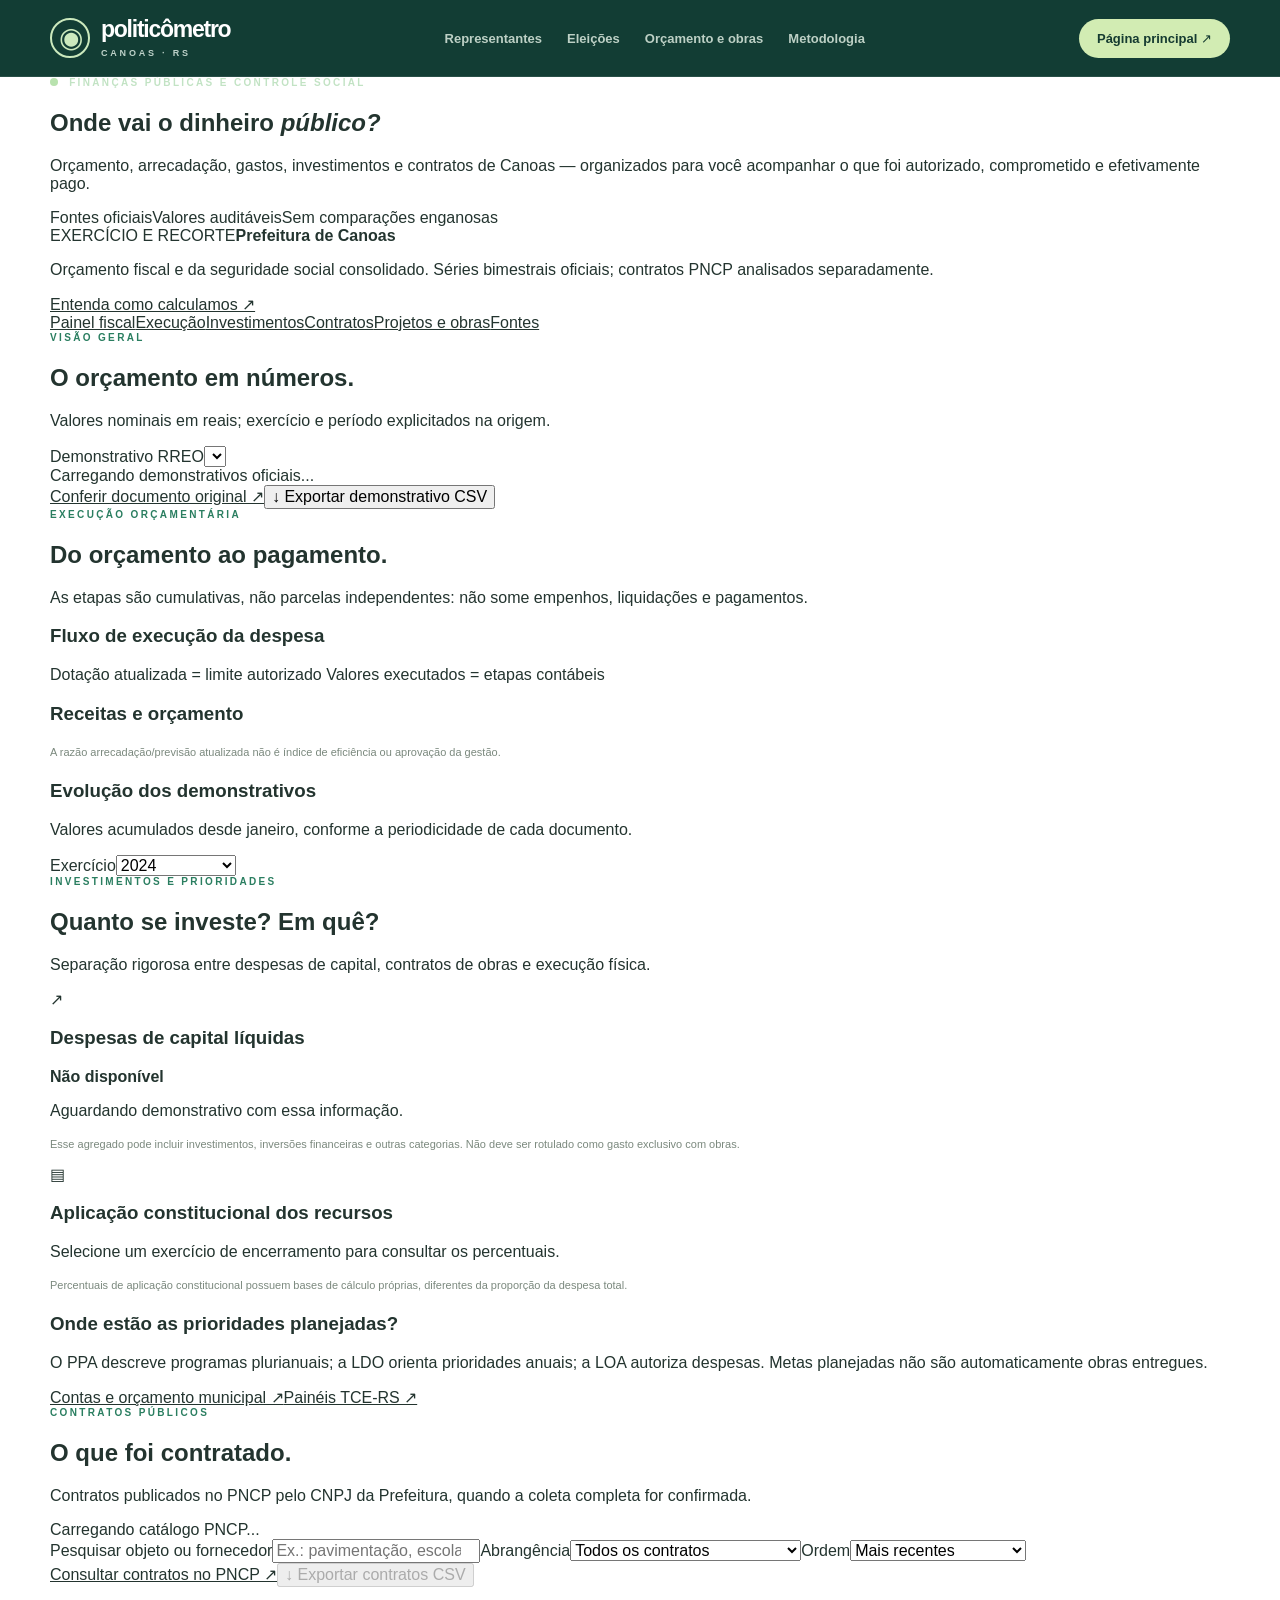
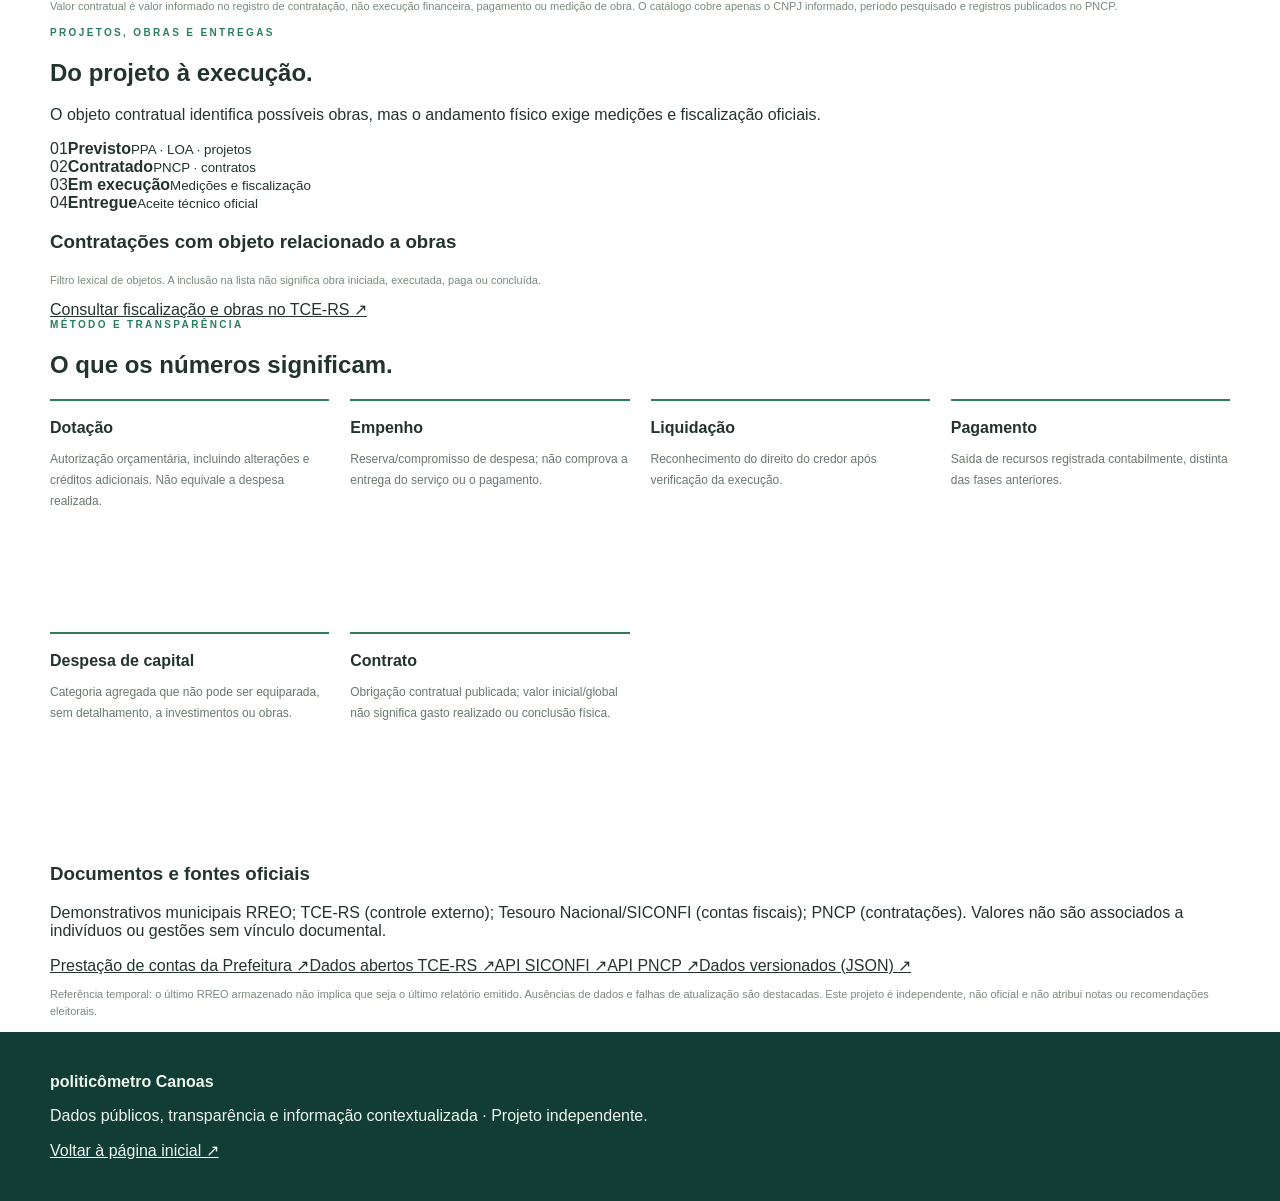
==== financas.html @ 9d74a551 "feat: página de orçamento, gastos, capital, contratos e obras com fontes oficiais" ====
<!doctype html>
<html lang="pt-BR"><head>
<meta charset="utf-8"><meta name="viewport" content="width=device-width, initial-scale=1,viewport-fit=cover">
<meta name="theme-color" content="#123d34">
<meta name="description" content="Orçamento público, receitas, despesas, investimentos, contratos, obras e projetos municipais de Canoas com dados oficiais e metodologia verificável.">
<title>Orçamento, investimentos e obras | Politicômetro Canoas</title>
<link rel="icon" href="favicon.svg" type="image/svg+xml">
<link rel="stylesheet" href="styles.css">
<link rel="stylesheet" href="financas.css">
<script src="financas.js" defer></script>
</head><body class="finance-body">
<a class="skip" href="#main">Pular para o conteúdo</a>
<header class="site-header"><div class="container nav-wrap">
<a class="brand" href="index.html#inicio" aria-label="Politicômetro Canoas: início"><span class="brand-icon" aria-hidden="true">◉</span><span>politicômetro<small>CANOAS · RS</small></span></a>
<nav class="nav-links" aria-label="Navegação principal"><a href="index.html#representantes">Representantes</a><a href="index.html#analise-eleitoral">Eleições</a><a class="active" aria-current="page" href="financas.html">Orçamento e obras</a><a href="#metodologia-financeira">Metodologia</a></nav>
<a class="nav-button" href="index.html">Página principal ↗</a>
</div></header>
<main id="main">
<section class="finance-hero"><div class="container finance-intro"><div><p class="overline"><span class="dot"></span> FINANÇAS PÚBLICAS E CONTROLE SOCIAL</p>
<h1>Onde vai o dinheiro <em>público?</em></h1>
<p>Orçamento, arrecadação, gastos, investimentos e contratos de Canoas — organizados para você acompanhar o que foi autorizado, comprometido e efetivamente pago.</p>
<div class="finance-hero-pills"><span>Fontes oficiais</span><span>Valores auditáveis</span><span>Sem comparações enganosas</span></div>
</div><div class="finance-hero-aside"><span class="aside-eyebrow">EXERCÍCIO E RECORTE</span><strong>Prefeitura de Canoas</strong><p>Orçamento fiscal e da seguridade social consolidado. Séries bimestrais oficiais; contratos PNCP analisados separadamente.</p><a href="#metodologia-financeira">Entenda como calculamos ↗</a></div></div></section>
<nav class="finance-subnav" aria-label="Seções de finanças"><div class="container"><a href="#painel">Painel fiscal</a><a href="#execucao">Execução</a><a href="#investimentos">Investimentos</a><a href="#contratacoes">Contratos</a><a href="#obras">Projetos e obras</a><a href="#metodologia-financeira">Fontes</a></div></nav>
<section class="container finance-section" id="painel" aria-labelledby="fiscal-title">
<div class="finance-heading"><div><p class="overline dark">VISÃO GERAL</p><h2 id="fiscal-title">O orçamento em números.</h2><p class="finance-muted">Valores nominais em reais; exercício e período explicitados na origem.</p></div><div class="period-control"><label for="periodSelect">Demonstrativo RREO</label><select id="periodSelect" aria-label="Período do RREO"></select></div></div>
<div class="finance-note" id="periodNotice" role="status" aria-live="polite">Carregando demonstrativos oficiais...</div>
<div class="finance-metrics" id="fiscalMetrics" aria-live="polite"></div>
<div class="finance-section-actions"><a id="periodSource" href="https://www.canoas.rs.gov.br/contas/" target="_blank" rel="noopener noreferrer" class="finance-text-link">Conferir documento original ↗</a><button type="button" id="exportFiscal">↓ Exportar demonstrativo CSV</button></div>
</section>
<section class="container finance-section" id="execucao"><div class="finance-heading"><div><p class="overline dark">EXECUÇÃO ORÇAMENTÁRIA</p><h2>Do orçamento ao pagamento.</h2></div><p class="finance-muted">As etapas são cumulativas, não parcelas independentes: não some empenhos, liquidações e pagamentos.</p></div>
<div class="finance-columns"><article class="finance-paper"><h3>Fluxo de execução da despesa</h3><div id="execBars" class="finance-bars"></div><div class="finance-legend"><span><i></i> Dotação atualizada = limite autorizado</span><span><i></i> Valores executados = etapas contábeis</span></div></article>
<article class="finance-paper"><h3>Receitas e orçamento</h3><div id="revenueBars" class="finance-bars"></div><div id="fiscalRatios" class="finance-ratios"></div><p class="finance-muted fine">A razão arrecadação/previsão atualizada não é índice de eficiência ou aprovação da gestão.</p></article></div>
<div class="finance-paper finance-paper-wide"><div class="finance-heading compact"><div><h3>Evolução dos demonstrativos</h3><p class="finance-muted">Valores acumulados desde janeiro, conforme a periodicidade de cada documento.</p></div><label class="small-select">Exercício<select id="seriesYear"><option value="2024">2024</option><option value="2025">2025 (parcial)</option></select></label></div><div id="historyPlot" class="history-plot" role="img" aria-label="Evolução de valores bimestrais oficiais"></div><div id="historyLegend" class="history-legend"></div></div>
</section>
<section class="finance-band" id="investimentos"><div class="container finance-section"><div class="finance-heading"><div><p class="overline dark">INVESTIMENTOS E PRIORIDADES</p><h2>Quanto se investe? Em quê?</h2></div><p class="finance-muted">Separação rigorosa entre despesas de capital, contratos de obras e execução física.</p></div>
<div class="finance-columns"><article class="finance-paper"><div class="finance-tile-icon">↗</div><h3>Despesas de capital líquidas</h3><strong id="capitalTotal" class="finance-feature-value">Não disponível</strong><p id="capitalDescription" class="finance-muted">Aguardando demonstrativo com essa informação.</p><p class="fine">Esse agregado pode incluir investimentos, inversões financeiras e outras categorias. Não deve ser rotulado como gasto exclusivo com obras.</p></article>
<article class="finance-paper"><div class="finance-tile-icon">▤</div><h3>Aplicação constitucional dos recursos</h3><div id="constitutionalRates"><p class="finance-muted">Selecione um exercício de encerramento para consultar os percentuais.</p></div><p class="fine">Percentuais de aplicação constitucional possuem bases de cálculo próprias, diferentes da proporção da despesa total.</p></article></div>
<div class="finance-source-callout"><div><h3>Onde estão as prioridades planejadas?</h3><p>O PPA descreve programas plurianuais; a LDO orienta prioridades anuais; a LOA autoriza despesas. Metas planejadas não são automaticamente obras entregues.</p></div><div class="finance-links"><a href="https://www.canoas.rs.gov.br/contas/" target="_blank" rel="noopener noreferrer">Contas e orçamento municipal ↗</a><a href="https://tcers.tc.br/espaco-do-controle-social/" target="_blank" rel="noopener noreferrer">Painéis TCE-RS ↗</a></div></div>
</div></section>
<section class="container finance-section" id="contratacoes"><div class="finance-heading"><div><p class="overline dark">CONTRATOS PÚBLICOS</p><h2>O que foi contratado.</h2></div><p class="finance-muted">Contratos publicados no PNCP pelo CNPJ da Prefeitura, quando a coleta completa for confirmada.</p></div>
<div id="pncpNotice" class="finance-note" role="status" aria-live="polite">Carregando catálogo PNCP...</div>
<div class="contract-overview" id="contractOverview"></div>
<div class="contract-filters"><label class="contract-search">Pesquisar objeto ou fornecedor<input id="contractSearch" type="search" placeholder="Ex.: pavimentação, escola, drenagem" autocomplete="off"></label><label>Abrangência<select id="contractScope"><option value="all">Todos os contratos</option><option value="works">Objetos relacionados a obras</option></select></label><label>Ordem<select id="contractOrder"><option value="recent">Mais recentes</option><option value="value">Maior valor contratual</option></select></label></div>
<div id="contractCount" class="finance-muted finance-count" aria-live="polite"></div><div id="contractList" class="contract-list"></div><div id="contractPagination" class="contract-pagination"></div><div class="finance-section-actions"><a href="https://pncp.gov.br/app/contratos" target="_blank" rel="noopener noreferrer" class="finance-text-link">Consultar contratos no PNCP ↗</a><button id="exportContracts" type="button" disabled>↓ Exportar contratos CSV</button></div>
<p class="fine">Valor contratual é valor informado no registro de contratação, não execução financeira, pagamento ou medição de obra. O catálogo cobre apenas o CNPJ informado, período pesquisado e registros publicados no PNCP.</p>
</section>
<section class="finance-band" id="obras"><div class="container finance-section"><div class="finance-heading"><div><p class="overline dark">PROJETOS, OBRAS E ENTREGAS</p><h2>Do projeto à execução.</h2></div><p class="finance-muted">O objeto contratual identifica possíveis obras, mas o andamento físico exige medições e fiscalização oficiais.</p></div><div class="delivery-steps"><div><span>01</span><strong>Previsto</strong><small>PPA · LOA · projetos</small></div><div><span>02</span><strong>Contratado</strong><small>PNCP · contratos</small></div><div><span>03</span><strong>Em execução</strong><small>Medições e fiscalização</small></div><div><span>04</span><strong>Entregue</strong><small>Aceite técnico oficial</small></div></div>
<div class="finance-paper finance-paper-wide"><h3>Contratações com objeto relacionado a obras</h3><p class="fine">Filtro lexical de objetos. A inclusão na lista não significa obra iniciada, executada, paga ou concluída.</p><div id="worksList" class="works-list"></div><a class="finance-text-link" href="https://tcers.tc.br/espaco-do-controle-social/" target="_blank" rel="noopener noreferrer">Consultar fiscalização e obras no TCE-RS ↗</a></div></div></section>
<section class="container finance-section finance-method" id="metodologia-financeira"><div class="finance-heading"><div><p class="overline dark">MÉTODO E TRANSPARÊNCIA</p><h2>O que os números significam.</h2></div></div>
<div class="method-grid"><article><strong>Dotação</strong><p>Autorização orçamentária, incluindo alterações e créditos adicionais. Não equivale a despesa realizada.</p></article><article><strong>Empenho</strong><p>Reserva/compromisso de despesa; não comprova a entrega do serviço ou o pagamento.</p></article><article><strong>Liquidação</strong><p>Reconhecimento do direito do credor após verificação da execução.</p></article><article><strong>Pagamento</strong><p>Saída de recursos registrada contabilmente, distinta das fases anteriores.</p></article><article><strong>Despesa de capital</strong><p>Categoria agregada que não pode ser equiparada, sem detalhamento, a investimentos ou obras.</p></article><article><strong>Contrato</strong><p>Obrigação contratual publicada; valor inicial/global não significa gasto realizado ou conclusão física.</p></article></div>
<div class="finance-source-callout"><div><h3>Documentos e fontes oficiais</h3><p>Demonstrativos municipais RREO; TCE-RS (controle externo); Tesouro Nacional/SICONFI (contas fiscais); PNCP (contratações). Valores não são associados a indivíduos ou gestões sem vínculo documental.</p></div><div class="finance-links"><a href="https://www.canoas.rs.gov.br/contas/" target="_blank" rel="noopener noreferrer">Prestação de contas da Prefeitura ↗</a><a href="https://dados.tce.rs.gov.br/" target="_blank" rel="noopener noreferrer">Dados abertos TCE-RS ↗</a><a href="https://apidatalake.tesouro.gov.br/docs/siconfi/" target="_blank" rel="noopener noreferrer">API SICONFI ↗</a><a href="https://pncp.gov.br/api/consulta/swagger-ui/index.html" target="_blank" rel="noopener noreferrer">API PNCP ↗</a><a href="https://github.com/marcianolima/politicometro-canoas/tree/main/data" target="_blank" rel="noopener noreferrer">Dados versionados (JSON) ↗</a></div></div>
<p class="fine">Referência temporal: o último RREO armazenado não implica que seja o último relatório emitido. Ausências de dados e falhas de atualização são destacadas. Este projeto é independente, não oficial e não atribui notas ou recomendações eleitorais.</p></section>
</main><footer class="finance-footer"><div class="container"><strong>politicômetro Canoas</strong><p>Dados públicos, transparência e informação contextualizada · Projeto independente.</p><a href="index.html">Voltar à página inicial ↗</a></div></footer>
</body></html>
---- styles.css ----
:root{font-family:Inter,ui-sans-serif,-apple-system,BlinkMacSystemFont,"Segoe UI",Arial,sans-serif;color:#23342f;background:#fff;font-synthesis:none}*{box-sizing:border-box}html{scroll-behavior:smooth;scroll-padding-top:84px}body{margin:0}button,input,select{font:inherit}button{cursor:pointer}a{color:inherit}a:focus-visible,button:focus-visible,input:focus-visible,select:focus-visible{outline:3px solid #c2a13c;outline-offset:3px}.container{max-width:1180px;width:calc(100% - 48px);margin:0 auto}.visually-hidden{position:absolute;width:1px;height:1px;overflow:hidden;clip:rect(0 0 0 0);white-space:nowrap}.skip{position:absolute;z-index:999;top:-100px;left:15px;padding:12px;background:#fff}.skip:focus{top:15px}.site-header{background:#123d34;color:#fff;position:sticky;top:0;z-index:20;border-bottom:1px solid #ffffff18}.nav-wrap{min-height:76px;display:flex;justify-content:space-between;align-items:center;gap:28px}.brand{display:flex;align-items:center;gap:11px;color:#fff;text-decoration:none;font-size:23px;font-weight:800;letter-spacing:-1.25px;line-height:1}.brand-icon{border:2px solid #cbe9bd;border-radius:50%;width:40px;height:40px;display:grid;place-items:center;color:#cbe9bd;font-size:28px}.brand small{display:block;color:#bed2c9;font-weight:750;font-size:9px;letter-spacing:2.8px;margin-top:8px}.nav-links{display:flex;gap:25px}.nav-links a{font-size:13px;color:#bdd0c5;text-decoration:none;font-weight:650}.nav-links a:hover{color:#fff}.nav-button{background:#d2ecb3;color:#153b31;border-radius:50px;padding:12px 18px;font-size:13px;font-weight:800;text-decoration:none;white-space:nowrap}.nav-button span{margin-left:11px}.hero{background:#123d34;color:#fff;overflow:hidden}.hero-grid{display:grid;grid-template-columns:1.15fr .85fr;align-items:center;gap:52px;padding:68px 0 71px;min-height:592px}.overline{color:#c2e3c4;font-size:10px;font-weight:800;letter-spacing:2.35px;margin:0 0 21px}.overline.dark{color:#2a7e60}.dot{display:inline-block;background:#b8e2ae;border-radius:50%;height:8px;width:8px;margin-right:6px}.hero h1{font-size:clamp(43px,5.3vw,72px);line-height:1.08;letter-spacing:-3.8px;margin:0 0 25px;font-weight:810;max-width:650px}.hero h1 em{font-style:normal;color:#c9e9a9}.intro{font-size:18px;line-height:1.6;max-width:570px;color:#e2ede7;margin:0 0 12px}.subdued{font-size:13px;color:#b5cec3;line-height:1.6;margin:0}.hero-actions{display:flex;flex-wrap:wrap;gap:10px;margin-top:28px}.button{display:inline-flex;justify-content:space-between;align-items:center;gap:20px;min-height:48px;border-radius:8px;padding:13px 19px;font-size:13px;font-weight:800;text-decoration:none;border:1px solid transparent}.button-light{background:#d2edb2;color:#174433}.button-outline-white{border-color:#6b9585;background:transparent;color:#fff}.button-green{background:#19634c;color:white}.button:hover{filter:brightness(1.07)}.hero-statrow{display:flex;gap:22px;margin-top:48px}.hero-statrow>div{padding-right:22px;border-right:1px solid #467367}.hero-statrow>div:last-child{border:0}.hero-statrow strong{display:block;font-size:29px;letter-spacing:-1px}.hero-statrow span{display:block;margin-top:3px;font-size:11px;color:#b2cbc0}.hero-visual{position:relative;min-height:445px;background:linear-gradient(135deg,#24634d,#16473b);border:1px solid #4d8068;border-radius:18px;padding:24px;overflow:hidden;box-shadow:0 30px 60px #06291f3b}.hero-visual:before{content:"";position:absolute;inset:0;background-image:linear-gradient(#ffffff09 1px,transparent 1px),linear-gradient(90deg,#ffffff09 1px,transparent 1px);background-size:28px 28px;pointer-events:none}.map-head,.map-foot{position:relative;display:flex;justify-content:space-between;gap:9px;font-size:10px;letter-spacing:1px;color:#cae3d7;font-weight:700}.hero-visual svg{width:100%;height:359px;position:relative}.floating-label{display:flex;align-items:center;position:absolute;top:49%;left:49%;gap:9px;background:white;color:#1b5340;border-radius:10px;padding:11px 15px;box-shadow:0 11px 25px #1430224a}.floating-label .dot{background:#398764;box-shadow:0 0 0 4px #39966a22}.floating-label strong,.floating-label small{display:block}.floating-label strong{font-size:14px}.floating-label small{color:#789084;font-size:11px;margin-top:3px}.map-foot strong{color:#fff}.section-title{display:flex;justify-content:space-between;align-items:end;gap:26px;margin-bottom:30px}.section-title h2,.territory h2,.federal h2{margin:0;font-size:clamp(27px,3.5vw,42px);line-height:1.14;letter-spacing:-1.5px}.section-title>p{margin:0;color:#6a7a71;max-width:340px;font-size:13px;line-height:1.65}.overview{padding:83px 0 70px;background:#fafbf9}.metric-grid{display:grid;grid-template-columns:repeat(4,minmax(0,1fr));gap:14px}.metric{min-height:177px;border:1px solid #e4eae4;background:#fff;padding:20px;border-radius:14px;box-shadow:0 8px 25px #10251d07;display:flex;flex-direction:column;align-items:start}.metric-icon{background:#e9f2e8;color:#287658;border-radius:8px;width:34px;height:34px;display:grid;place-items:center;font-size:22px;margin-bottom:auto}.metric>strong{font-size:31px;letter-spacing:-1.4px;margin-top:14px}.metric h3{font-size:13px;margin:4px 0 2px}.metric p{font-size:11px;color:#7a887e;margin:0}.alert{display:flex;align-items:start;gap:12px;margin-top:24px;padding:15px 20px;background:#f0f5ed;border:1px solid #dbe9da;border-radius:10px;color:#4c6857;font-size:12px;line-height:1.7}.alert>span:first-child{font-size:21px}.alert a{font-weight:800}.directory{padding-top:91px;padding-bottom:95px}.toolbar{display:flex;gap:12px;margin:28px 0 20px}.search{border:1px solid #dae5dd;border-radius:10px;flex:1;display:flex;align-items:center;padding:0 14px;gap:9px}.search span:first-child{font-size:26px;color:#719083}.search input{border:0;outline:0;min-height:50px;flex:1;min-width:0;font-size:13px}.party-select{border:1px solid #dae5dd;border-radius:10px;display:flex;align-items:center;gap:8px;padding:0 13px}.party-select span{font-size:12px;color:#688177}.party-select select{border:0;background:transparent;min-height:50px;max-width:210px;min-width:156px;outline:0}.export-button{border:1px solid #dae5dd;border-radius:10px;color:#2d6a55;background:#fff;padding:0 18px;font-size:12px;font-weight:800}.role-tabs{border-bottom:1px solid #e4ebe4;display:flex;gap:8px;overflow-x:auto}.role-tabs button{border:0;border-bottom:3px solid transparent;background:none;padding:14px 17px;color:#6f8074;font-size:13px;font-weight:750;white-space:nowrap}.role-tabs button.selected{border-color:#247356;color:#1a5a42}.role-tabs button span{font-size:11px;color:#85948a;margin-left:4px}.results-meta{padding:16px 0 24px;display:flex;justify-content:space-between;gap:12px;color:#79897e;font-size:12px}.results-meta p{margin:0}.people-grid{display:grid;grid-template-columns:repeat(3,minmax(0,1fr));gap:14px}.person-card{padding:19px;background:white;border:1px solid #e1e9e1;border-radius:13px;text-align:left;display:flex;flex-direction:column;gap:17px;min-width:0;box-shadow:0 3px 9px #123d340b;transition:transform .15s,box-shadow .15s}.person-card:hover{transform:translateY(-2px);box-shadow:0 10px 22px #123d341b;border-color:#b7d1ba}.person-top{display:flex;gap:13px;align-items:center}.avatar{height:45px;width:45px;flex:none;display:grid;place-items:center;background:#eaf3ec;border-radius:12px;color:#25734f;font-weight:800;font-size:15px}.person-top h3{font-size:15px;margin:0 0 5px}.person-top p{font-size:12px;color:#718277;margin:0}.person-bottom{padding-top:13px;border-top:1px solid #edf2ec;display:flex;align-items:center;justify-content:space-between;gap:7px}.tag{font-size:10px;color:#396b55;background:#eff4f0;padding:6px 8px;border-radius:6px;font-weight:800}.person-bottom small{font-size:11px;color:#748478}.round-arrow{border-radius:50%;width:27px;height:27px;background:#eaf5e9;color:#206346;display:grid;place-items:center}.empty{grid-column:1/-1;padding:48px 20px;text-align:center;background:#f5f9f5;border-radius:12px}.empty p{font-size:13px;color:#738277}.territory{padding:82px 0;background:#eff5f0}.territory-grid{display:grid;grid-template-columns:1fr 1.1fr;align-items:center;gap:59px}.territory-grid>div>p:not(.overline){font-size:14px;color:#536b5d;line-height:1.7}.tags{display:flex;gap:7px;flex-wrap:wrap;margin:25px 0}.tags span{font-size:11px;padding:8px 10px;border:1px solid #cadccb;color:#3f7157;border-radius:7px}.fine{font-size:11px!important;line-height:1.6!important;color:#7b897e!important}.map-panel{background:white;border:1px solid #deeadf;border-radius:16px;padding:19px;box-shadow:0 20px 40px #284a3311}.map-panel .map-head{color:#3b5f4b;letter-spacing:0;font-size:12px}.map-panel svg{width:100%;height:300px}.map-panel .map-foot{color:#668074;letter-spacing:0}.map-panel .map-foot a{color:#286d54}.election{padding-top:88px;padding-bottom:90px}.source-link{font-size:12px;color:#196e53;font-weight:800;text-decoration:none}.election-grid{display:grid;grid-template-columns:1.2fr .8fr;gap:15px}.election-card{padding:27px;border:1px solid #e0e8e1;border-radius:14px}.eyeline{font-size:11px;letter-spacing:1px;font-weight:750;color:#718278;margin-bottom:22px}.election-name{display:flex;justify-content:space-between;align-items:center;gap:10px;font-size:14px;margin:12px 0}.election-name strong{font-size:17px}.election-name small{font-size:11px;color:#71867b;margin-left:6px}.track{height:10px;border-radius:10px;overflow:hidden;background:#e9f0e9;margin-bottom:25px}.track>div{height:100%;border-radius:10px;background:#26795d}.track.muted>div{background:#a1bca9}.turnout{display:block;font-size:40px;letter-spacing:-2px}.election-card>p{color:#64786b;font-size:13px}.turnout-details{border-top:1px solid #e2ece3;margin-top:30px;padding-top:16px;display:flex;justify-content:space-between;gap:9px;flex-wrap:wrap;font-size:12px;font-weight:750}.federal{padding:75px 0;background:#f7faf7}.federal-grid{display:grid;grid-template-columns:1fr 1fr;gap:44px}.federal-grid>div>p:not(.overline){color:#607568;font-size:14px;line-height:1.7;max-width:500px}.deputies{max-height:430px;overflow:auto;border-radius:13px;background:#fff;border:1px solid #e1eae2}.federal-empty{min-height:260px;display:flex;justify-content:center;align-items:center;flex-direction:column;padding:28px;text-align:center}.federal-empty span{font-size:38px;color:#3b8b5a}.federal-empty p{font-size:12px;color:#819186}.deputy-row{width:100%;display:flex;justify-content:space-between;gap:10px;padding:13px 18px;border:0;border-bottom:1px solid #edf2ed;background:white;text-align:left}.deputy-row:hover{background:#f6f9f6}.deputy-row strong,.deputy-row small{display:block}.deputy-row strong{font-size:13px}.deputy-row small{color:#7d8a80;font-size:11px;margin-top:4px}.methodology{padding:90px 0 100px}.method-grid{display:grid;grid-template-columns:repeat(4,1fr);gap:21px}.method-grid article{border-top:2px solid #327b59;padding-top:18px}.method-grid article>span{color:#247352;font-size:10px;font-weight:800}.method-grid h3{font-size:17px;line-height:1.3;margin:18px 0 10px}.method-grid p{min-height:150px;font-size:12px;line-height:1.75;color:#69796e}.method-grid a{font-size:11px;font-weight:800;color:#287051}.principles{margin-top:56px;background:#f5f9f5;border-radius:12px;padding:24px;display:grid;grid-template-columns:repeat(3,1fr);gap:20px}.principles strong{font-size:13px}.principles p{font-size:11px;color:#687b6d;line-height:1.7}footer{background:#123d34;color:#edf6ed;padding:41px 0}.footer-grid{display:flex;justify-content:space-between;gap:45px}.footer-grid>div:first-child{max-width:450px}.footer-grid strong{font-size:19px;letter-spacing:-.7px}.footer-grid strong em{font-size:11px;color:#c9e9b7;font-style:normal;letter-spacing:2px}.footer-grid p{font-size:11px;color:#bacfc0;line-height:1.8}.footer-links{display:flex;flex-direction:column;align-items:end;gap:13px;font-size:11px;color:#d2e5d4}.modal[hidden]{display:none}.modal{position:fixed;z-index:50;inset:0;display:flex;justify-content:flex-end}.modal-backdrop{position:absolute;inset:0;background:#10211fc9}.modal-window{position:relative;background:white;width:min(650px,100%);height:100%;overflow:auto;padding:44px 36px 70px;box-shadow:-8px 0 40px #0003}.modal-exit{position:absolute;top:22px;right:24px;border:0;border-radius:50%;background:#edf4ee;color:#245c42;width:40px;height:40px;font-size:18px}.profile-avatar{width:67px;height:67px;border-radius:16px;font-size:23px;margin-top:22px}.profile-title{font-size:32px;letter-spacing:-1.4px;line-height:1.2;margin:22px 0 7px}.profile-caption{color:#708176;font-size:13px}.profile-alert{padding:13px 16px;border-left:3px solid #d8b067;border-radius:4px;background:#fff8e9;color:#805e30;font-size:12px;line-height:1.6}.profile-tabs{display:flex;border-bottom:1px solid #dbe6dd;gap:5px;overflow-x:auto;margin:29px 0 23px}.profile-tabs button{background:none;border:0;border-bottom:3px solid transparent;padding:12px 11px;font-size:12px;white-space:nowrap;color:#758578}.profile-tabs button.selected{border-color:#237753;color:#216445;font-weight:800}.detail-grid{display:grid;grid-template-columns:1fr 1fr;gap:11px}.detail-grid>div{background:#f7faf7;border:1px solid #e5ede5;padding:13px;border-radius:9px}.detail-grid dt{font-size:10px;color:#718578;margin-bottom:8px}.detail-grid dd{font-size:14px;font-weight:780;overflow-wrap:anywhere;margin:0}.profile-panel h3{font-size:18px;margin:22px 0 10px}.profile-panel p{font-size:13px;color:#61746a;line-height:1.7}.unavailable{padding:19px;background:#f4f7f4;border-radius:9px;color:#6b8170;font-size:13px;line-height:1.7}.profile-sources{border-top:1px solid #e4ece4;margin-top:25px;padding-top:18px}.profile-sources strong{display:block;font-size:13px}.profile-sources a{display:block;color:#23714e;font-size:12px;margin-top:11px}.profile-actions{display:flex;flex-wrap:wrap;margin-top:24px;gap:10px}.profile-actions button{background:white;border:1px solid #d5e3d8;border-radius:7px;padding:10px 13px;font-size:12px;font-weight:750;color:#246146}.record{padding:11px 0;border-bottom:1px solid #e3ece4}.record strong,.record span{display:block;font-size:12px;overflow-wrap:anywhere}.record span{font-size:11px;margin-top:5px;color:#6d7f72}@media(max-width:960px){.nav-links{gap:12px}.hero-grid{gap:25px}.metric-grid{grid-template-columns:repeat(2,1fr)}.people-grid{grid-template-columns:repeat(2,1fr)}.method-grid{grid-template-columns:repeat(2,1fr)}.method-grid p{min-height:95px}}@media(max-width:700px){html{scroll-padding-top:67px}.container{width:calc(100% - 30px)}.nav-wrap{min-height:64px}.brand{font-size:18px}.brand-icon{height:33px;width:33px;font-size:23px}.nav-links{display:none}.nav-button{padding:10px 12px}.hero-grid{grid-template-columns:1fr;gap:25px;min-height:0;padding:49px 0 52px}.hero h1{letter-spacing:-2.8px}.intro{font-size:16px}.hero-visual{min-height:295px;padding:18px}.hero-visual svg{height:239px}.floating-label{top:47%;left:47%}.hero-statrow{margin-top:36px;gap:12px;justify-content:space-between}.hero-statrow>div{padding-right:9px}.hero-statrow strong{font-size:24px}.hero-statrow span{font-size:10px}.section-title{display:block}.section-title>p{margin-top:13px}.overview{padding:65px 0}.metric-grid{gap:9px}.metric{min-height:155px;padding:14px}.metric>strong{font-size:27px}.metric h3{font-size:12px}.directory{padding:67px 0}.toolbar{display:grid;grid-template-columns:1fr 1fr}.search{grid-column:1/-1}.party-select{min-width:0}.party-select>span{display:none}.party-select select{min-width:0;width:100%;font-size:12px}.export-button{min-height:48px;padding:7px}.role-tabs button{font-size:12px;padding:13px 12px}.results-meta>span{display:none}.people-grid{grid-template-columns:1fr;gap:10px}.person-card{padding:16px}.territory{padding:65px 0}.territory-grid{grid-template-columns:1fr;gap:18px}.map-panel svg{height:245px}.election{padding:65px 0}.election-grid{grid-template-columns:1fr}.election-card{padding:20px}.federal{padding:60px 0}.federal-grid{grid-template-columns:1fr;gap:22px}.methodology{padding:70px 0}.method-grid{grid-template-columns:1fr}.method-grid p{min-height:0}.principles{grid-template-columns:1fr;margin-top:31px}.footer-grid{flex-direction:column}.footer-links{align-items:start}.modal-window{padding:64px 17px 60px}.profile-title{font-size:28px}.detail-grid{gap:7px}}@media(prefers-reduced-motion:reduce){html{scroll-behavior:auto}*{transition:none!important}}
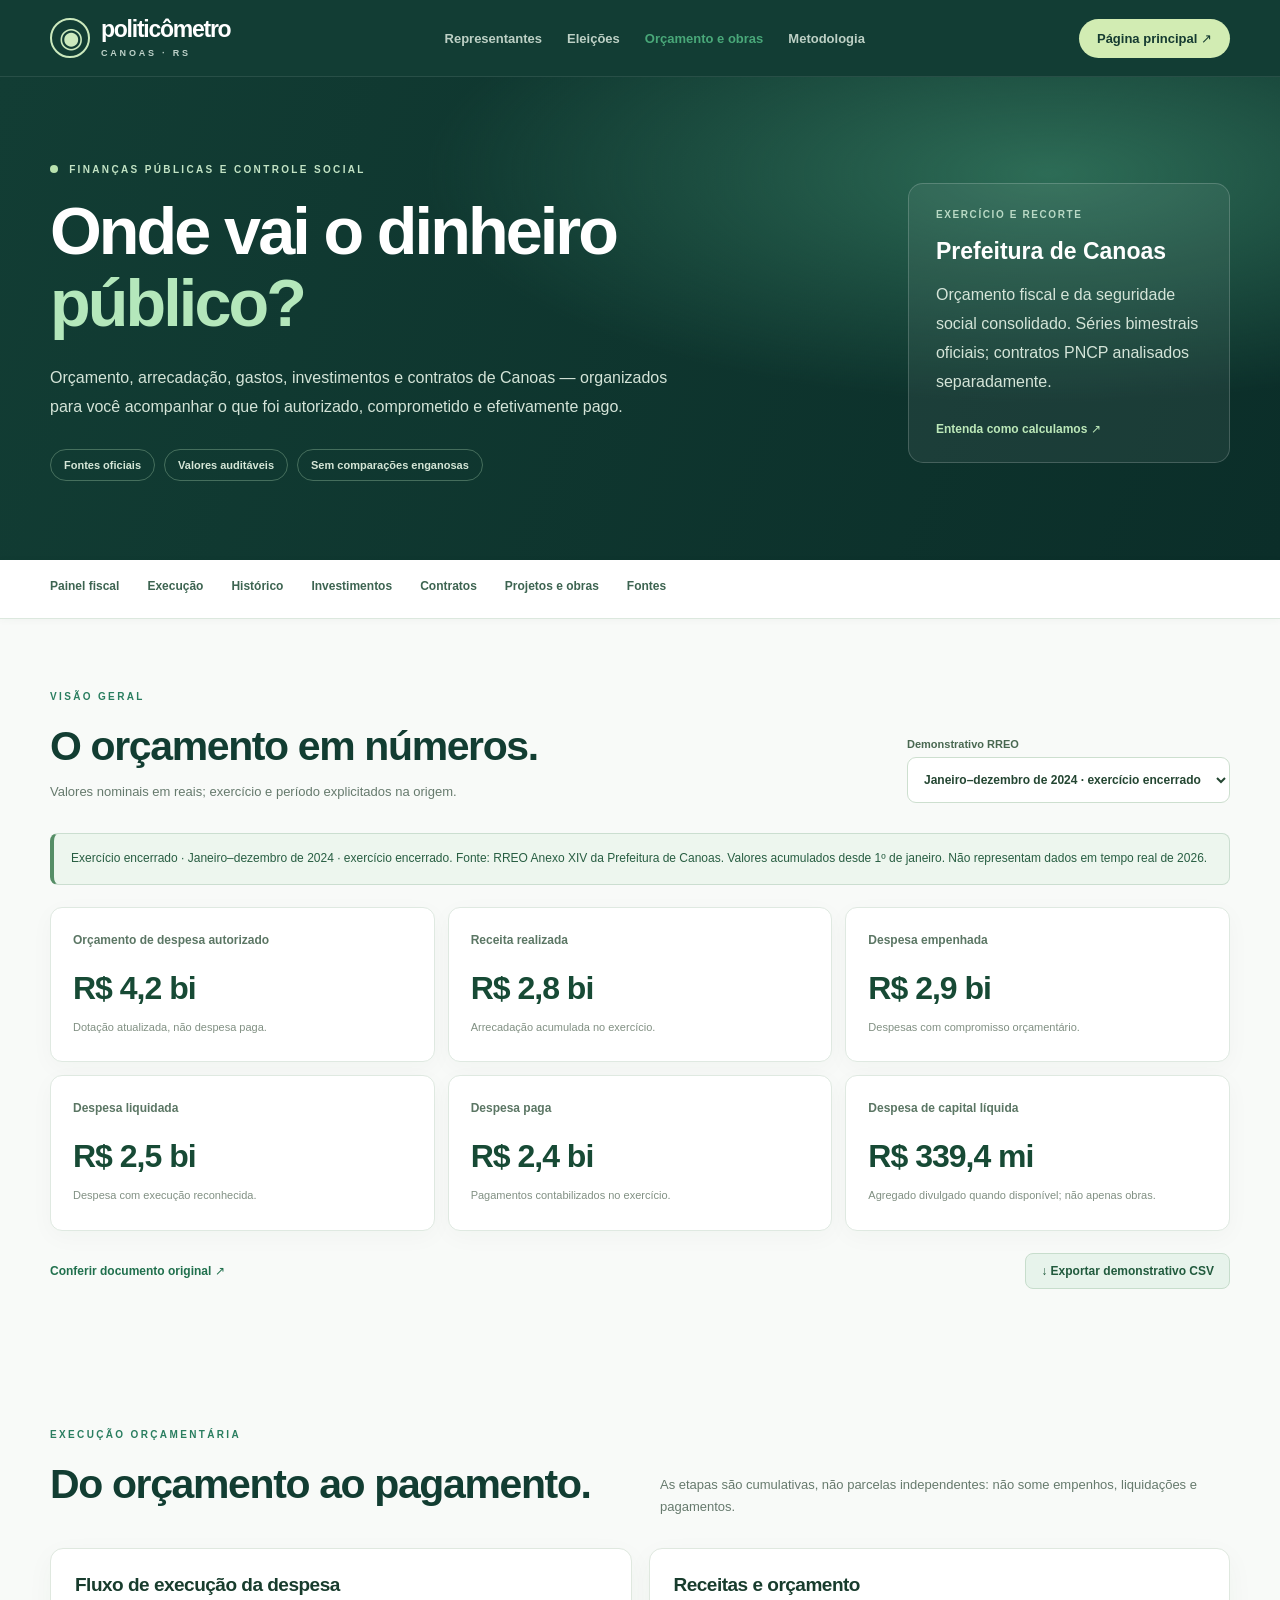
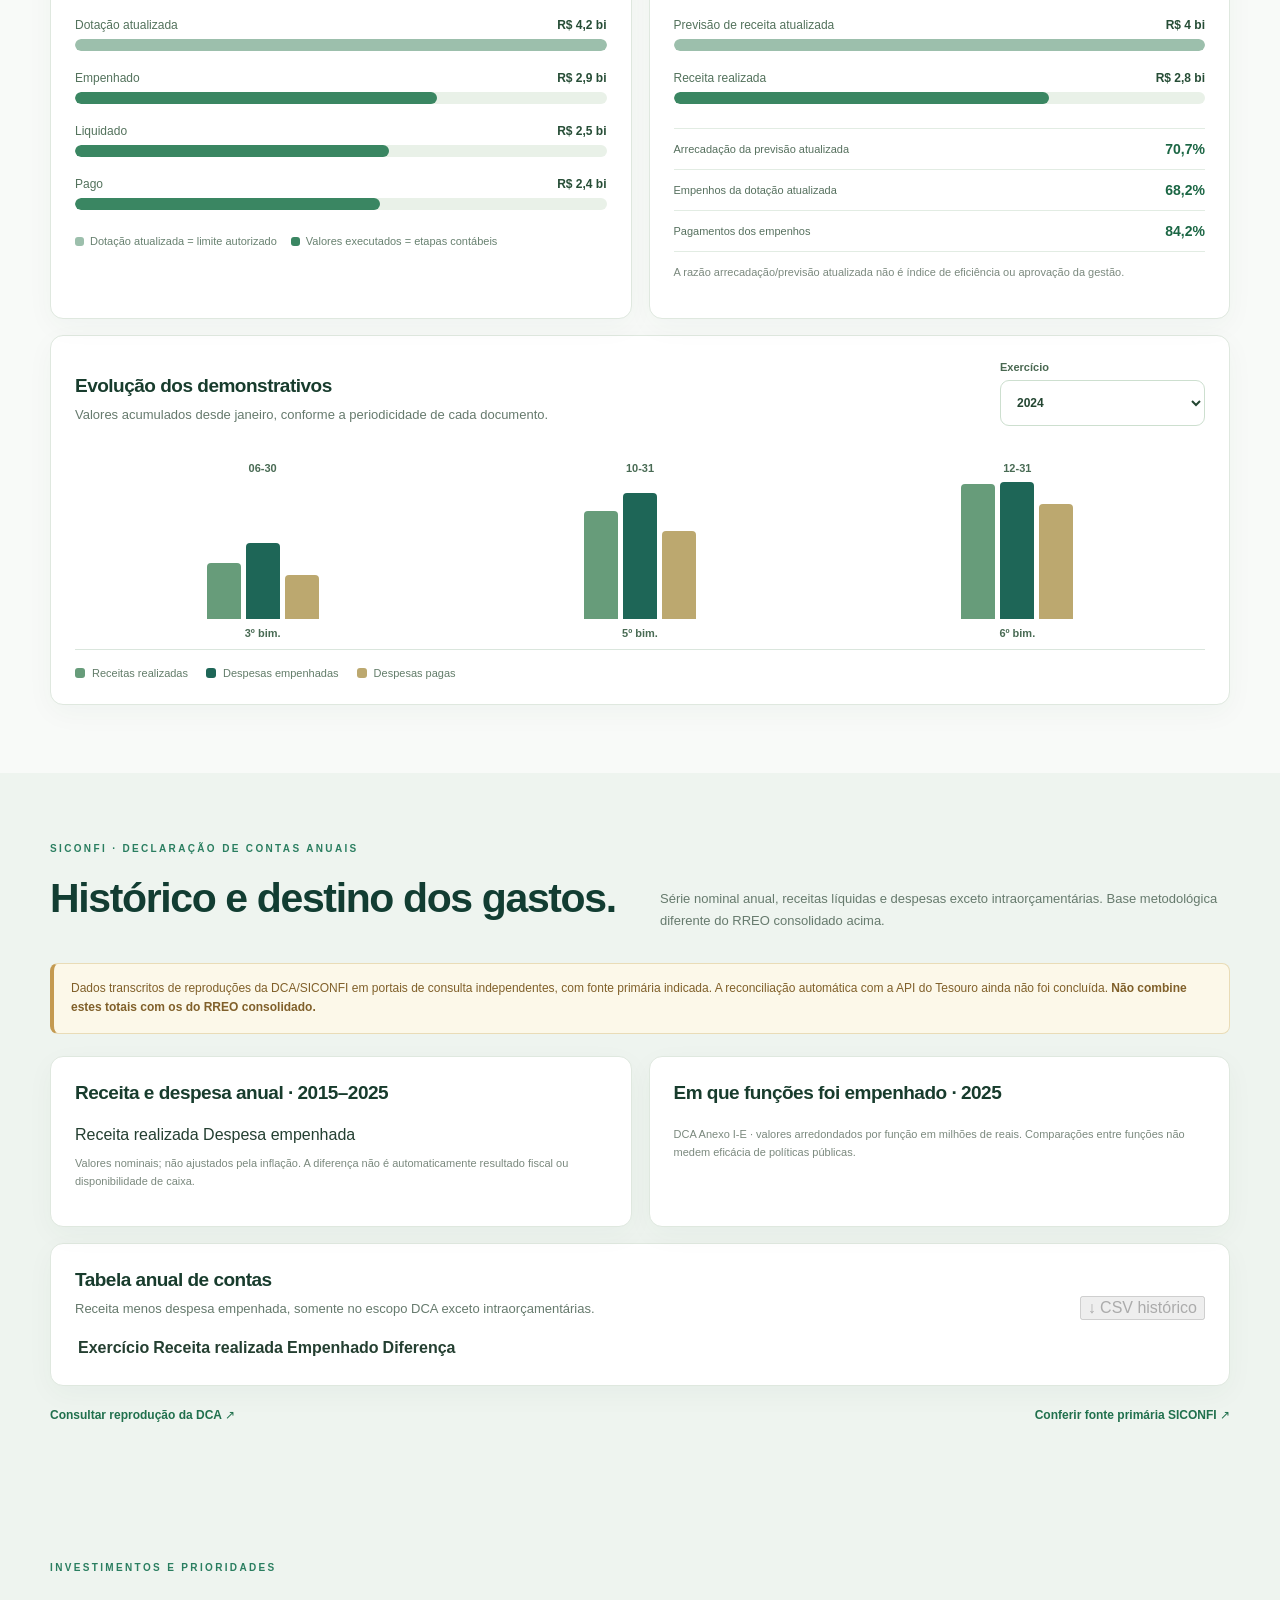
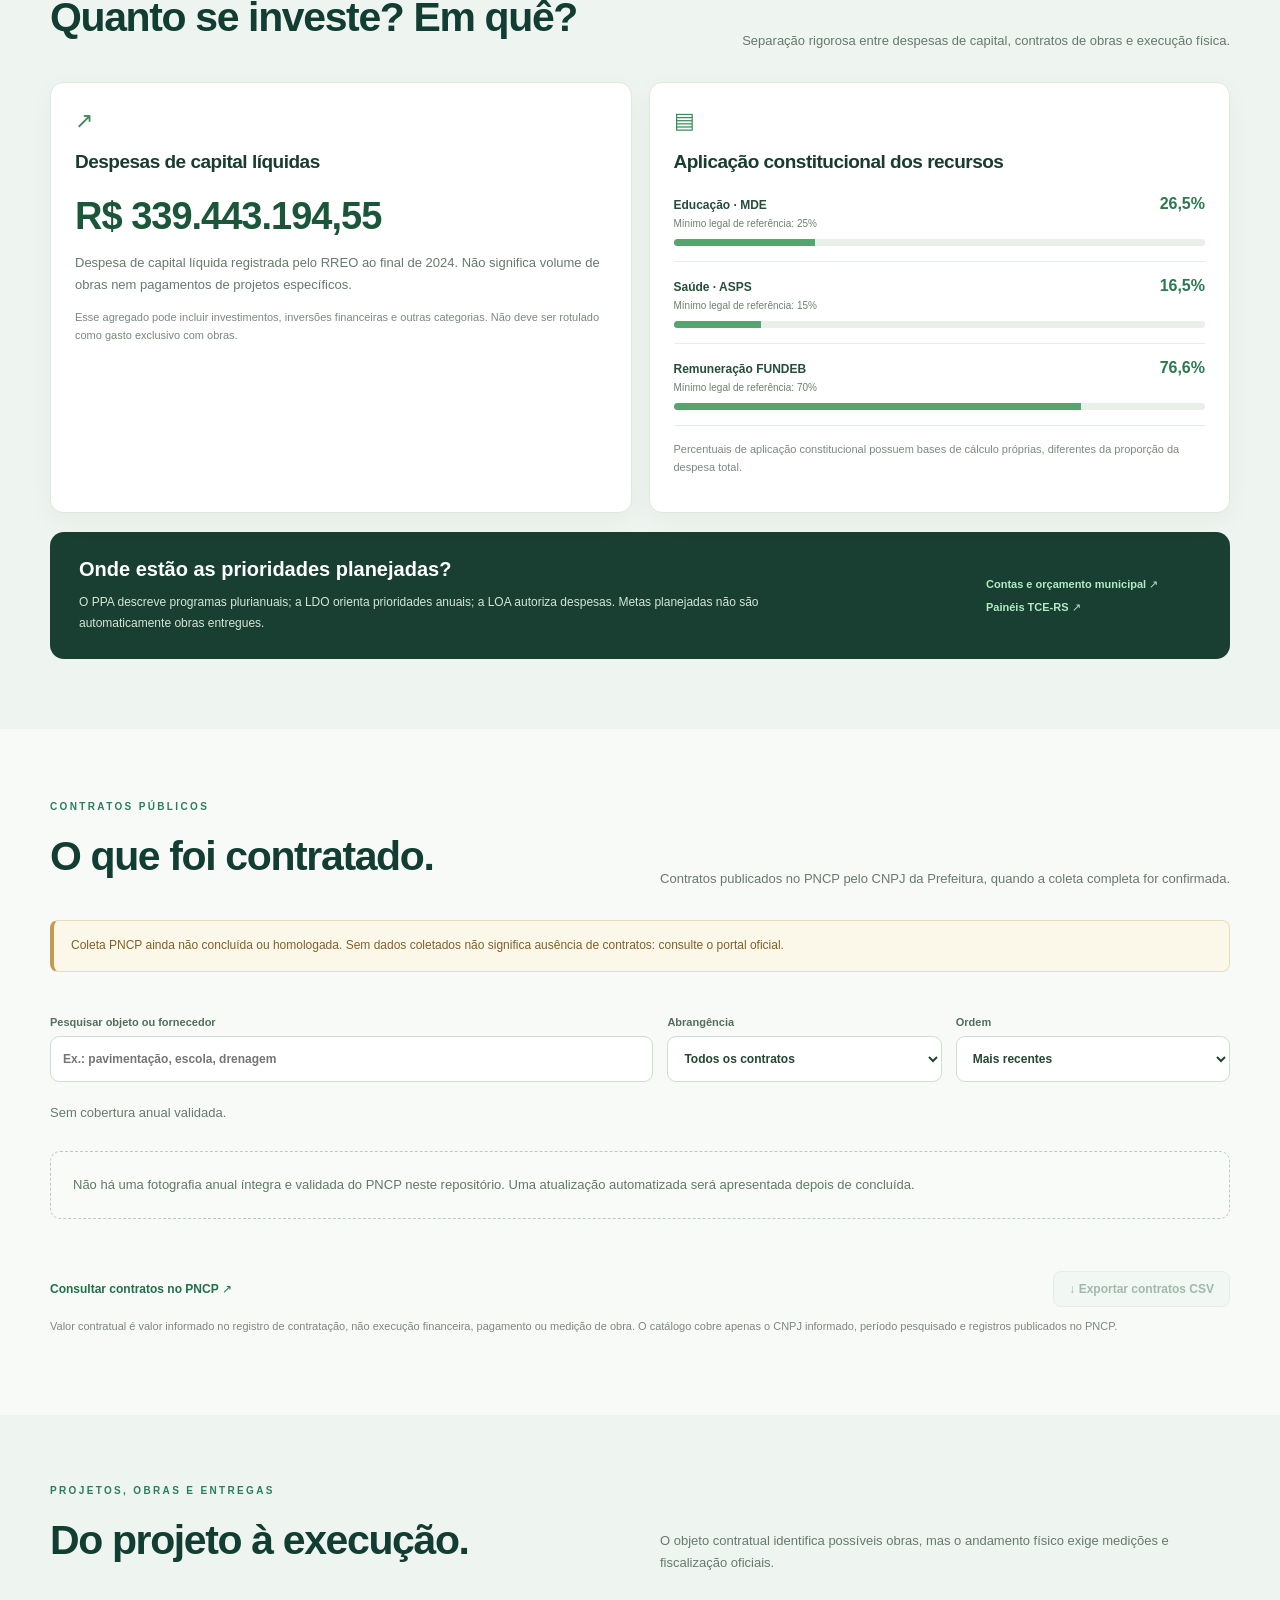
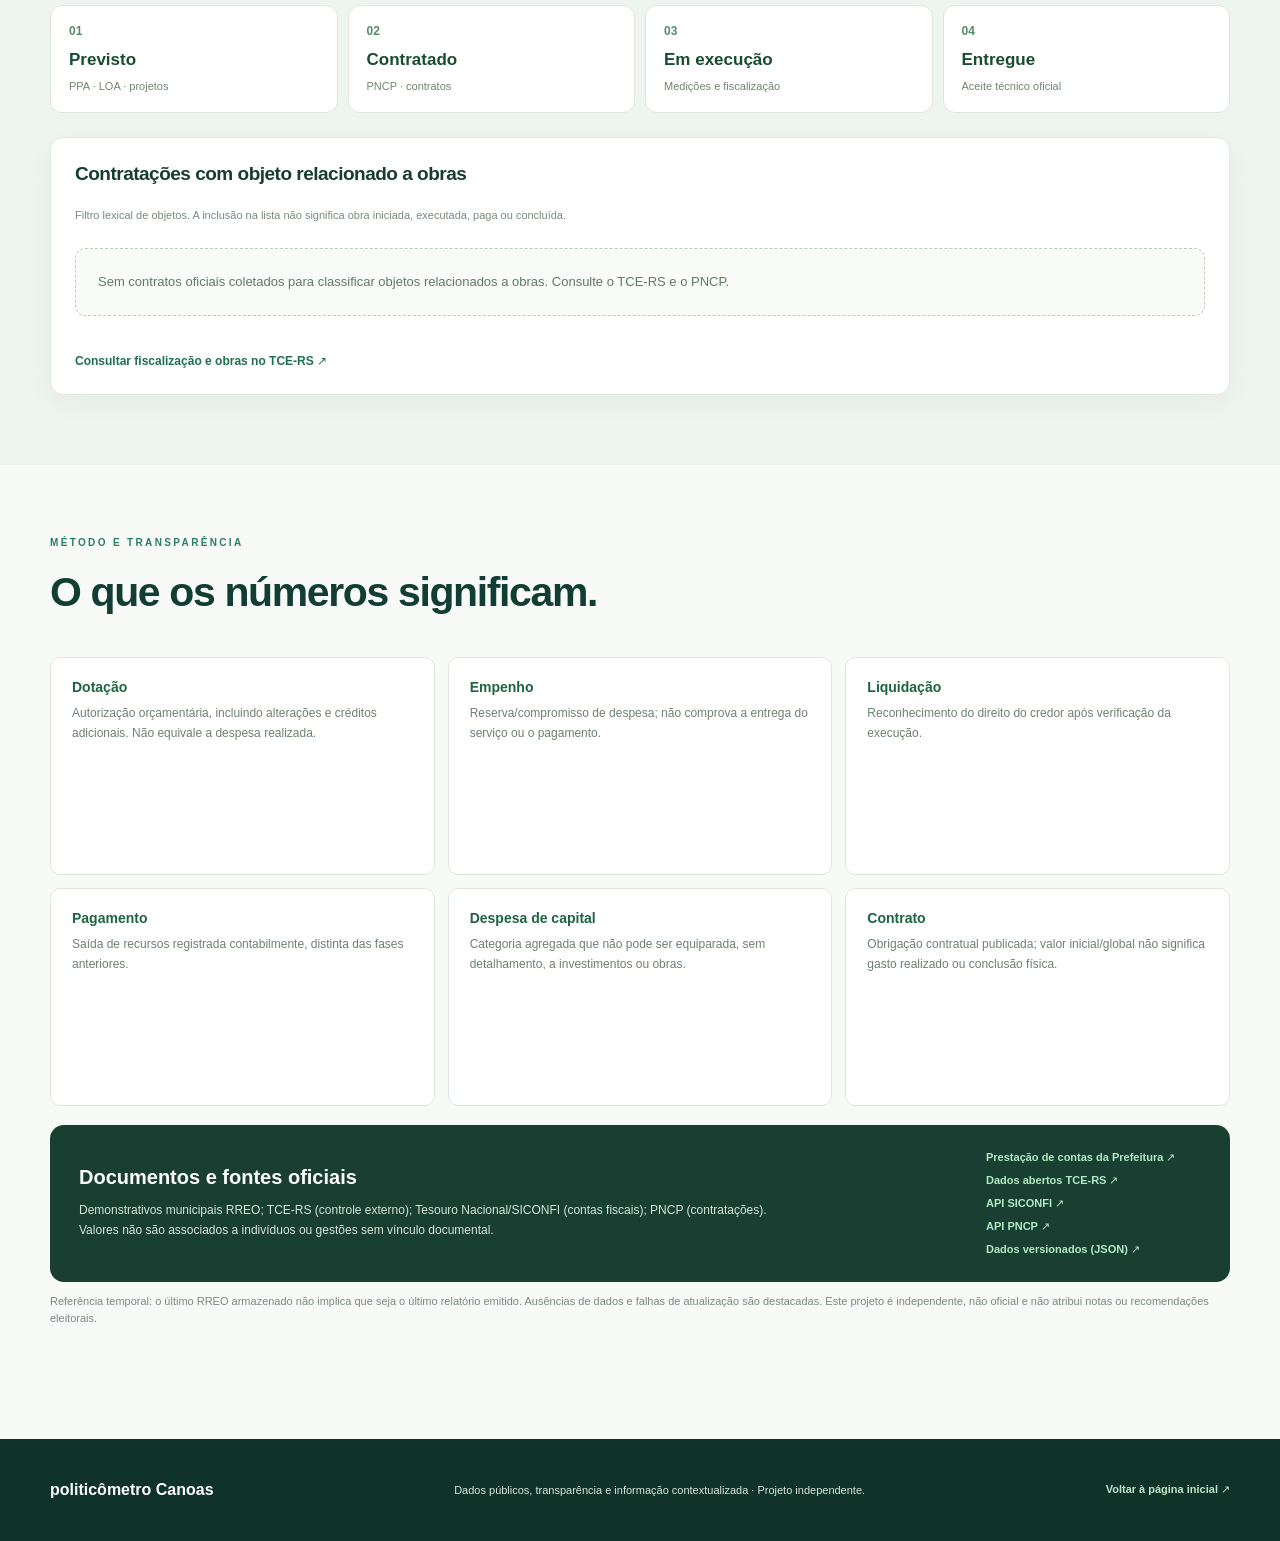
==== commit 88846778: "feat: histórico fiscal DCA 2015–2025 e gastos por função em 2025 separados do RREO" ====
--- a/financas.html
+++ b/financas.html
@@ -7,7 +7,9 @@
 <link rel="icon" href="favicon.svg" type="image/svg+xml">
 <link rel="stylesheet" href="styles.css">
 <link rel="stylesheet" href="financas.css">
+<link rel="stylesheet" href="dca.css">
 <script src="financas.js" defer></script>
+<script src="dca.js" defer></script>
 </head><body class="finance-body">
 <a class="skip" href="#main">Pular para o conteúdo</a>
 <header class="site-header"><div class="container nav-wrap">
@@ -21,7 +23,7 @@
 <p>Orçamento, arrecadação, gastos, investimentos e contratos de Canoas — organizados para você acompanhar o que foi autorizado, comprometido e efetivamente pago.</p>
 <div class="finance-hero-pills"><span>Fontes oficiais</span><span>Valores auditáveis</span><span>Sem comparações enganosas</span></div>
 </div><div class="finance-hero-aside"><span class="aside-eyebrow">EXERCÍCIO E RECORTE</span><strong>Prefeitura de Canoas</strong><p>Orçamento fiscal e da seguridade social consolidado. Séries bimestrais oficiais; contratos PNCP analisados separadamente.</p><a href="#metodologia-financeira">Entenda como calculamos ↗</a></div></div></section>
-<nav class="finance-subnav" aria-label="Seções de finanças"><div class="container"><a href="#painel">Painel fiscal</a><a href="#execucao">Execução</a><a href="#investimentos">Investimentos</a><a href="#contratacoes">Contratos</a><a href="#obras">Projetos e obras</a><a href="#metodologia-financeira">Fontes</a></div></nav>
+<nav class="finance-subnav" aria-label="Seções de finanças"><div class="container"><a href="#painel">Painel fiscal</a><a href="#execucao">Execução</a><a href="#contas-anuais">Histórico</a><a href="#investimentos">Investimentos</a><a href="#contratacoes">Contratos</a><a href="#obras">Projetos e obras</a><a href="#metodologia-financeira">Fontes</a></div></nav>
 <section class="container finance-section" id="painel" aria-labelledby="fiscal-title">
 <div class="finance-heading"><div><p class="overline dark">VISÃO GERAL</p><h2 id="fiscal-title">O orçamento em números.</h2><p class="finance-muted">Valores nominais em reais; exercício e período explicitados na origem.</p></div><div class="period-control"><label for="periodSelect">Demonstrativo RREO</label><select id="periodSelect" aria-label="Período do RREO"></select></div></div>
 <div class="finance-note" id="periodNotice" role="status" aria-live="polite">Carregando demonstrativos oficiais...</div>
@@ -33,6 +35,14 @@
 <article class="finance-paper"><h3>Receitas e orçamento</h3><div id="revenueBars" class="finance-bars"></div><div id="fiscalRatios" class="finance-ratios"></div><p class="finance-muted fine">A razão arrecadação/previsão atualizada não é índice de eficiência ou aprovação da gestão.</p></article></div>
 <div class="finance-paper finance-paper-wide"><div class="finance-heading compact"><div><h3>Evolução dos demonstrativos</h3><p class="finance-muted">Valores acumulados desde janeiro, conforme a periodicidade de cada documento.</p></div><label class="small-select">Exercício<select id="seriesYear"><option value="2024">2024</option><option value="2025">2025 (parcial)</option></select></label></div><div id="historyPlot" class="history-plot" role="img" aria-label="Evolução de valores bimestrais oficiais"></div><div id="historyLegend" class="history-legend"></div></div>
 </section>
+<section class="finance-band" id="contas-anuais"><div class="container finance-section"><div class="finance-heading"><div><p class="overline dark">SICONFI · DECLARAÇÃO DE CONTAS ANUAIS</p><h2>Histórico e destino dos gastos.</h2></div><p class="finance-muted">Série nominal anual, receitas líquidas e despesas exceto intraorçamentárias. Base metodológica diferente do RREO consolidado acima.</p></div>
+<div class="finance-note finance-partial">Dados transcritos de reproduções da DCA/SICONFI em portais de consulta independentes, com fonte primária indicada. A reconciliação automática com a API do Tesouro ainda não foi concluída. <strong>Não combine estes totais com os do RREO consolidado.</strong></div>
+<div id="dcaSummary" class="finance-metrics dca-summary" aria-live="polite"></div>
+<div class="finance-columns"><article class="finance-paper"><h3>Receita e despesa anual · 2015–2025</h3><div id="dcaChart" class="dca-chart" role="img" aria-label="Série anual de receitas e despesas da DCA"></div><div class="dca-key"><span><i class="dca-income"></i> Receita realizada</span><span><i class="dca-expense"></i> Despesa empenhada</span></div><p class="fine">Valores nominais; não ajustados pela inflação. A diferença não é automaticamente resultado fiscal ou disponibilidade de caixa.</p></article>
+<article class="finance-paper"><h3>Em que funções foi empenhado · 2025</h3><p class="fine">DCA Anexo I-E · valores arredondados por função em milhões de reais. Comparações entre funções não medem eficácia de políticas públicas.</p><div id="dcaFunctions" class="dca-functions"></div></article></div>
+<div class="finance-paper finance-paper-wide"><div class="finance-heading compact"><div><h3>Tabela anual de contas</h3><p class="finance-muted">Receita menos despesa empenhada, somente no escopo DCA exceto intraorçamentárias.</p></div><button id="exportDca" type="button" class="dca-export" disabled>↓ CSV histórico</button></div><div class="dca-table-wrap"><table class="dca-table"><thead><tr><th scope="col">Exercício</th><th scope="col">Receita realizada</th><th scope="col">Empenhado</th><th scope="col">Diferença</th></tr></thead><tbody id="dcaRows"></tbody></table></div></div>
+<div class="finance-section-actions"><a class="finance-text-link" href="https://prefeiturasemnumeros.com.br/municipios/canoas-rs" target="_blank" rel="noopener noreferrer">Consultar reprodução da DCA ↗</a><a class="finance-text-link" href="https://apidatalake.tesouro.gov.br/docs/siconfi/" target="_blank" rel="noopener noreferrer">Conferir fonte primária SICONFI ↗</a></div>
+</div></section>
 <section class="finance-band" id="investimentos"><div class="container finance-section"><div class="finance-heading"><div><p class="overline dark">INVESTIMENTOS E PRIORIDADES</p><h2>Quanto se investe? Em quê?</h2></div><p class="finance-muted">Separação rigorosa entre despesas de capital, contratos de obras e execução física.</p></div>
 <div class="finance-columns"><article class="finance-paper"><div class="finance-tile-icon">↗</div><h3>Despesas de capital líquidas</h3><strong id="capitalTotal" class="finance-feature-value">Não disponível</strong><p id="capitalDescription" class="finance-muted">Aguardando demonstrativo com essa informação.</p><p class="fine">Esse agregado pode incluir investimentos, inversões financeiras e outras categorias. Não deve ser rotulado como gasto exclusivo com obras.</p></article>
 <article class="finance-paper"><div class="finance-tile-icon">▤</div><h3>Aplicação constitucional dos recursos</h3><div id="constitutionalRates"><p class="finance-muted">Selecione um exercício de encerramento para consultar os percentuais.</p></div><p class="fine">Percentuais de aplicação constitucional possuem bases de cálculo próprias, diferentes da proporção da despesa total.</p></article></div>
--- a/styles.css
+++ b/styles.css
@@ -1 +1,3 @@
-:root{font-family:Inter,ui-sans-serif,-apple-system,BlinkMacSystemFont,"Segoe UI",Arial,sans-serif;color:#23342f;background:#fff;font-synthesis:none}*{box-sizing:border-box}html{scroll-behavior:smooth;scroll-padding-top:84px}body{margin:0}button,input,select{font:inherit}button{cursor:pointer}a{color:inherit}a:focus-visible,button:focus-visible,input:focus-visible,select:focus-visible{outline:3px solid #c2a13c;outline-offset:3px}.container{max-width:1180px;width:calc(100% - 48px);margin:0 auto}.visually-hidden{position:absolute;width:1px;height:1px;overflow:hidden;clip:rect(0 0 0 0);white-space:nowrap}.skip{position:absolute;z-index:999;top:-100px;left:15px;padding:12px;background:#fff}.skip:focus{top:15px}.site-header{background:#123d34;color:#fff;position:sticky;top:0;z-index:20;border-bottom:1px solid #ffffff18}.nav-wrap{min-height:76px;display:flex;justify-content:space-between;align-items:center;gap:28px}.brand{display:flex;align-items:center;gap:11px;color:#fff;text-decoration:none;font-size:23px;font-weight:800;letter-spacing:-1.25px;line-height:1}.brand-icon{border:2px solid #cbe9bd;border-radius:50%;width:40px;height:40px;display:grid;place-items:center;color:#cbe9bd;font-size:28px}.brand small{display:block;color:#bed2c9;font-weight:750;font-size:9px;letter-spacing:2.8px;margin-top:8px}.nav-links{display:flex;gap:25px}.nav-links a{font-size:13px;color:#bdd0c5;text-decoration:none;font-weight:650}.nav-links a:hover{color:#fff}.nav-button{background:#d2ecb3;color:#153b31;border-radius:50px;padding:12px 18px;font-size:13px;font-weight:800;text-decoration:none;white-space:nowrap}.nav-button span{margin-left:11px}.hero{background:#123d34;color:#fff;overflow:hidden}.hero-grid{display:grid;grid-template-columns:1.15fr .85fr;align-items:center;gap:52px;padding:68px 0 71px;min-height:592px}.overline{color:#c2e3c4;font-size:10px;font-weight:800;letter-spacing:2.35px;margin:0 0 21px}.overline.dark{color:#2a7e60}.dot{display:inline-block;background:#b8e2ae;border-radius:50%;height:8px;width:8px;margin-right:6px}.hero h1{font-size:clamp(43px,5.3vw,72px);line-height:1.08;letter-spacing:-3.8px;margin:0 0 25px;font-weight:810;max-width:650px}.hero h1 em{font-style:normal;color:#c9e9a9}.intro{font-size:18px;line-height:1.6;max-width:570px;color:#e2ede7;margin:0 0 12px}.subdued{font-size:13px;color:#b5cec3;line-height:1.6;margin:0}.hero-actions{display:flex;flex-wrap:wrap;gap:10px;margin-top:28px}.button{display:inline-flex;justify-content:space-between;align-items:center;gap:20px;min-height:48px;border-radius:8px;padding:13px 19px;font-size:13px;font-weight:800;text-decoration:none;border:1px solid transparent}.button-light{background:#d2edb2;color:#174433}.button-outline-white{border-color:#6b9585;background:transparent;color:#fff}.button-green{background:#19634c;color:white}.button:hover{filter:brightness(1.07)}.hero-statrow{display:flex;gap:22px;margin-top:48px}.hero-statrow>div{padding-right:22px;border-right:1px solid #467367}.hero-statrow>div:last-child{border:0}.hero-statrow strong{display:block;font-size:29px;letter-spacing:-1px}.hero-statrow span{display:block;margin-top:3px;font-size:11px;color:#b2cbc0}.hero-visual{position:relative;min-height:445px;background:linear-gradient(135deg,#24634d,#16473b);border:1px solid #4d8068;border-radius:18px;padding:24px;overflow:hidden;box-shadow:0 30px 60px #06291f3b}.hero-visual:before{content:"";position:absolute;inset:0;background-image:linear-gradient(#ffffff09 1px,transparent 1px),linear-gradient(90deg,#ffffff09 1px,transparent 1px);background-size:28px 28px;pointer-events:none}.map-head,.map-foot{position:relative;display:flex;justify-content:space-between;gap:9px;font-size:10px;letter-spacing:1px;color:#cae3d7;font-weight:700}.hero-visual svg{width:100%;height:359px;position:relative}.floating-label{display:flex;align-items:center;position:absolute;top:49%;left:49%;gap:9px;background:white;color:#1b5340;border-radius:10px;padding:11px 15px;box-shadow:0 11px 25px #1430224a}.floating-label .dot{background:#398764;box-shadow:0 0 0 4px #39966a22}.floating-label strong,.floating-label small{display:block}.floating-label strong{font-size:14px}.floating-label small{color:#789084;font-size:11px;margin-top:3px}.map-foot strong{color:#fff}.section-title{display:flex;justify-content:space-between;align-items:end;gap:26px;margin-bottom:30px}.section-title h2,.territory h2,.federal h2{margin:0;font-size:clamp(27px,3.5vw,42px);line-height:1.14;letter-spacing:-1.5px}.section-title>p{margin:0;color:#6a7a71;max-width:340px;font-size:13px;line-height:1.65}.overview{padding:83px 0 70px;background:#fafbf9}.metric-grid{display:grid;grid-template-columns:repeat(4,minmax(0,1fr));gap:14px}.metric{min-height:177px;border:1px solid #e4eae4;background:#fff;padding:20px;border-radius:14px;box-shadow:0 8px 25px #10251d07;display:flex;flex-direction:column;align-items:start}.metric-icon{background:#e9f2e8;color:#287658;border-radius:8px;width:34px;height:34px;display:grid;place-items:center;font-size:22px;margin-bottom:auto}.metric>strong{font-size:31px;letter-spacing:-1.4px;margin-top:14px}.metric h3{font-size:13px;margin:4px 0 2px}.metric p{font-size:11px;color:#7a887e;margin:0}.alert{display:flex;align-items:start;gap:12px;margin-top:24px;padding:15px 20px;background:#f0f5ed;border:1px solid #dbe9da;border-radius:10px;color:#4c6857;font-size:12px;line-height:1.7}.alert>span:first-child{font-size:21px}.alert a{font-weight:800}.directory{padding-top:91px;padding-bottom:95px}.toolbar{display:flex;gap:12px;margin:28px 0 20px}.search{border:1px solid #dae5dd;border-radius:10px;flex:1;display:flex;align-items:center;padding:0 14px;gap:9px}.search span:first-child{font-size:26px;color:#719083}.search input{border:0;outline:0;min-height:50px;flex:1;min-width:0;font-size:13px}.party-select{border:1px solid #dae5dd;border-radius:10px;display:flex;align-items:center;gap:8px;padding:0 13px}.party-select span{font-size:12px;color:#688177}.party-select select{border:0;background:transparent;min-height:50px;max-width:210px;min-width:156px;outline:0}.export-button{border:1px solid #dae5dd;border-radius:10px;color:#2d6a55;background:#fff;padding:0 18px;font-size:12px;font-weight:800}.role-tabs{border-bottom:1px solid #e4ebe4;display:flex;gap:8px;overflow-x:auto}.role-tabs button{border:0;border-bottom:3px solid transparent;background:none;padding:14px 17px;color:#6f8074;font-size:13px;font-weight:750;white-space:nowrap}.role-tabs button.selected{border-color:#247356;color:#1a5a42}.role-tabs button span{font-size:11px;color:#85948a;margin-left:4px}.results-meta{padding:16px 0 24px;display:flex;justify-content:space-between;gap:12px;color:#79897e;font-size:12px}.results-meta p{margin:0}.people-grid{display:grid;grid-template-columns:repeat(3,minmax(0,1fr));gap:14px}.person-card{padding:19px;background:white;border:1px solid #e1e9e1;border-radius:13px;text-align:left;display:flex;flex-direction:column;gap:17px;min-width:0;box-shadow:0 3px 9px #123d340b;transition:transform .15s,box-shadow .15s}.person-card:hover{transform:translateY(-2px);box-shadow:0 10px 22px #123d341b;border-color:#b7d1ba}.person-top{display:flex;gap:13px;align-items:center}.avatar{height:45px;width:45px;flex:none;display:grid;place-items:center;background:#eaf3ec;border-radius:12px;color:#25734f;font-weight:800;font-size:15px}.person-top h3{font-size:15px;margin:0 0 5px}.person-top p{font-size:12px;color:#718277;margin:0}.person-bottom{padding-top:13px;border-top:1px solid #edf2ec;display:flex;align-items:center;justify-content:space-between;gap:7px}.tag{font-size:10px;color:#396b55;background:#eff4f0;padding:6px 8px;border-radius:6px;font-weight:800}.person-bottom small{font-size:11px;color:#748478}.round-arrow{border-radius:50%;width:27px;height:27px;background:#eaf5e9;color:#206346;display:grid;place-items:center}.empty{grid-column:1/-1;padding:48px 20px;text-align:center;background:#f5f9f5;border-radius:12px}.empty p{font-size:13px;color:#738277}.territory{padding:82px 0;background:#eff5f0}.territory-grid{display:grid;grid-template-columns:1fr 1.1fr;align-items:center;gap:59px}.territory-grid>div>p:not(.overline){font-size:14px;color:#536b5d;line-height:1.7}.tags{display:flex;gap:7px;flex-wrap:wrap;margin:25px 0}.tags span{font-size:11px;padding:8px 10px;border:1px solid #cadccb;color:#3f7157;border-radius:7px}.fine{font-size:11px!important;line-height:1.6!important;color:#7b897e!important}.map-panel{background:white;border:1px solid #deeadf;border-radius:16px;padding:19px;box-shadow:0 20px 40px #284a3311}.map-panel .map-head{color:#3b5f4b;letter-spacing:0;font-size:12px}.map-panel svg{width:100%;height:300px}.map-panel .map-foot{color:#668074;letter-spacing:0}.map-panel .map-foot a{color:#286d54}.election{padding-top:88px;padding-bottom:90px}.source-link{font-size:12px;color:#196e53;font-weight:800;text-decoration:none}.election-grid{display:grid;grid-template-columns:1.2fr .8fr;gap:15px}.election-card{padding:27px;border:1px solid #e0e8e1;border-radius:14px}.eyeline{font-size:11px;letter-spacing:1px;font-weight:750;color:#718278;margin-bottom:22px}.election-name{display:flex;justify-content:space-between;align-items:center;gap:10px;font-size:14px;margin:12px 0}.election-name strong{font-size:17px}.election-name small{font-size:11px;color:#71867b;margin-left:6px}.track{height:10px;border-radius:10px;overflow:hidden;background:#e9f0e9;margin-bottom:25px}.track>div{height:100%;border-radius:10px;background:#26795d}.track.muted>div{background:#a1bca9}.turnout{display:block;font-size:40px;letter-spacing:-2px}.election-card>p{color:#64786b;font-size:13px}.turnout-details{border-top:1px solid #e2ece3;margin-top:30px;padding-top:16px;display:flex;justify-content:space-between;gap:9px;flex-wrap:wrap;font-size:12px;font-weight:750}.federal{padding:75px 0;background:#f7faf7}.federal-grid{display:grid;grid-template-columns:1fr 1fr;gap:44px}.federal-grid>div>p:not(.overline){color:#607568;font-size:14px;line-height:1.7;max-width:500px}.deputies{max-height:430px;overflow:auto;border-radius:13px;background:#fff;border:1px solid #e1eae2}.federal-empty{min-height:260px;display:flex;justify-content:center;align-items:center;flex-direction:column;padding:28px;text-align:center}.federal-empty span{font-size:38px;color:#3b8b5a}.federal-empty p{font-size:12px;color:#819186}.deputy-row{width:100%;display:flex;justify-content:space-between;gap:10px;padding:13px 18px;border:0;border-bottom:1px solid #edf2ed;background:white;text-align:left}.deputy-row:hover{background:#f6f9f6}.deputy-row strong,.deputy-row small{display:block}.deputy-row strong{font-size:13px}.deputy-row small{color:#7d8a80;font-size:11px;margin-top:4px}.methodology{padding:90px 0 100px}.method-grid{display:grid;grid-template-columns:repeat(4,1fr);gap:21px}.method-grid article{border-top:2px solid #327b59;padding-top:18px}.method-grid article>span{color:#247352;font-size:10px;font-weight:800}.method-grid h3{font-size:17px;line-height:1.3;margin:18px 0 10px}.method-grid p{min-height:150px;font-size:12px;line-height:1.75;color:#69796e}.method-grid a{font-size:11px;font-weight:800;color:#287051}.principles{margin-top:56px;background:#f5f9f5;border-radius:12px;padding:24px;display:grid;grid-template-columns:repeat(3,1fr);gap:20px}.principles strong{font-size:13px}.principles p{font-size:11px;color:#687b6d;line-height:1.7}footer{background:#123d34;color:#edf6ed;padding:41px 0}.footer-grid{display:flex;justify-content:space-between;gap:45px}.footer-grid>div:first-child{max-width:450px}.footer-grid strong{font-size:19px;letter-spacing:-.7px}.footer-grid strong em{font-size:11px;color:#c9e9b7;font-style:normal;letter-spacing:2px}.footer-grid p{font-size:11px;color:#bacfc0;line-height:1.8}.footer-links{display:flex;flex-direction:column;align-items:end;gap:13px;font-size:11px;color:#d2e5d4}.modal[hidden]{display:none}.modal{position:fixed;z-index:50;inset:0;display:flex;justify-content:flex-end}.modal-backdrop{position:absolute;inset:0;background:#10211fc9}.modal-window{position:relative;background:white;width:min(650px,100%);height:100%;overflow:auto;padding:44px 36px 70px;box-shadow:-8px 0 40px #0003}.modal-exit{position:absolute;top:22px;right:24px;border:0;border-radius:50%;background:#edf4ee;color:#245c42;width:40px;height:40px;font-size:18px}.profile-avatar{width:67px;height:67px;border-radius:16px;font-size:23px;margin-top:22px}.profile-title{font-size:32px;letter-spacing:-1.4px;line-height:1.2;margin:22px 0 7px}.profile-caption{color:#708176;font-size:13px}.profile-alert{padding:13px 16px;border-left:3px solid #d8b067;border-radius:4px;background:#fff8e9;color:#805e30;font-size:12px;line-height:1.6}.profile-tabs{display:flex;border-bottom:1px solid #dbe6dd;gap:5px;overflow-x:auto;margin:29px 0 23px}.profile-tabs button{background:none;border:0;border-bottom:3px solid transparent;padding:12px 11px;font-size:12px;white-space:nowrap;color:#758578}.profile-tabs button.selected{border-color:#237753;color:#216445;font-weight:800}.detail-grid{display:grid;grid-template-columns:1fr 1fr;gap:11px}.detail-grid>div{background:#f7faf7;border:1px solid #e5ede5;padding:13px;border-radius:9px}.detail-grid dt{font-size:10px;color:#718578;margin-bottom:8px}.detail-grid dd{font-size:14px;font-weight:780;overflow-wrap:anywhere;margin:0}.profile-panel h3{font-size:18px;margin:22px 0 10px}.profile-panel p{font-size:13px;color:#61746a;line-height:1.7}.unavailable{padding:19px;background:#f4f7f4;border-radius:9px;color:#6b8170;font-size:13px;line-height:1.7}.profile-sources{border-top:1px solid #e4ece4;margin-top:25px;padding-top:18px}.profile-sources strong{display:block;font-size:13px}.profile-sources a{display:block;color:#23714e;font-size:12px;margin-top:11px}.profile-actions{display:flex;flex-wrap:wrap;margin-top:24px;gap:10px}.profile-actions button{background:white;border:1px solid #d5e3d8;border-radius:7px;padding:10px 13px;font-size:12px;font-weight:750;color:#246146}.record{padding:11px 0;border-bottom:1px solid #e3ece4}.record strong,.record span{display:block;font-size:12px;overflow-wrap:anywhere}.record span{font-size:11px;margin-top:5px;color:#6d7f72}@media(max-width:960px){.nav-links{gap:12px}.hero-grid{gap:25px}.metric-grid{grid-template-columns:repeat(2,1fr)}.people-grid{grid-template-columns:repeat(2,1fr)}.method-grid{grid-template-columns:repeat(2,1fr)}.method-grid p{min-height:95px}}@media(max-width:700px){html{scroll-padding-top:67px}.container{width:calc(100% - 30px)}.nav-wrap{min-height:64px}.brand{font-size:18px}.brand-icon{height:33px;width:33px;font-size:23px}.nav-links{display:none}.nav-button{padding:10px 12px}.hero-grid{grid-template-columns:1fr;gap:25px;min-height:0;padding:49px 0 52px}.hero h1{letter-spacing:-2.8px}.intro{font-size:16px}.hero-visual{min-height:295px;padding:18px}.hero-visual svg{height:239px}.floating-label{top:47%;left:47%}.hero-statrow{margin-top:36px;gap:12px;justify-content:space-between}.hero-statrow>div{padding-right:9px}.hero-statrow strong{font-size:24px}.hero-statrow span{font-size:10px}.section-title{display:block}.section-title>p{margin-top:13px}.overview{padding:65px 0}.metric-grid{gap:9px}.metric{min-height:155px;padding:14px}.metric>strong{font-size:27px}.metric h3{font-size:12px}.directory{padding:67px 0}.toolbar{display:grid;grid-template-columns:1fr 1fr}.search{grid-column:1/-1}.party-select{min-width:0}.party-select>span{display:none}.party-select select{min-width:0;width:100%;font-size:12px}.export-button{min-height:48px;padding:7px}.role-tabs button{font-size:12px;padding:13px 12px}.results-meta>span{display:none}.people-grid{grid-template-columns:1fr;gap:10px}.person-card{padding:16px}.territory{padding:65px 0}.territory-grid{grid-template-columns:1fr;gap:18px}.map-panel svg{height:245px}.election{padding:65px 0}.election-grid{grid-template-columns:1fr}.election-card{padding:20px}.federal{padding:60px 0}.federal-grid{grid-template-columns:1fr;gap:22px}.methodology{padding:70px 0}.method-grid{grid-template-columns:1fr}.method-grid p{min-height:0}.principles{grid-template-columns:1fr;margin-top:31px}.footer-grid{flex-direction:column}.footer-links{align-items:start}.modal-window{padding:64px 17px 60px}.profile-title{font-size:28px}.detail-grid{gap:7px}}@media(prefers-reduced-motion:reduce){html{scroll-behavior:auto}*{transition:none!important}}+:root{font-family:Inter,ui-sans-serif,-apple-system,BlinkMacSystemFont,"Segoe UI",Arial,sans-serif;color:#23342f;background:#fff;font-synthesis:none}*{box-sizing:border-box}html{scroll-behavior:smooth;scroll-padding-top:84px}body{margin:0}button,input,select{font:inherit}button{cursor:pointer}a{color:inherit}a:focus-visible,button:focus-visible,input:focus-visible,select:focus-visible{outline:3px solid #c2a13c;outline-offset:3px}.container{max-width:1180px;width:calc(100% - 48px);margin:0 auto}.visually-hidden{position:absolute;width:1px;height:1px;overflow:hidden;clip:rect(0 0 0 0);white-space:nowrap}.skip{position:absolute;z-index:999;top:-100px;left:15px;padding:12px;background:#fff}.skip:focus{top:15px}.site-header{background:#123d34;color:#fff;position:sticky;top:0;z-index:20;border-bottom:1px solid #ffffff18}.nav-wrap{min-height:76px;display:flex;justify-content:space-between;align-items:center;gap:28px}.brand{display:flex;align-items:center;gap:11px;color:#fff;text-decoration:none;font-size:23px;font-weight:800;letter-spacing:-1.25px;line-height:1}.brand-icon{border:2px solid #cbe9bd;border-radius:50%;width:40px;height:40px;display:grid;place-items:center;color:#cbe9bd;font-size:28px}.brand small{display:block;color:#bed2c9;font-weight:750;font-size:9px;letter-spacing:2.8px;margin-top:8px}.nav-links{display:flex;gap:25px}.nav-links a{font-size:13px;color:#bdd0c5;text-decoration:none;font-weight:650}.nav-links a:hover{color:#fff}.nav-button{background:#d2ecb3;color:#153b31;border-radius:50px;padding:12px 18px;font-size:13px;font-weight:800;text-decoration:none;white-space:nowrap}.nav-button span{margin-left:11px}.hero{background:#123d34;color:#fff;overflow:hidden}.hero-grid{display:grid;grid-template-columns:1.15fr .85fr;align-items:center;gap:52px;padding:68px 0 71px;min-height:592px}.overline{color:#c2e3c4;font-size:10px;font-weight:800;letter-spacing:2.35px;margin:0 0 21px}.overline.dark{color:#2a7e60}.dot{display:inline-block;background:#b8e2ae;border-radius:50%;height:8px;width:8px;margin-right:6px}.hero h1{font-size:clamp(43px,5.3vw,72px);line-height:1.08;letter-spacing:-3.8px;margin:0 0 25px;font-weight:810;max-width:650px}.hero h1 em{font-style:normal;color:#c9e9a9}.intro{font-size:18px;line-height:1.6;max-width:570px;color:#e2ede7;margin:0 0 12px}.subdued{font-size:13px;color:#b5cec3;line-height:1.6;margin:0}.hero-actions{display:flex;flex-wrap:wrap;gap:10px;margin-top:28px}.button{display:inline-flex;justify-content:space-between;align-items:center;gap:20px;min-height:48px;border-radius:8px;padding:13px 19px;font-size:13px;font-weight:800;text-decoration:none;border:1px solid transparent}.button-light{background:#d2edb2;color:#174433}.button-outline-white{border-color:#6b9585;background:transparent;color:#fff}.button-green{background:#19634c;color:white}.button:hover{filter:brightness(1.07)}.hero-statrow{display:flex;gap:22px;margin-top:48px}.hero-statrow>div{padding-right:22px;border-right:1px solid #467367}.hero-statrow>div:last-child{border:0}.hero-statrow strong{display:block;font-size:29px;letter-spacing:-1px}.hero-statrow span{display:block;margin-top:3px;font-size:11px;color:#b2cbc0}.hero-visual{position:relative;min-height:445px;background:linear-gradient(135deg,#24634d,#16473b);border:1px solid #4d8068;border-radius:18px;padding:24px;overflow:hidden;box-shadow:0 30px 60px #06291f3b}.hero-visual:before{content:"";position:absolute;inset:0;background-image:linear-gradient(#ffffff09 1px,transparent 1px),linear-gradient(90deg,#ffffff09 1px,transparent 1px);background-size:28px 28px;pointer-events:none}.map-head,.map-foot{position:relative;display:flex;justify-content:space-between;gap:9px;font-size:10px;letter-spacing:1px;color:#cae3d7;font-weight:700}.hero-visual svg{width:100%;height:359px;position:relative}.floating-label{display:flex;align-items:center;position:absolute;top:49%;left:49%;gap:9px;background:white;color:#1b5340;border-radius:10px;padding:11px 15px;box-shadow:0 11px 25px #1430224a}.floating-label .dot{background:#398764;box-shadow:0 0 0 4px #39966a22}.floating-label strong,.floating-label small{display:block}.floating-label strong{font-size:14px}.floating-label small{color:#789084;font-size:11px;margin-top:3px}.map-foot strong{color:#fff}.section-title{display:flex;justify-content:space-between;align-items:end;gap:26px;margin-bottom:30px}.section-title h2,.territory h2,.federal h2{margin:0;font-size:clamp(27px,3.5vw,42px);line-height:1.14;letter-spacing:-1.5px}.section-title>p{margin:0;color:#6a7a71;max-width:340px;font-size:13px;line-height:1.65}.overview{padding:83px 0 70px;background:#fafbf9}.metric-grid{display:grid;grid-template-columns:repeat(4,minmax(0,1fr));gap:14px}.metric{min-height:177px;border:1px solid #e4eae4;background:#fff;padding:20px;border-radius:14px;box-shadow:0 8px 25px #10251d07;display:flex;flex-direction:column;align-items:start}.metric-icon{background:#e9f2e8;color:#287658;border-radius:8px;width:34px;height:34px;display:grid;place-items:center;font-size:22px;margin-bottom:auto}.metric>strong{font-size:31px;letter-spacing:-1.4px;margin-top:14px}.metric h3{font-size:13px;margin:4px 0 2px}.metric p{font-size:11px;color:#7a887e;margin:0}.alert{display:flex;align-items:start;gap:12px;margin-top:24px;padding:15px 20px;background:#f0f5ed;border:1px solid #dbe9da;border-radius:10px;color:#4c6857;font-size:12px;line-height:1.7}.alert>span:first-child{font-size:21px}.alert a{font-weight:800}.directory{padding-top:91px;padding-bottom:95px}.toolbar{display:flex;gap:12px;margin:28px 0 20px}.search{border:1px solid #dae5dd;border-radius:10px;flex:1;display:flex;align-items:center;padding:0 14px;gap:9px}.search span:first-child{font-size:26px;color:#719083}.search input{border:0;outline:0;min-height:50px;flex:1;min-width:0;font-size:13px}.party-select{border:1px solid #dae5dd;border-radius:10px;display:flex;align-items:center;gap:8px;padding:0 13px}.party-select span{font-size:12px;color:#688177}.party-select select{border:0;background:transparent;min-height:50px;max-width:210px;min-width:156px;outline:0}.export-button{border:1px solid #dae5dd;border-radius:10px;color:#2d6a55;background:#fff;padding:0 18px;font-size:12px;font-weight:800}.role-tabs{border-bottom:1px solid #e4ebe4;display:flex;gap:8px;overflow-x:auto}.role-tabs button{border:0;border-bottom:3px solid transparent;background:none;padding:14px 17px;color:#6f8074;font-size:13px;font-weight:750;white-space:nowrap}.role-tabs button.selected{border-color:#247356;color:#1a5a42}.role-tabs button span{font-size:11px;color:#85948a;margin-left:4px}.results-meta{padding:16px 0 24px;display:flex;justify-content:space-between;gap:12px;color:#79897e;font-size:12px}.results-meta p{margin:0}.people-grid{display:grid;grid-template-columns:repeat(3,minmax(0,1fr));gap:14px}.person-card{padding:19px;background:white;border:1px solid #e1e9e1;border-radius:13px;text-align:left;display:flex;flex-direction:column;gap:17px;min-width:0;box-shadow:0 3px 9px #123d340b;transition:transform .15s,box-shadow .15s}.person-card:hover{transform:translateY(-2px);box-shadow:0 10px 22px #123d341b;border-color:#b7d1ba}.person-top{display:flex;gap:13px;align-items:center}.avatar{height:45px;width:45px;flex:none;display:grid;place-items:center;background:#eaf3ec;border-radius:12px;color:#25734f;font-weight:800;font-size:15px}.person-top h3{font-size:15px;margin:0 0 5px}.person-top p{font-size:12px;color:#718277;margin:0}.person-bottom{padding-top:13px;border-top:1px solid #edf2ec;display:flex;align-items:center;justify-content:space-between;gap:7px}.tag{font-size:10px;color:#396b55;background:#eff4f0;padding:6px 8px;border-radius:6px;font-weight:800}.person-bottom small{font-size:11px;color:#748478}.round-arrow{border-radius:50%;width:27px;height:27px;background:#eaf5e9;color:#206346;display:grid;place-items:center}.empty{grid-column:1/-1;padding:48px 20px;text-align:center;background:#f5f9f5;border-radius:12px}.empty p{font-size:13px;color:#738277}.territory{padding:82px 0;background:#eff5f0}.territory-grid{display:grid;grid-template-columns:1fr 1.1fr;align-items:center;gap:59px}.territory-grid>div>p:not(.overline){font-size:14px;color:#536b5d;line-height:1.7}.tags{display:flex;gap:7px;flex-wrap:wrap;margin:25px 0}.tags span{font-size:11px;padding:8px 10px;border:1px solid #cadccb;color:#3f7157;border-radius:7px}.fine{font-size:11px!important;line-height:1.6!important;color:#7b897e!important}.map-panel{background:white;border:1px solid #deeadf;border-radius:16px;padding:19px;box-shadow:0 20px 40px #284a3311}.map-panel .map-head{color:#3b5f4b;letter-spacing:0;font-size:12px}.map-panel svg{width:100%;height:300px}.map-panel .map-foot{color:#668074;letter-spacing:0}.map-panel .map-foot a{color:#286d54}.election{padding-top:88px;padding-bottom:90px}.source-link{font-size:12px;color:#196e53;font-weight:800;text-decoration:none}.election-grid{display:grid;grid-template-columns:1.2fr .8fr;gap:15px}.election-card{padding:27px;border:1px solid #e0e8e1;border-radius:14px}.eyeline{font-size:11px;letter-spacing:1px;font-weight:750;color:#718278;margin-bottom:22px}.election-name{display:flex;justify-content:space-between;align-items:center;gap:10px;font-size:14px;margin:12px 0}.election-name strong{font-size:17px}.election-name small{font-size:11px;color:#71867b;margin-left:6px}.track{height:10px;border-radius:10px;overflow:hidden;background:#e9f0e9;margin-bottom:25px}.track>div{height:100%;border-radius:10px;background:#26795d}.track.muted>div{background:#a1bca9}.turnout{display:block;font-size:40px;letter-spacing:-2px}.election-card>p{color:#64786b;font-size:13px}.turnout-details{border-top:1px solid #e2ece3;margin-top:30px;padding-top:16px;display:flex;justify-content:space-between;gap:9px;flex-wrap:wrap;font-size:12px;font-weight:750}.federal{padding:75px 0;background:#f7faf7}.federal-grid{display:grid;grid-template-columns:1fr 1fr;gap:44px}.federal-grid>div>p:not(.overline){color:#607568;font-size:14px;line-height:1.7;max-width:500px}.deputies{max-height:430px;overflow:auto;border-radius:13px;background:#fff;border:1px solid #e1eae2}.federal-empty{min-height:260px;display:flex;justify-content:center;align-items:center;flex-direction:column;padding:28px;text-align:center}.federal-empty span{font-size:38px;color:#3b8b5a}.federal-empty p{font-size:12px;color:#819186}.deputy-row{width:100%;display:flex;justify-content:space-between;gap:10px;padding:13px 18px;border:0;border-bottom:1px solid #edf2ed;background:white;text-align:left}.deputy-row:hover{background:#f6f9f6}.deputy-row strong,.deputy-row small{display:block}.deputy-row strong{font-size:13px}.deputy-row small{color:#7d8a80;font-size:11px;margin-top:4px}.methodology{padding:90px 0 100px}.method-grid{display:grid;grid-template-columns:repeat(4,1fr);gap:21px}.method-grid article{border-top:2px solid #327b59;padding-top:18px}.method-grid article>span{color:#247352;font-size:10px;font-weight:800}.method-grid h3{font-size:17px;line-height:1.3;margin:18px 0 10px}.method-grid p{min-height:150px;font-size:12px;line-height:1.75;color:#69796e}.method-grid a{font-size:11px;font-weight:800;color:#287051}.principles{margin-top:56px;background:#f5f9f5;border-radius:12px;padding:24px;display:grid;grid-template-columns:repeat(3,1fr);gap:20px}.principles strong{font-size:13px}.principles p{font-size:11px;color:#687b6d;line-height:1.7}footer{background:#123d34;color:#edf6ed;padding:41px 0}.footer-grid{display:flex;justify-content:space-between;gap:45px}.footer-grid>div:first-child{max-width:450px}.footer-grid strong{font-size:19px;letter-spacing:-.7px}.footer-grid strong em{font-size:11px;color:#c9e9b7;font-style:normal;letter-spacing:2px}.footer-grid p{font-size:11px;color:#bacfc0;line-height:1.8}.footer-links{display:flex;flex-direction:column;align-items:end;gap:13px;font-size:11px;color:#d2e5d4}.modal[hidden]{display:none}.modal{position:fixed;z-index:50;inset:0;display:flex;justify-content:flex-end}.modal-backdrop{position:absolute;inset:0;background:#10211fc9}.modal-window{position:relative;background:white;width:min(650px,100%);height:100%;overflow:auto;padding:44px 36px 70px;box-shadow:-8px 0 40px #0003}.modal-exit{position:absolute;top:22px;right:24px;border:0;border-radius:50%;background:#edf4ee;color:#245c42;width:40px;height:40px;font-size:18px}.profile-avatar{width:67px;height:67px;border-radius:16px;font-size:23px;margin-top:22px}.profile-title{font-size:32px;letter-spacing:-1.4px;line-height:1.2;margin:22px 0 7px}.profile-caption{color:#708176;font-size:13px}.profile-alert{padding:13px 16px;border-left:3px solid #d8b067;border-radius:4px;background:#fff8e9;color:#805e30;font-size:12px;line-height:1.6}.profile-tabs{display:flex;border-bottom:1px solid #dbe6dd;gap:5px;overflow-x:auto;margin:29px 0 23px}.profile-tabs button{background:none;border:0;border-bottom:3px solid transparent;padding:12px 11px;font-size:12px;white-space:nowrap;color:#758578}.profile-tabs button.selected{border-color:#237753;color:#216445;font-weight:800}.detail-grid{display:grid;grid-template-columns:1fr 1fr;gap:11px}.detail-grid>div{background:#f7faf7;border:1px solid #e5ede5;padding:13px;border-radius:9px}.detail-grid dt{font-size:10px;color:#718578;margin-bottom:8px}.detail-grid dd{font-size:14px;font-weight:780;overflow-wrap:anywhere;margin:0}.profile-panel h3{font-size:18px;margin:22px 0 10px}.profile-panel p{font-size:13px;color:#61746a;line-height:1.7}.unavailable{padding:19px;background:#f4f7f4;border-radius:9px;color:#6b8170;font-size:13px;line-height:1.7}.profile-sources{border-top:1px solid #e4ece4;margin-top:25px;padding-top:18px}.profile-sources strong{display:block;font-size:13px}.profile-sources a{display:block;color:#23714e;font-size:12px;margin-top:11px}.profile-actions{display:flex;flex-wrap:wrap;margin-top:24px;gap:10px}.profile-actions button{background:white;border:1px solid #d5e3d8;border-radius:7px;padding:10px 13px;font-size:12px;font-weight:750;color:#246146}.record{padding:11px 0;border-bottom:1px solid #e3ece4}.record strong,.record span{display:block;font-size:12px;overflow-wrap:anywhere}.record span{font-size:11px;margin-top:5px;color:#6d7f72}@media(max-width:960px){.nav-links{gap:12px}.hero-grid{gap:25px}.metric-grid{grid-template-columns:repeat(2,1fr)}.people-grid{grid-template-columns:repeat(2,1fr)}.method-grid{grid-template-columns:repeat(2,1fr)}.method-grid p{min-height:95px}}@media(max-width:700px){html{scroll-padding-top:67px}.container{width:calc(100% - 30px)}.nav-wrap{min-height:64px}.brand{font-size:18px}.brand-icon{height:33px;width:33px;font-size:23px}.nav-links{display:none}.nav-button{padding:10px 12px}.hero-grid{grid-template-columns:1fr;gap:25px;min-height:0;padding:49px 0 52px}.hero h1{letter-spacing:-2.8px}.intro{font-size:16px}.hero-visual{min-height:295px;padding:18px}.hero-visual svg{height:239px}.floating-label{top:47%;left:47%}.hero-statrow{margin-top:36px;gap:12px;justify-content:space-between}.hero-statrow>div{padding-right:9px}.hero-statrow strong{font-size:24px}.hero-statrow span{font-size:10px}.section-title{display:block}.section-title>p{margin-top:13px}.overview{padding:65px 0}.metric-grid{gap:9px}.metric{min-height:155px;padding:14px}.metric>strong{font-size:27px}.metric h3{font-size:12px}.directory{padding:67px 0}.toolbar{display:grid;grid-template-columns:1fr 1fr}.search{grid-column:1/-1}.party-select{min-width:0}.party-select>span{display:none}.party-select select{min-width:0;width:100%;font-size:12px}.export-button{min-height:48px;padding:7px}.role-tabs button{font-size:12px;padding:13px 12px}.results-meta>span{display:none}.people-grid{grid-template-columns:1fr;gap:10px}.person-card{padding:16px}.territory{padding:65px 0}.territory-grid{grid-template-columns:1fr;gap:18px}.map-panel svg{height:245px}.election{padding:65px 0}.election-grid{grid-template-columns:1fr}.election-card{padding:20px}.federal{padding:60px 0}.federal-grid{grid-template-columns:1fr;gap:22px}.methodology{padding:70px 0}.method-grid{grid-template-columns:1fr}.method-grid p{min-height:0}.principles{grid-template-columns:1fr;margin-top:31px}.footer-grid{flex-direction:column}.footer-links{align-items:start}.modal-window{padding:64px 17px 60px}.profile-title{font-size:28px}.detail-grid{gap:7px}}@media(prefers-reduced-motion:reduce){html{scroll-behavior:auto}*{transition:none!important}}
+/* CTA principal de prestação de contas, com recorte histórico explicitado */
+.financial-teaser{padding:38px 0 62px}.financial-teaser-inner{display:grid;grid-template-columns:minmax(0,1.35fr) minmax(230px,.65fr);gap:40px;background:radial-gradient(ellipse at 80% 0,#2e6855 0,transparent 60%),#113f32;border-radius:18px;padding:42px 45px;color:white;align-items:center}.financial-teaser .overline{color:#b0e1bd}.financial-teaser h2{font-size:clamp(27px,3.2vw,40px);line-height:1.15;letter-spacing:-1px;margin:9px 0 16px;max-width:690px;color:white}.financial-teaser p{font-size:13px;line-height:1.8;color:#d4e5d9;max-width:650px}.financial-teaser .button{display:inline-flex;margin-top:16px}.financial-teaser-stats{display:flex;flex-direction:column;gap:15px}.financial-teaser-stats>div{border:1px solid #a3caaa40;border-radius:11px;background:#ffffff12;padding:20px 18px}.financial-teaser-stats span,.financial-teaser-stats small{display:block;font-size:10px;color:#b9d6c1}.financial-teaser-stats strong{display:block;font-size:clamp(27px,3vw,38px);color:#fff;margin:11px 0 3px;letter-spacing:-1px}.financial-teaser-stats a{color:#bbebc9;font-weight:800;text-decoration:none}@media(max-width:780px){.financial-teaser-inner{grid-template-columns:1fr;padding:28px 23px;gap:21px}.financial-teaser{padding:20px 0 45px}.financial-teaser-stats{flex-direction:row;flex-wrap:wrap}.financial-teaser-stats>div{flex:1;min-width:125px}.financial-teaser-stats>p{flex-basis:100%;margin:0}.financial-teaser-stats strong{font-size:23px}}
--- a/financas.css
+++ b/financas.css
@@ -0,0 +1 @@
+html{scroll-behavior:smooth}body.finance-body{background:#f8faf8;color:#243f31}.finance-body .site-header{position:relative}.finance-body .nav-links a.active{color:#49a879}.finance-body .nav-wrap{min-width:0}.finance-hero{background:radial-gradient(ellipse at 82% 20%,#2d6c56 0,transparent 42%),linear-gradient(110deg,#123d34,#0b2e29);color:white;padding:87px 0 79px}.finance-intro{display:grid;grid-template-columns:minmax(0,1.55fr) minmax(250px,.65fr);align-items:center;gap:90px}.finance-intro h1{font-size:clamp(38px,5.2vw,72px);letter-spacing:-2.9px;max-width:760px;line-height:1.08;margin:21px 0 24px;color:#fff}.finance-intro h1 em{color:#b4e7bb;font-style:normal}.finance-intro>div>p:not(.overline){max-width:640px;color:#d4e4d8;font-size:16px;line-height:1.8}.finance-hero-pills{display:flex;flex-wrap:wrap;gap:9px;margin-top:28px}.finance-hero-pills span{font-size:11px;font-weight:750;border:1px solid #91ba9a6a;border-radius:50px;padding:9px 13px;color:#d5e6d7}.finance-hero-aside{background:#ffffff10;border:1px solid #ffffff2e;border-radius:15px;padding:25px 27px;min-width:0}.finance-hero-aside .aside-eyebrow{display:block;font-size:10px;letter-spacing:1.6px;color:#b9d9c5;margin-bottom:18px;font-weight:800}.finance-hero-aside strong{display:block;font-size:23px;line-height:1.2;color:white}.finance-hero-aside p{font-size:13px;color:#d9e9dd;line-height:1.7}.finance-hero-aside a{display:inline-block;font-weight:800;font-size:12px;text-decoration:none;color:#bce8b9;margin-top:9px}.finance-subnav{position:sticky;top:0;background:white;border-bottom:1px solid #dce8de;box-shadow:0 1px 8px #17422b0a;z-index:15;overflow:auto}.finance-subnav>.container{display:flex;align-items:center;gap:28px;white-space:nowrap}.finance-subnav a{display:inline-block;min-height:58px;padding:19px 0;text-decoration:none;font-size:12px;font-weight:800;color:#3d6451}.finance-subnav a:hover{color:#16814d}.finance-section{padding-top:72px;padding-bottom:68px;scroll-margin-top:64px}.finance-heading{display:flex;align-items:end;justify-content:space-between;gap:22px;margin-bottom:30px}.finance-heading h2{font-size:clamp(27px,3.2vw,43px);line-height:1.16;letter-spacing:-1.35px;color:#123d32;margin:8px 0 10px}.finance-heading.compact{margin-bottom:16px}.finance-heading.compact h3{margin:0 0 7px}.finance-muted{font-size:13px;color:#667a6d;line-height:1.7;max-width:570px}.finance-heading .finance-muted{margin:0}.period-control,.small-select{display:flex;flex-direction:column;gap:7px;color:#496851;font-weight:800;font-size:11px;min-width:205px}.period-control select,.small-select select,.contract-filters select,.contract-filters input{width:100%;min-height:46px;border:1px solid #cddfcf;background:white;border-radius:9px;padding:0 12px;font-size:12px;color:#244632;outline-offset:3px}.finance-note{border:1px solid #cbded0;border-left:4px solid #558e66;border-radius:8px;background:#edf6ee;padding:15px 17px;font-size:12px;color:#285e42;line-height:1.65;margin:0 0 22px}.finance-note.finance-partial{background:#fcf8e9;color:#80602a;border-color:#e9dcb7;border-left-color:#c49a50}.finance-metrics{display:grid;grid-template-columns:repeat(3,minmax(0,1fr));gap:13px}.fiscal-metric{background:white;border:1px solid #dfe9e1;border-radius:12px;padding:25px 22px;box-shadow:0 6px 24px #24492f08;min-width:0}.fiscal-metric-label{display:block;color:#5b7664;font-size:12px;font-weight:800;min-height:20px}.fiscal-metric-value{display:block;color:#174a35;font-size:clamp(22px,2.5vw,35px);font-weight:850;line-height:1.22;letter-spacing:-1px;margin:16px 0 11px;overflow-wrap:anywhere}.fiscal-metric-description{font-size:11px;color:#819083;margin:0;line-height:1.6}.finance-section-actions{display:flex;justify-content:space-between;align-items:center;gap:15px;flex-wrap:wrap;margin-top:22px}.finance-text-link{color:#20704d;text-decoration:none;font-size:12px;font-weight:850}.finance-text-link:hover{text-decoration:underline}.finance-section-actions button,.contract-pagination button{font:inherit;border:1px solid #c7ddcc;border-radius:8px;background:#e7f3eb;padding:10px 15px;color:#215a3d;font-weight:800;font-size:12px;cursor:pointer}.finance-section-actions button:disabled,.contract-pagination button:disabled{opacity:.4;cursor:not-allowed}.finance-columns{display:grid;grid-template-columns:repeat(2,minmax(0,1fr));gap:17px}.finance-paper{background:#fff;border:1px solid #dfe8df;box-shadow:0 8px 28px #1f44300a;border-radius:13px;padding:25px 24px;min-width:0}.finance-paper h3{font-size:19px;letter-spacing:-.5px;color:#183c2d;margin:0 0 22px}.finance-paper-wide{margin-top:16px}.finance-bars{display:flex;flex-direction:column;gap:20px}.finance-bar-head{display:flex;justify-content:space-between;align-items:center;gap:15px;font-size:12px;color:#53725c;margin-bottom:7px}.finance-bar-head strong{color:#264d36;font-size:12px;font-weight:850;white-space:nowrap}.finance-bar-rail{background:#e9f1e8;height:12px;border-radius:8px;overflow:hidden}.finance-bar-rail>span{display:block;height:100%;border-radius:8px;background:#3a8662}.finance-bar-rail>span.is-authorized{background:#9cbfac}.finance-legend{margin:25px 0 0;display:flex;gap:14px;flex-wrap:wrap;font-size:11px;color:#688170}.finance-legend span{display:flex;align-items:center;gap:6px}.finance-legend i{display:inline-block;background:#3a8662;width:9px;height:9px;border-radius:3px}.finance-legend span:first-child i{background:#9cbfac}.finance-ratios{margin:24px 0 12px;border-top:1px solid #e2ece3}.finance-ratio{display:flex;justify-content:space-between;align-items:center;gap:15px;padding:12px 0;border-bottom:1px solid #e2ece3;font-size:11px;color:#56705e}.finance-ratio strong{font-size:14px;color:#1b6644}.history-plot{min-height:200px;display:flex;align-items:stretch;gap:14px;overflow-x:auto;padding:20px 6px 0;border-bottom:1px solid #dae6dd}.history-group{display:flex;flex:1;min-width:90px;flex-direction:column;align-items:center;justify-content:flex-end;gap:8px;font-size:11px;color:#496b54}.history-period{font-size:11px;white-space:nowrap}.history-bars{height:137px;width:100%;max-width:170px;display:flex;gap:5px;align-items:end;justify-content:center}.history-bar{display:inline-block;width:20%;height:10px;background:#267a57;border-radius:4px 4px 0 0}.history-bar.receitas{background:#679c7a}.history-bar.empenhos{background:#1e6657}.history-bar.pagamentos{background:#bca86f}.history-label{margin-bottom:10px;font-weight:800}.history-legend{display:flex;flex-wrap:wrap;gap:18px;font-size:11px;color:#627c69;margin-top:17px}.history-legend span{display:flex;align-items:center;gap:7px}.history-legend i{width:10px;height:10px;display:block;border-radius:3px}.history-legend .receitas{background:#679c7a}.history-legend .empenhos{background:#1e6657}.history-legend .pagamentos{background:#bca86f}.finance-band{background:#eef4ef}.finance-band .finance-section{padding-top:70px;padding-bottom:70px}.finance-tile-icon{font-size:22px;color:#368b58;margin-bottom:17px}.finance-feature-value{font-size:clamp(24px,3.4vw,38px);letter-spacing:-1px;color:#1b563a;display:block;margin-bottom:14px;overflow-wrap:anywhere}.constitutional-item{padding:0 0 15px;margin-bottom:15px;border-bottom:1px solid #e6eee8}.constitutional-item strong{font-size:12px;color:#264d39;display:inline-block}.constitutional-item>span{float:right;font-size:16px;color:#2b7a4f;font-weight:850}.constitutional-item small{display:block;font-size:10px;color:#6c806f;margin:5px 0 10px}.constitutional-track{background:#e8f0e9;border-radius:7px;height:7px;overflow:hidden}.constitutional-track span{display:block;height:100%;background:#56a46e}.finance-source-callout{display:flex;align-items:center;justify-content:space-between;gap:25px;background:#193f33;border-radius:14px;padding:26px 29px;color:#d5e6d9;margin-top:19px}.finance-source-callout h3{color:white;font-size:20px;margin:0 0 11px}.finance-source-callout p{font-size:12px;line-height:1.7;margin:0;max-width:700px}.finance-links{display:flex;flex-direction:column;gap:10px;min-width:215px}.finance-links a{font-size:11px;text-decoration:none;font-weight:850;color:#b2eac3}.contract-overview{display:grid;grid-template-columns:repeat(3,minmax(0,1fr));gap:12px;margin-bottom:22px}.contract-filters{display:grid;grid-template-columns:minmax(220px,2.2fr) minmax(140px,1fr) minmax(140px,1fr);gap:14px}.contract-filters label{display:block;font-size:11px;font-weight:800;color:#50705b}.contract-filters input,.contract-filters select{display:block;margin-top:8px}.finance-count{margin:20px 0 14px}.contract-list{display:grid;grid-template-columns:repeat(2,minmax(0,1fr));gap:13px}.contract-card{border:1px solid #dfe8df;background:white;border-radius:11px;padding:20px;min-width:0}.contract-card-top,.contract-bottom{display:flex;align-items:center;justify-content:space-between;gap:12px}.contract-type{font-size:10px;font-weight:800;background:#eaf4eb;color:#276747;padding:6px 9px;border-radius:20px}.contract-date{font-size:10px;color:#8a958c}.contract-card h3{font-size:14px;margin:14px 0;line-height:1.6;color:#294733;overflow-wrap:anywhere}.contract-meta{font-size:11px;color:#6b7c6e;line-height:1.5}.contract-bottom{padding-top:15px;border-top:1px solid #e8efe9;margin-top:15px}.contract-bottom strong{font-size:16px;color:#245f3d}.contract-bottom .finance-text-link{font-size:11px}.contract-pagination{display:flex;justify-content:flex-end;gap:13px;align-items:center;margin-top:17px;font-size:12px}.finance-empty{background:#f8fbf8;border:1px dashed #bbcdbf;border-radius:10px;padding:22px;color:#607a64;font-size:13px;line-height:1.7;grid-column:1/-1}.delivery-steps{display:grid;grid-template-columns:repeat(4,1fr);gap:10px;margin-bottom:24px}.delivery-steps>div{background:#fff;border-radius:12px;border:1px solid #dfe6de;padding:18px}.delivery-steps span{font-size:12px;font-weight:850;color:#588b6e;display:block}.delivery-steps strong{display:block;color:#194d33;font-size:17px;margin:12px 0 6px}.delivery-steps small{font-size:11px;color:#708470}.works-list{display:grid;grid-template-columns:repeat(2,minmax(0,1fr));gap:12px;margin-bottom:22px}.works-list .contract-card.condensed{background:#f9fbf9}.finance-method{padding-bottom:100px}.method-grid{display:grid;grid-template-columns:repeat(3,minmax(0,1fr));gap:13px}.method-grid article{border:1px solid #dde7dd;background:white;border-radius:10px;padding:21px}.method-grid strong{display:block;font-size:14px;color:#1e6343}.method-grid p{color:#6e806f;line-height:1.7;font-size:12px;margin:8px 0 0}.finance-footer{background:#0f3329;color:#d8e7da;padding:34px 0}.finance-footer .container{display:flex;align-items:center;justify-content:space-between;gap:19px;flex-wrap:wrap}.finance-footer strong{color:white}.finance-footer p{font-size:11px}.finance-footer a{color:#bce6c5;text-decoration:none;font-weight:750;font-size:11px}@media(max-width:900px){.finance-intro{grid-template-columns:1fr;gap:30px}.finance-hero-aside{max-width:680px}.finance-metrics{grid-template-columns:repeat(2,minmax(0,1fr))}.finance-columns{grid-template-columns:1fr}.finance-source-callout{align-items:start}.finance-subnav>.container{gap:18px}.contract-filters{grid-template-columns:1fr 1fr}.contract-search{grid-column:1/-1}.method-grid{grid-template-columns:repeat(2,minmax(0,1fr))}}@media(max-width:640px){.finance-hero{padding:59px 0 45px}.finance-intro h1{font-size:42px;letter-spacing:-1.7px}.finance-intro>div>p:not(.overline){font-size:14px}.finance-hero-aside{padding:20px}.finance-subnav a{font-size:11px}.finance-section,.finance-band .finance-section{padding-top:45px;padding-bottom:45px}.finance-heading{flex-direction:column;align-items:stretch;gap:11px;margin-bottom:18px}.finance-heading h2{font-size:30px}.period-control{width:100%}.finance-metrics{gap:9px}.fiscal-metric{padding:16px 13px}.fiscal-metric-label{font-size:11px}.fiscal-metric-value{font-size:clamp(19px,5.5vw,26px);letter-spacing:-.5px;min-height:27px}.fiscal-metric-description{font-size:10px}.finance-paper{padding:19px 15px}.finance-source-callout{flex-direction:column;padding:23px 20px}.finance-links{min-width:0}.contract-overview{grid-template-columns:1fr}.contract-filters{grid-template-columns:1fr}.contract-search{grid-column:auto}.contract-list,.works-list{grid-template-columns:1fr}.delivery-steps{grid-template-columns:1fr 1fr}.delivery-steps>div{padding:15px}.delivery-steps strong{font-size:14px}.method-grid{grid-template-columns:1fr}.finance-footer .container{align-items:start;flex-direction:column}.finance-bar-head{font-size:11px}.finance-bar-head strong{font-size:11px}}
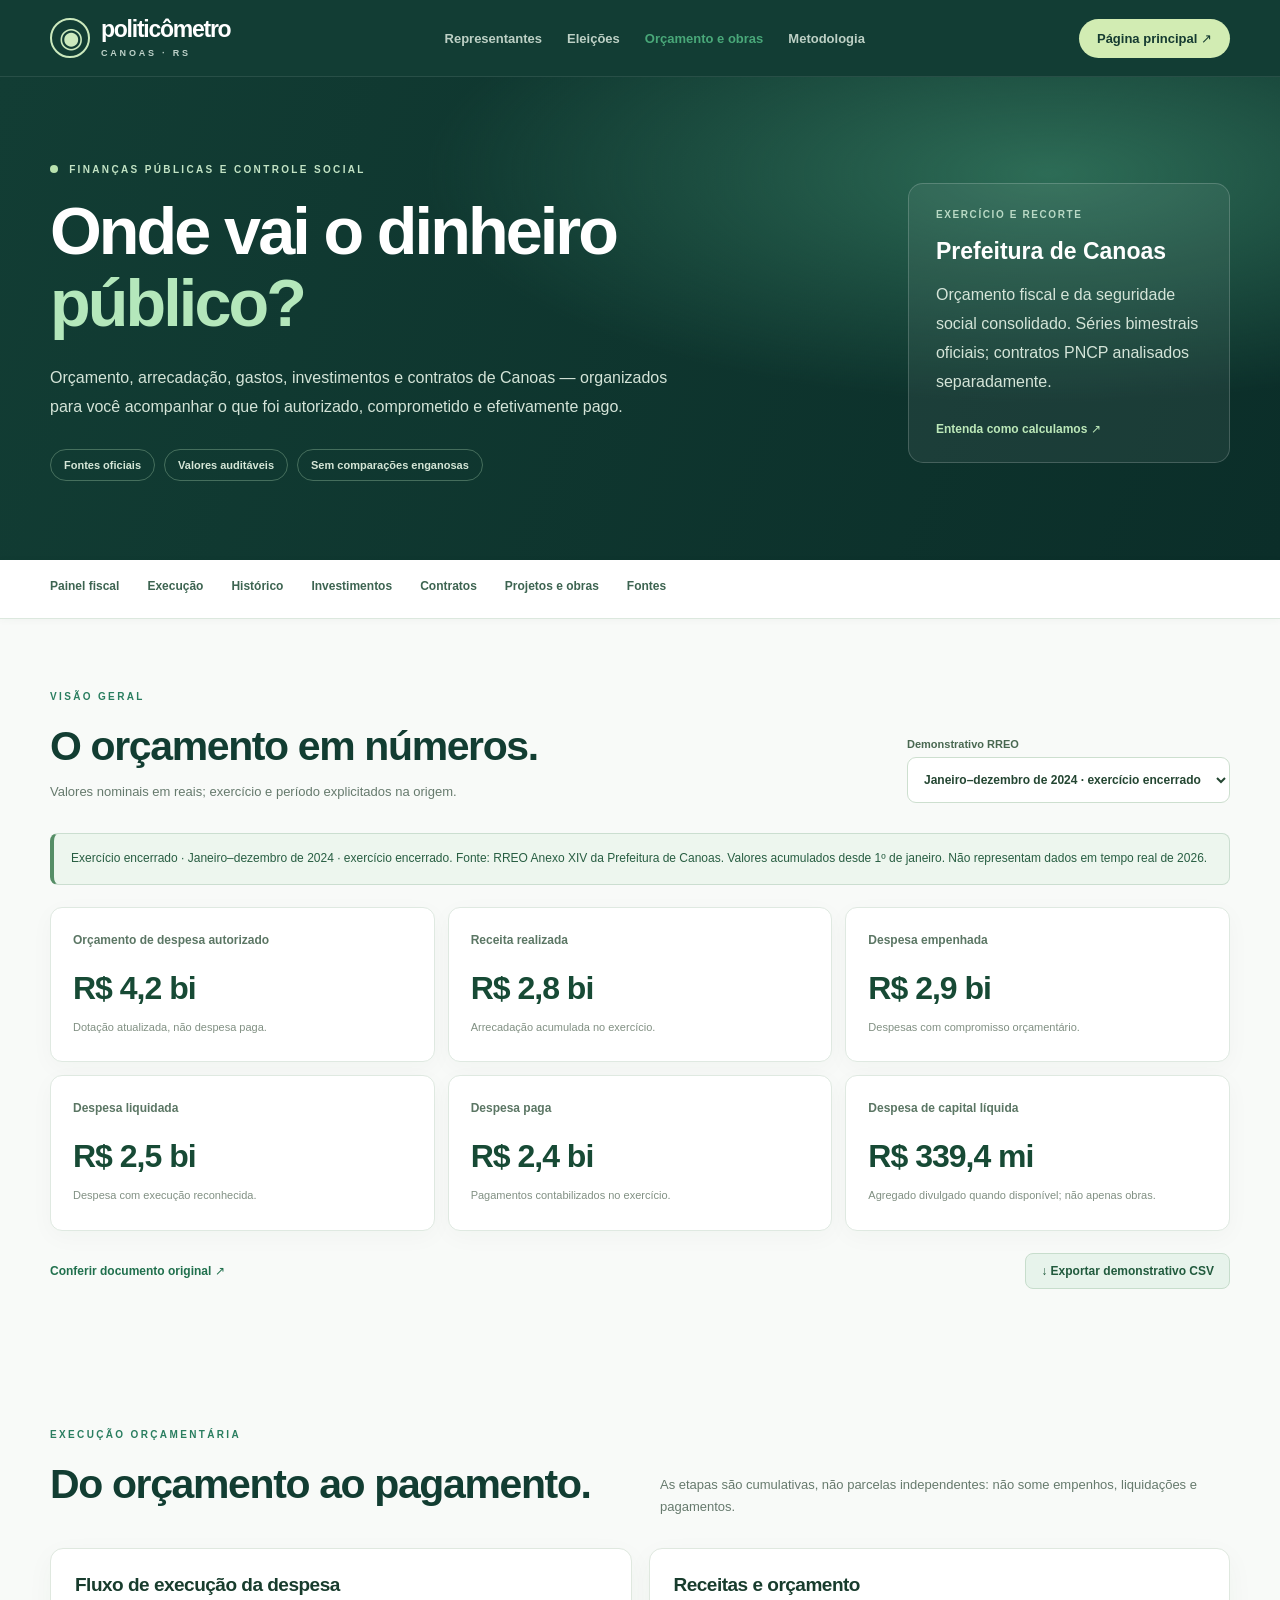
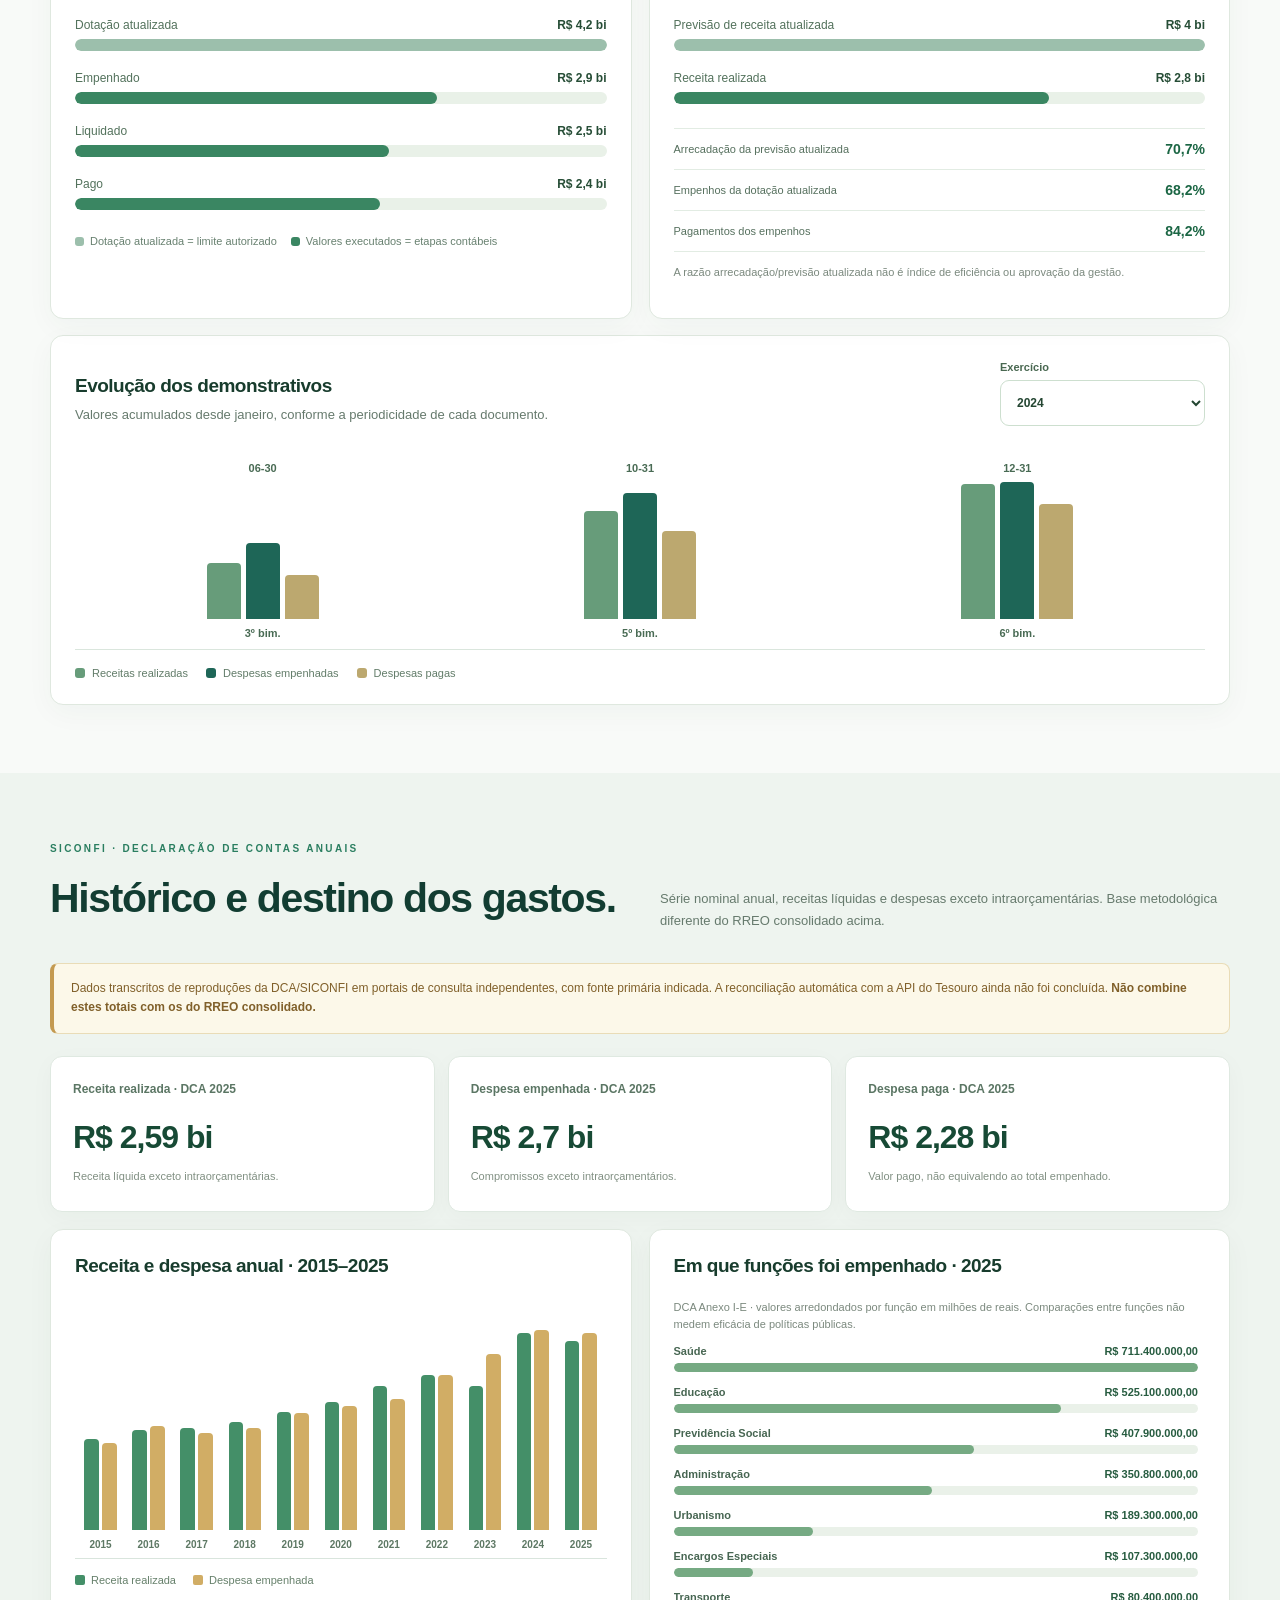
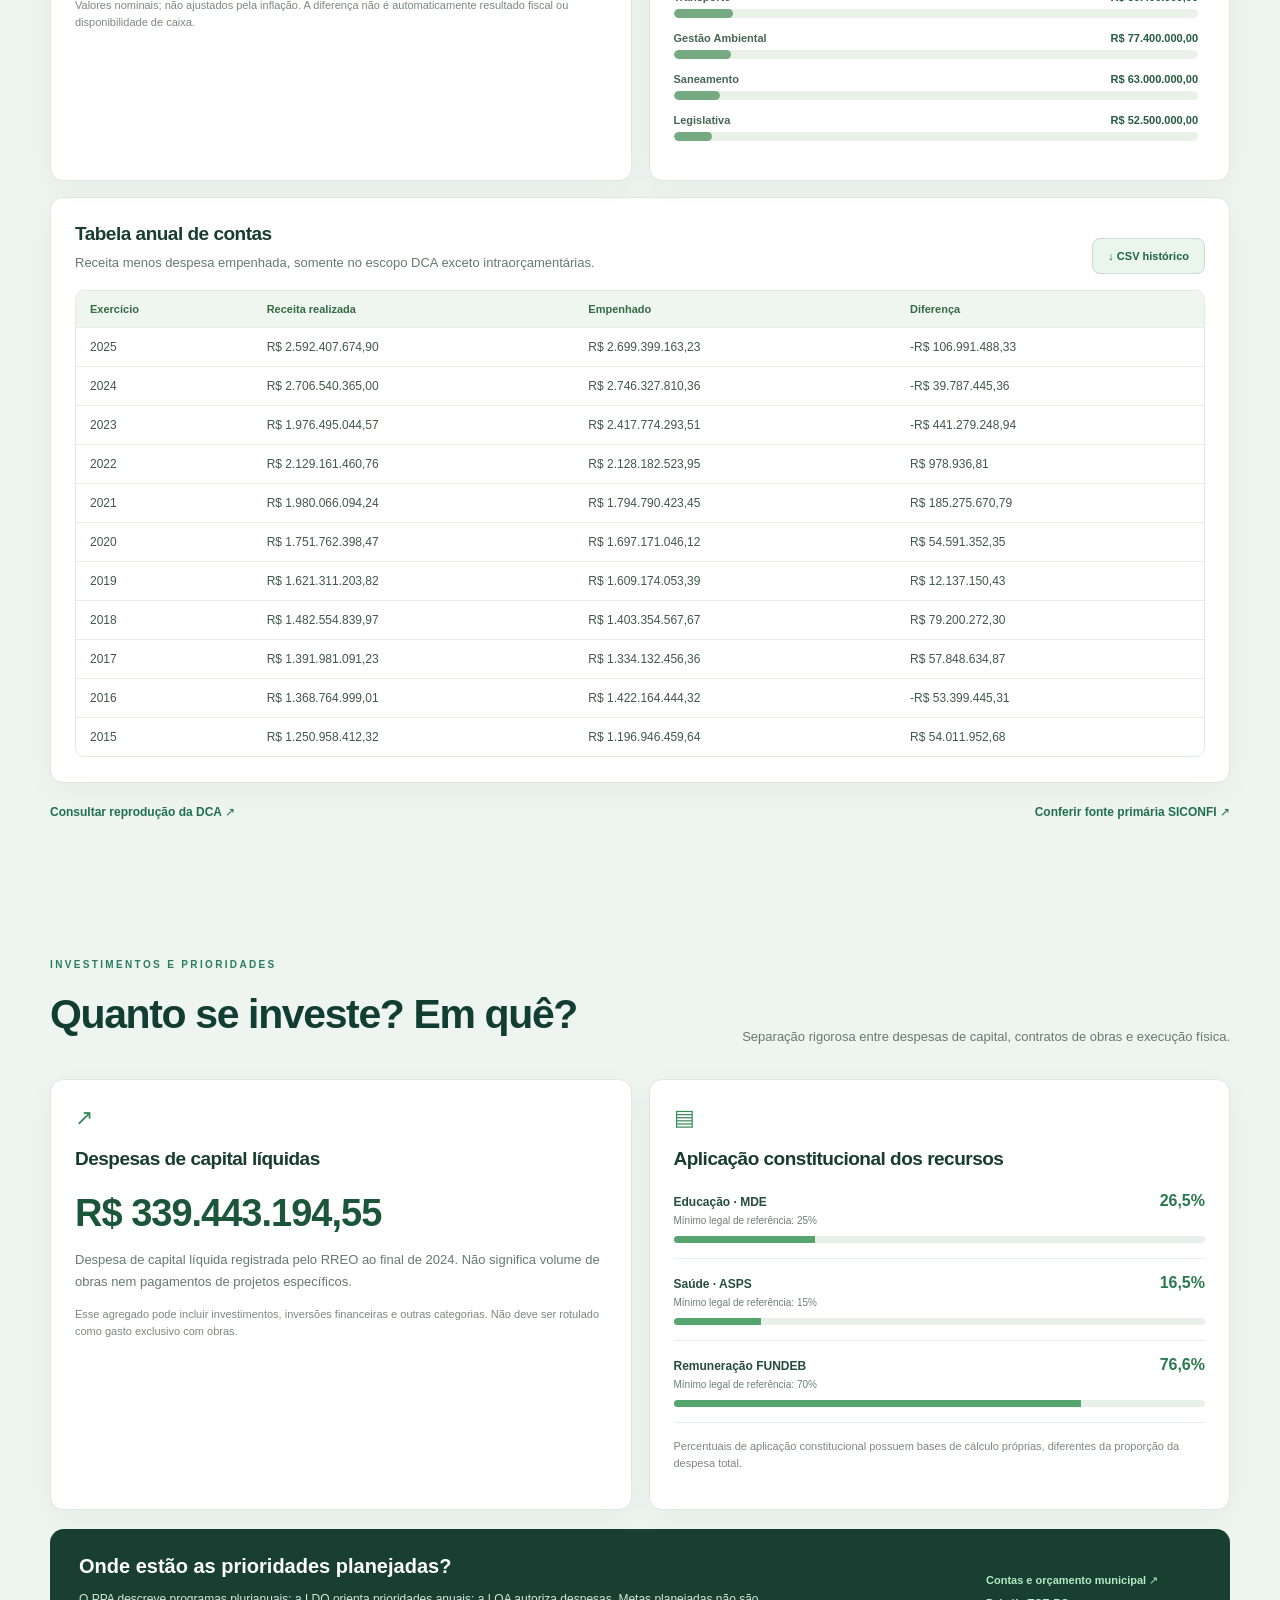
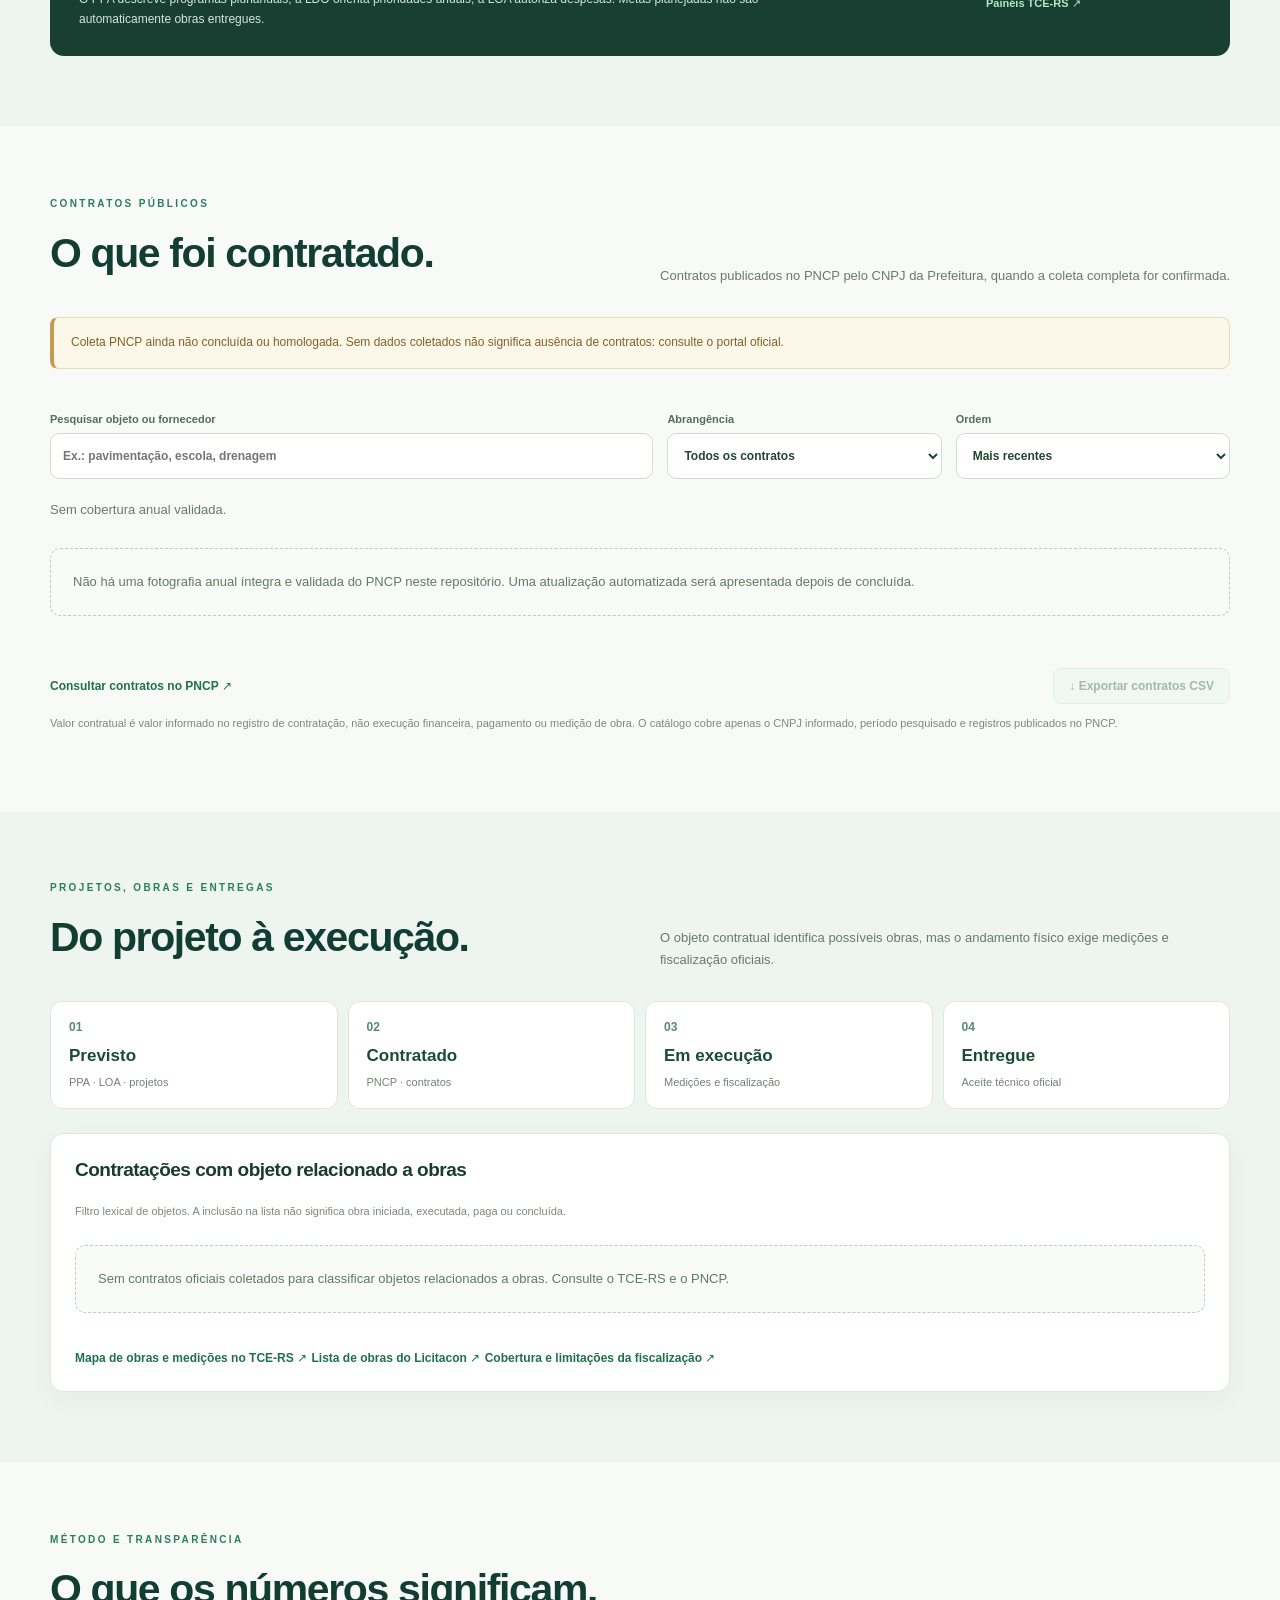
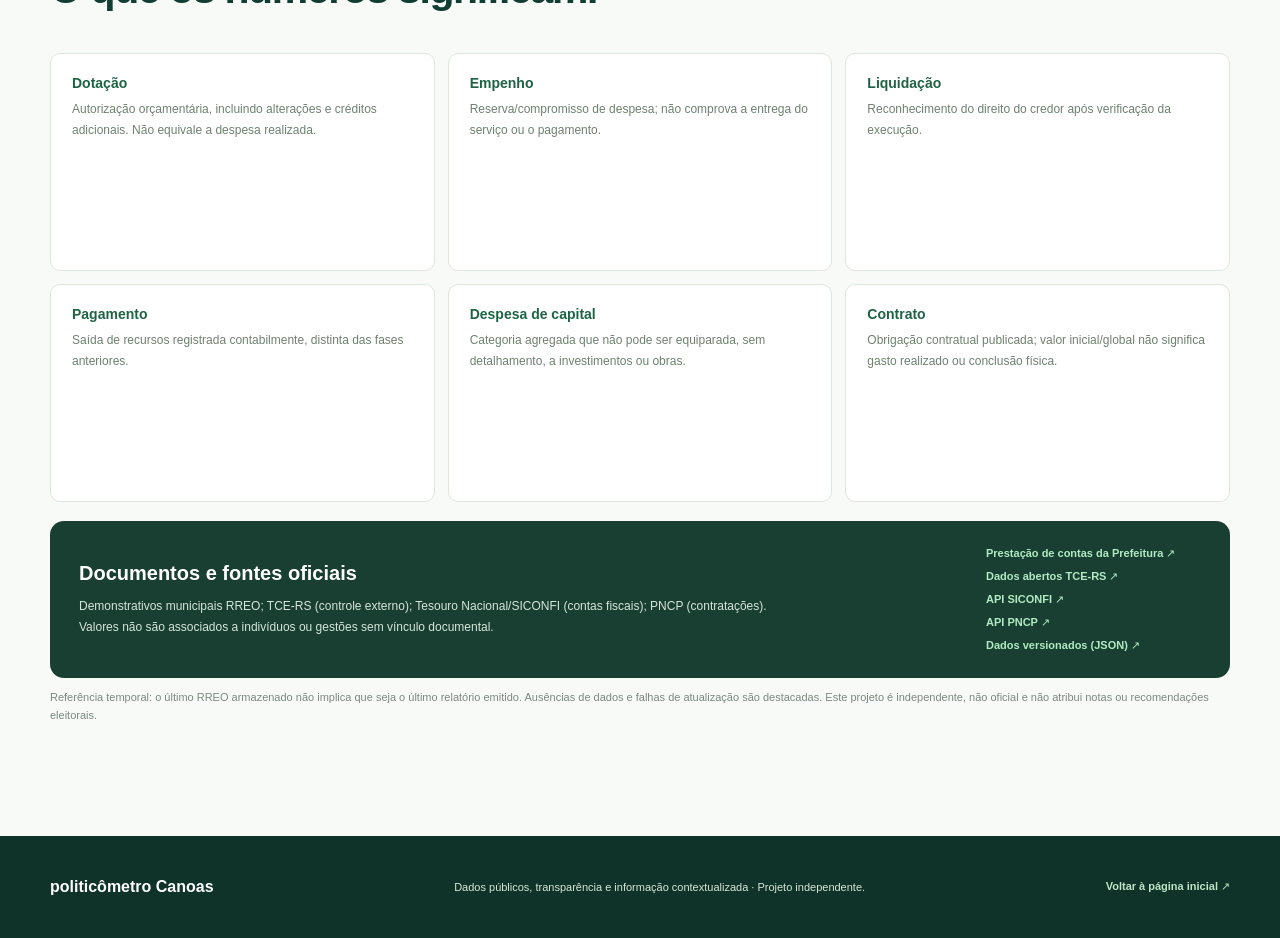
==== commit 2076bfce: "feat: acesso direto ao mapa de obras e medições oficiais do Licitacon TCE-RS" ====
--- a/financas.html
+++ b/financas.html
@@ -56,7 +56,7 @@
 <p class="fine">Valor contratual é valor informado no registro de contratação, não execução financeira, pagamento ou medição de obra. O catálogo cobre apenas o CNPJ informado, período pesquisado e registros publicados no PNCP.</p>
 </section>
 <section class="finance-band" id="obras"><div class="container finance-section"><div class="finance-heading"><div><p class="overline dark">PROJETOS, OBRAS E ENTREGAS</p><h2>Do projeto à execução.</h2></div><p class="finance-muted">O objeto contratual identifica possíveis obras, mas o andamento físico exige medições e fiscalização oficiais.</p></div><div class="delivery-steps"><div><span>01</span><strong>Previsto</strong><small>PPA · LOA · projetos</small></div><div><span>02</span><strong>Contratado</strong><small>PNCP · contratos</small></div><div><span>03</span><strong>Em execução</strong><small>Medições e fiscalização</small></div><div><span>04</span><strong>Entregue</strong><small>Aceite técnico oficial</small></div></div>
-<div class="finance-paper finance-paper-wide"><h3>Contratações com objeto relacionado a obras</h3><p class="fine">Filtro lexical de objetos. A inclusão na lista não significa obra iniciada, executada, paga ou concluída.</p><div id="worksList" class="works-list"></div><a class="finance-text-link" href="https://tcers.tc.br/espaco-do-controle-social/" target="_blank" rel="noopener noreferrer">Consultar fiscalização e obras no TCE-RS ↗</a></div></div></section>
+<div class="finance-paper finance-paper-wide"><h3>Contratações com objeto relacionado a obras</h3><p class="fine">Filtro lexical de objetos. A inclusão na lista não significa obra iniciada, executada, paga ou concluída.</p><div id="worksList" class="works-list"></div><div class="finance-official-links"><a class="finance-text-link" href="https://paineis.tcers.tc.br/extensions/licitacon/mapa.html" target="_blank" rel="noopener noreferrer">Mapa de obras e medições no TCE-RS ↗</a> <a class="finance-text-link" href="https://paineis.tcers.tc.br/extensions/licitacon/lista.html" target="_blank" rel="noopener noreferrer">Lista de obras do Licitacon ↗</a> <a class="finance-text-link" href="https://paineis.tcers.tc.br/extensions/licitacon/sobre.html" target="_blank" rel="noopener noreferrer">Cobertura e limitações da fiscalização ↗</a></div></div></div></section>
 <section class="container finance-section finance-method" id="metodologia-financeira"><div class="finance-heading"><div><p class="overline dark">MÉTODO E TRANSPARÊNCIA</p><h2>O que os números significam.</h2></div></div>
 <div class="method-grid"><article><strong>Dotação</strong><p>Autorização orçamentária, incluindo alterações e créditos adicionais. Não equivale a despesa realizada.</p></article><article><strong>Empenho</strong><p>Reserva/compromisso de despesa; não comprova a entrega do serviço ou o pagamento.</p></article><article><strong>Liquidação</strong><p>Reconhecimento do direito do credor após verificação da execução.</p></article><article><strong>Pagamento</strong><p>Saída de recursos registrada contabilmente, distinta das fases anteriores.</p></article><article><strong>Despesa de capital</strong><p>Categoria agregada que não pode ser equiparada, sem detalhamento, a investimentos ou obras.</p></article><article><strong>Contrato</strong><p>Obrigação contratual publicada; valor inicial/global não significa gasto realizado ou conclusão física.</p></article></div>
 <div class="finance-source-callout"><div><h3>Documentos e fontes oficiais</h3><p>Demonstrativos municipais RREO; TCE-RS (controle externo); Tesouro Nacional/SICONFI (contas fiscais); PNCP (contratações). Valores não são associados a indivíduos ou gestões sem vínculo documental.</p></div><div class="finance-links"><a href="https://www.canoas.rs.gov.br/contas/" target="_blank" rel="noopener noreferrer">Prestação de contas da Prefeitura ↗</a><a href="https://dados.tce.rs.gov.br/" target="_blank" rel="noopener noreferrer">Dados abertos TCE-RS ↗</a><a href="https://apidatalake.tesouro.gov.br/docs/siconfi/" target="_blank" rel="noopener noreferrer">API SICONFI ↗</a><a href="https://pncp.gov.br/api/consulta/swagger-ui/index.html" target="_blank" rel="noopener noreferrer">API PNCP ↗</a><a href="https://github.com/marcianolima/politicometro-canoas/tree/main/data" target="_blank" rel="noopener noreferrer">Dados versionados (JSON) ↗</a></div></div>
--- a/dca.css
+++ b/dca.css
@@ -0,0 +1 @@
+.dca-chart{min-height:260px;display:flex;align-items:end;gap:5px;overflow-x:auto;padding:16px 4px 8px;border-bottom:1px solid #d9e5dd}.dca-year{display:flex;flex:1;min-width:42px;flex-direction:column;align-items:center;justify-content:end}.dca-twin{display:flex;align-items:end;justify-content:center;gap:3px;width:100%;height:200px}.dca-twin>span{display:block;width:34%;border-radius:4px 4px 0 0;max-width:25px}.dca-twin .dca-income{background:#448f68}.dca-twin .dca-expense{background:#d1ad65}.dca-year-label{font-size:10px;font-weight:800;margin-top:9px;color:#5d7864}.dca-key{display:flex;gap:17px;align-items:center;flex-wrap:wrap;margin-top:15px;color:#66806b;font-size:11px}.dca-key span{display:flex;gap:6px;align-items:center}.dca-key i{width:10px;height:10px;border-radius:2px;display:block}.dca-key i.dca-income{background:#448f68}.dca-key i.dca-expense{background:#d1ad65}.dca-functions{display:flex;flex-direction:column;gap:14px;max-height:410px;overflow:auto;padding-right:7px}.dca-function{min-width:0}.dca-func-top{display:flex;align-items:center;justify-content:space-between;gap:15px;color:#476652;font-size:11px;padding-bottom:6px}.dca-func-top span{font-weight:750}.dca-func-top strong{font-size:11px;white-space:nowrap;color:#275c40}.dca-func-rail{width:100%;height:9px;border-radius:5px;background:#eaf1e9;overflow:hidden}.dca-func-rail span{display:block;height:100%;background:#76aa83;border-radius:5px}.dca-export{font:inherit;border:1px solid #c8ddce;border-radius:8px;padding:11px 15px;background:#eaf5eb;color:#1e6343;font-size:11px;font-weight:850;cursor:pointer}.dca-export:disabled{opacity:.45}.dca-table-wrap{overflow-x:auto;border:1px solid #e2eae2;border-radius:9px}.dca-table{width:100%;border-collapse:collapse;min-width:590px;text-align:left}.dca-table th{background:#eff6ef;color:#356a46;font-size:11px;font-weight:800}.dca-table td{font-size:12px;color:#405847}.dca-table td,.dca-table th{padding:12px 14px;border-bottom:1px solid #e7eee6}.dca-table tr:last-child td{border-bottom:0}.dca-summary{margin-bottom:17px}.dca-summary .fiscal-metric{background:#fff}@media(max-width:640px){.dca-chart{min-height:220px}.dca-twin{height:170px}.dca-year{min-width:36px}.dca-year-label{font-size:9px}.dca-func-top{font-size:10px}.dca-func-top strong{font-size:10px}.dca-summary{grid-template-columns:1fr 1fr}.dca-summary .fiscal-metric:last-child{grid-column:1/-1}}
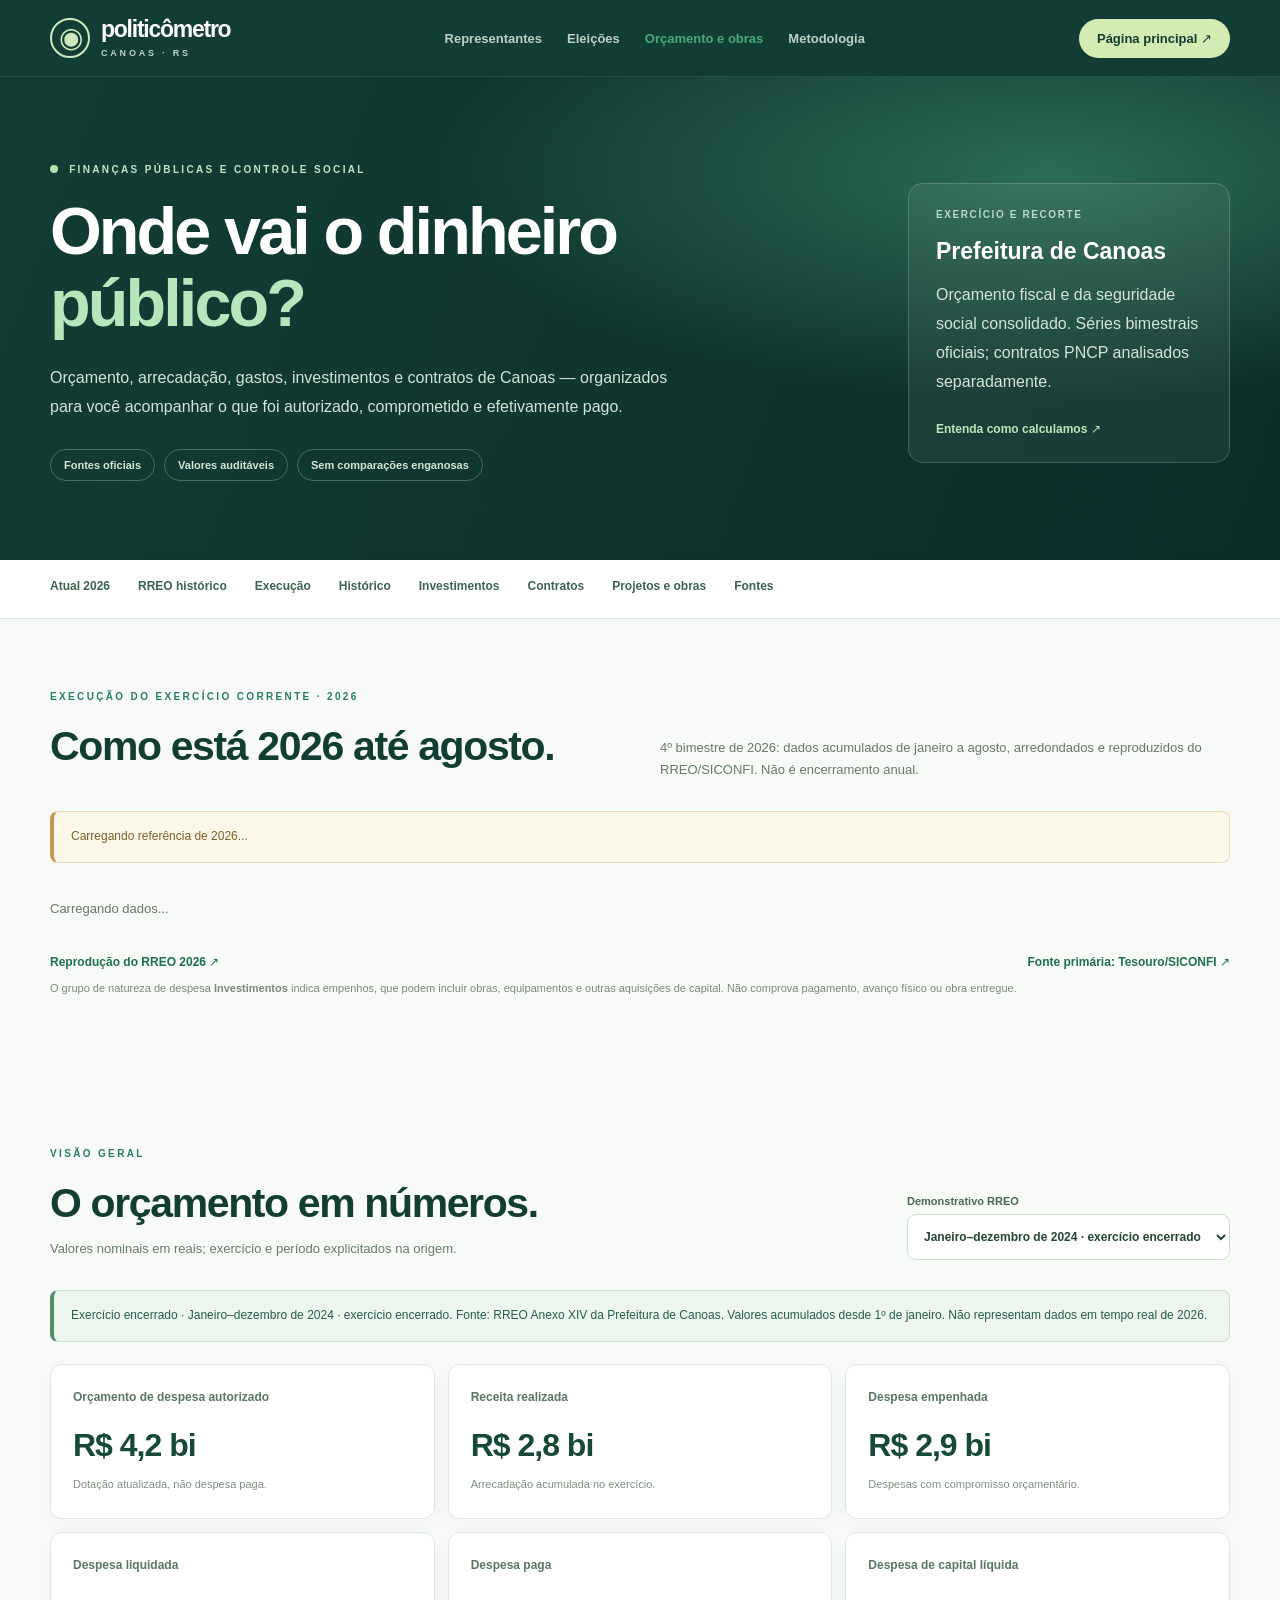
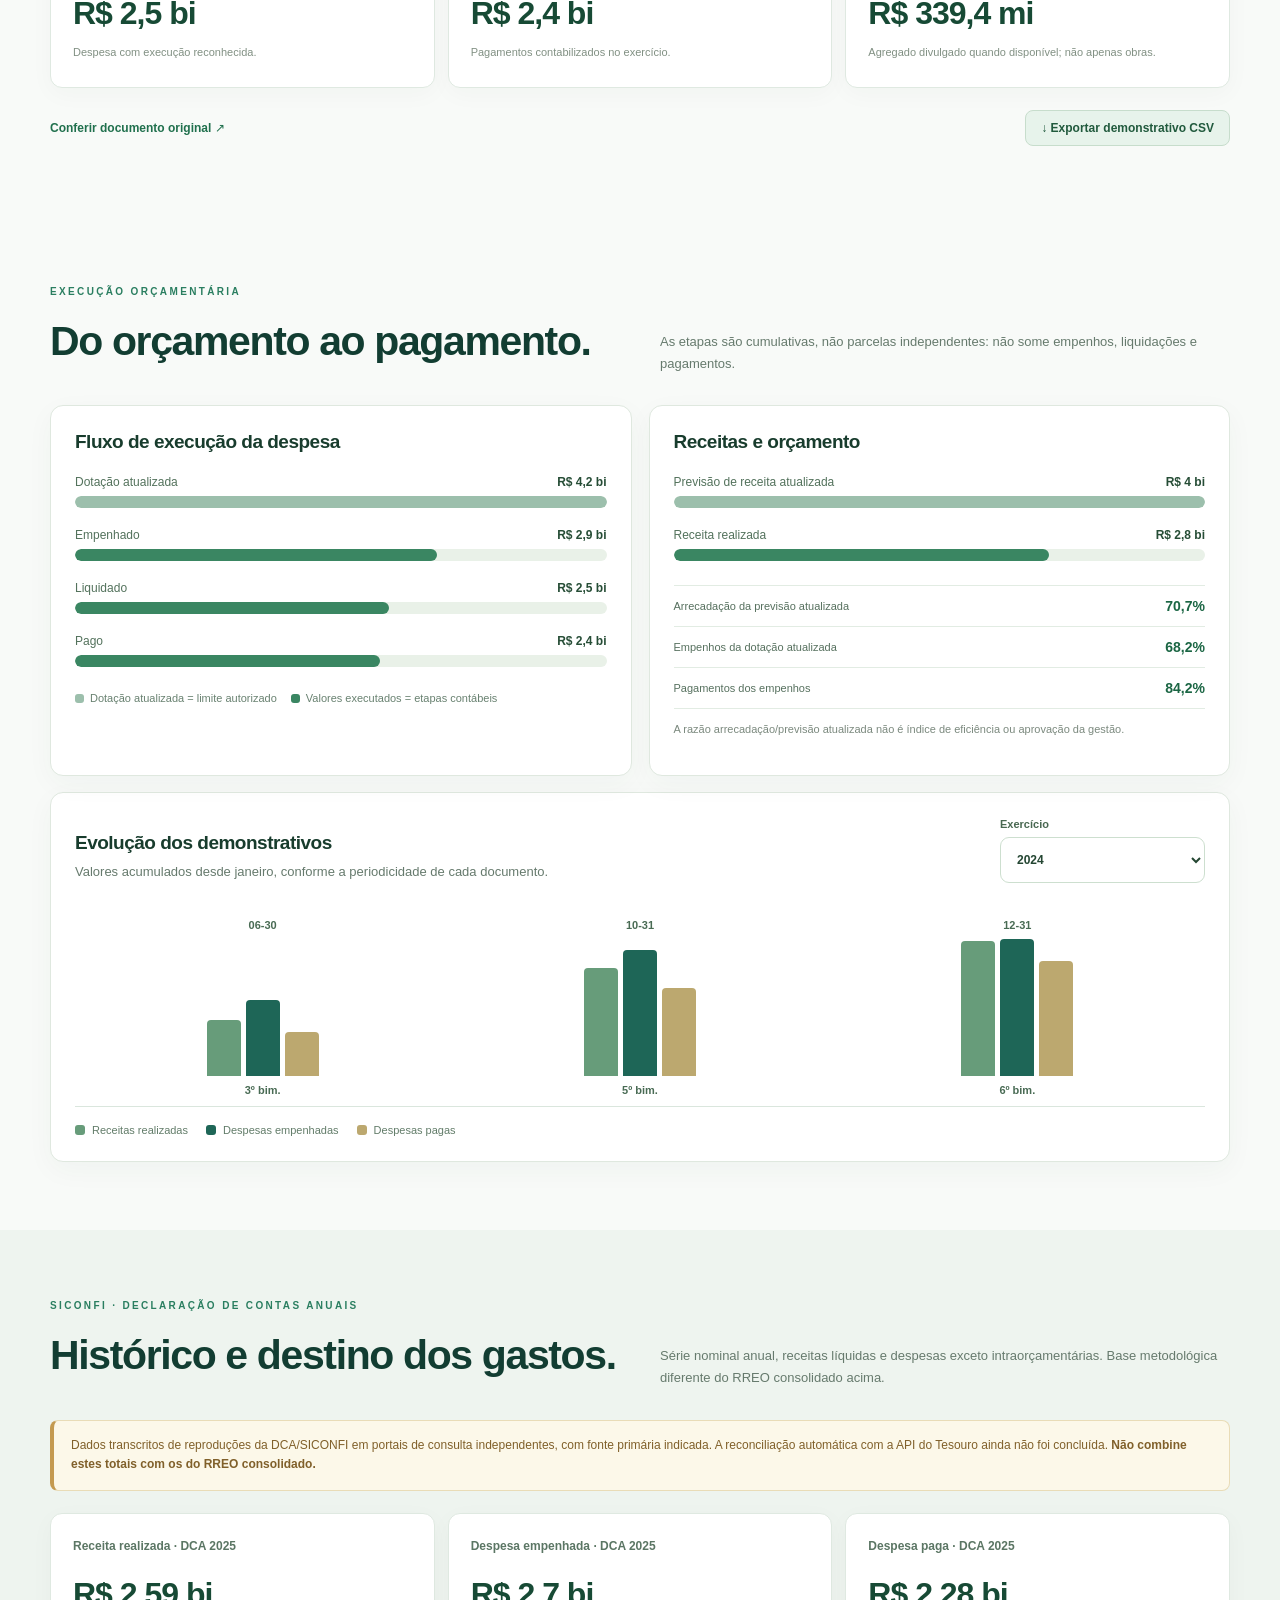
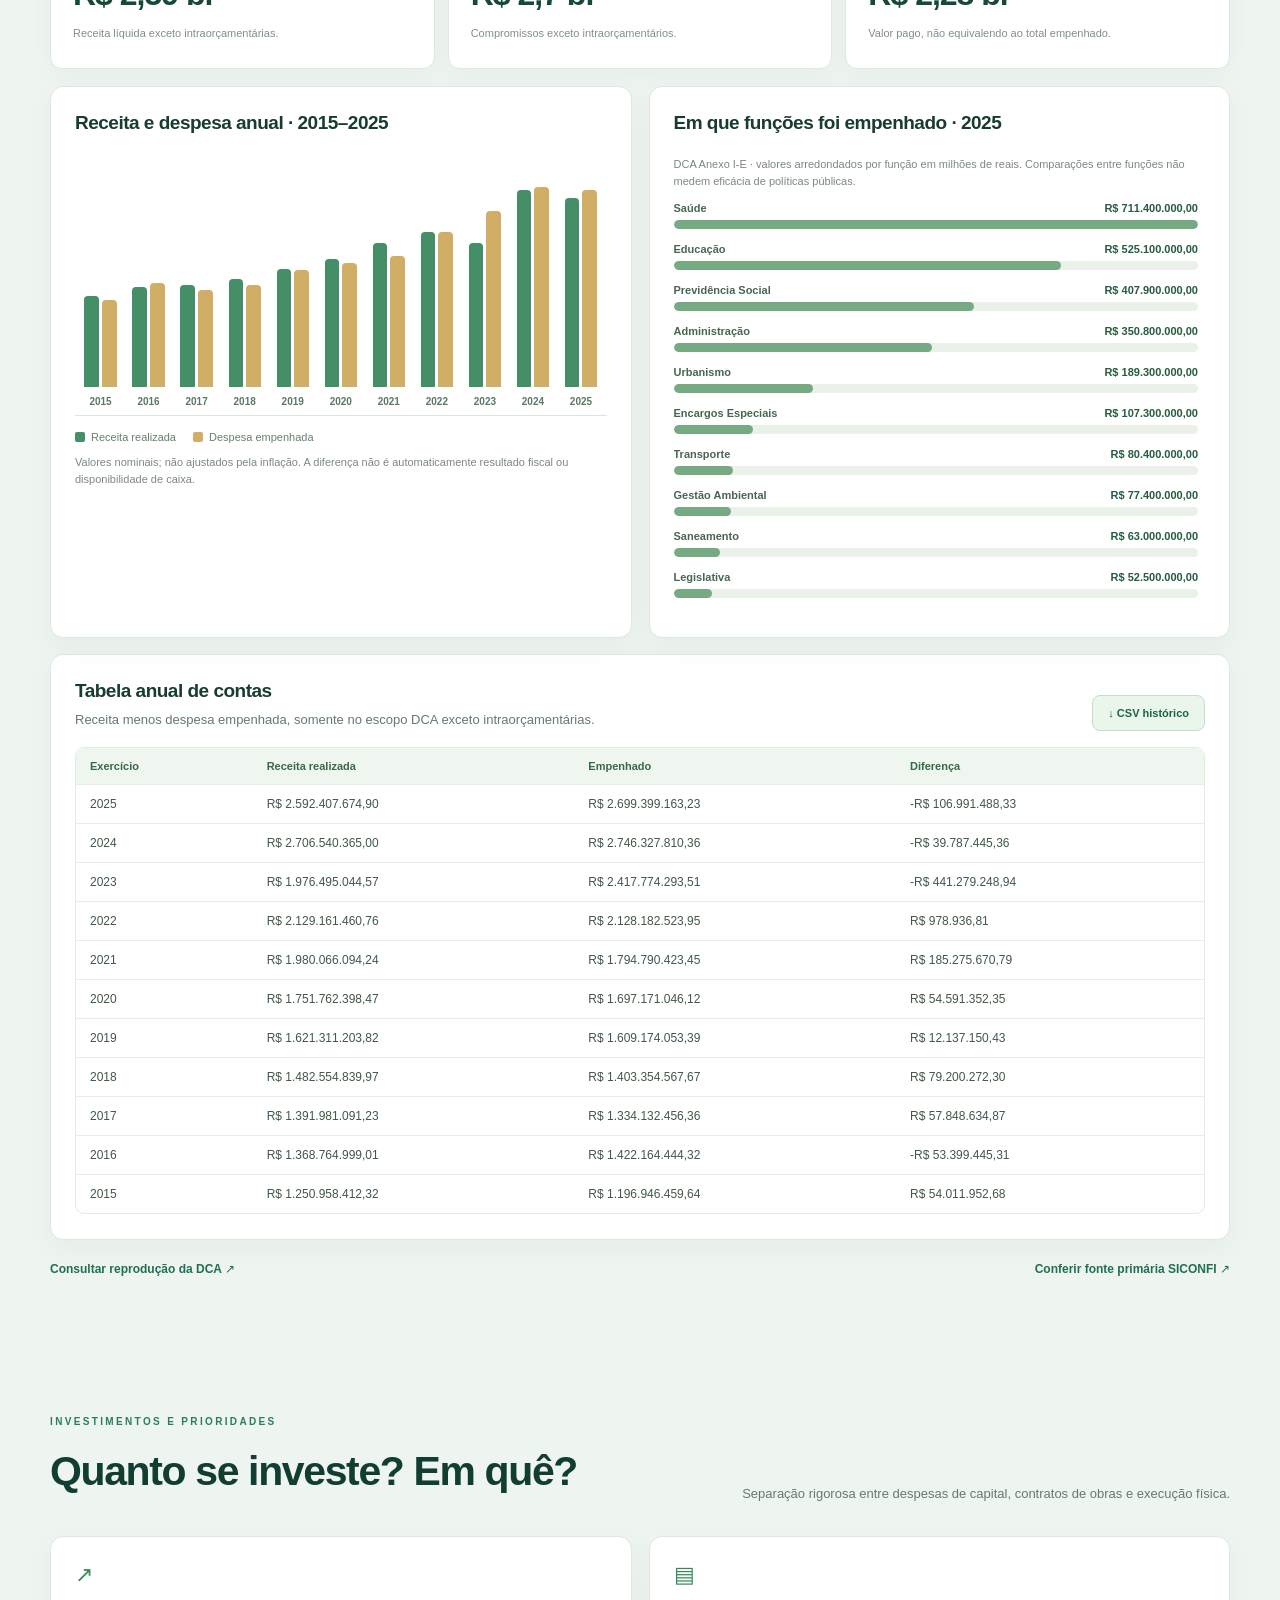
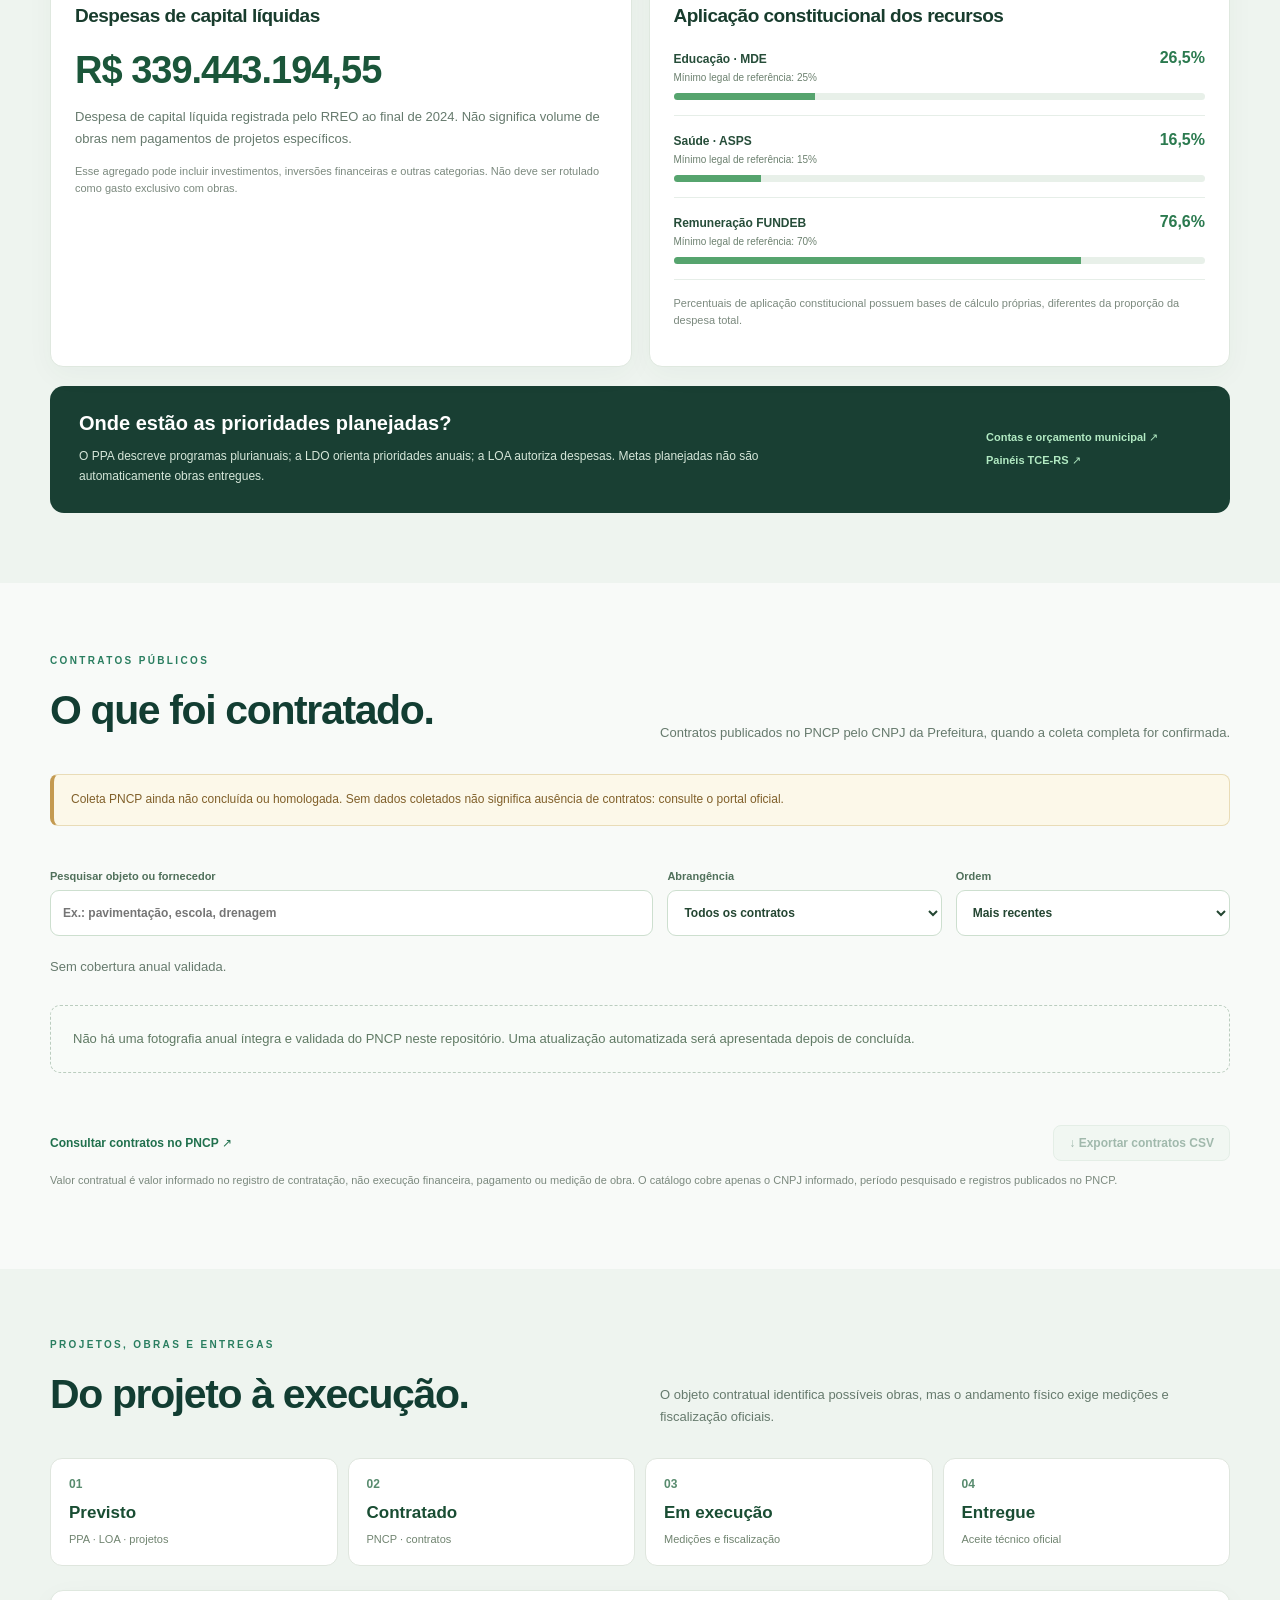
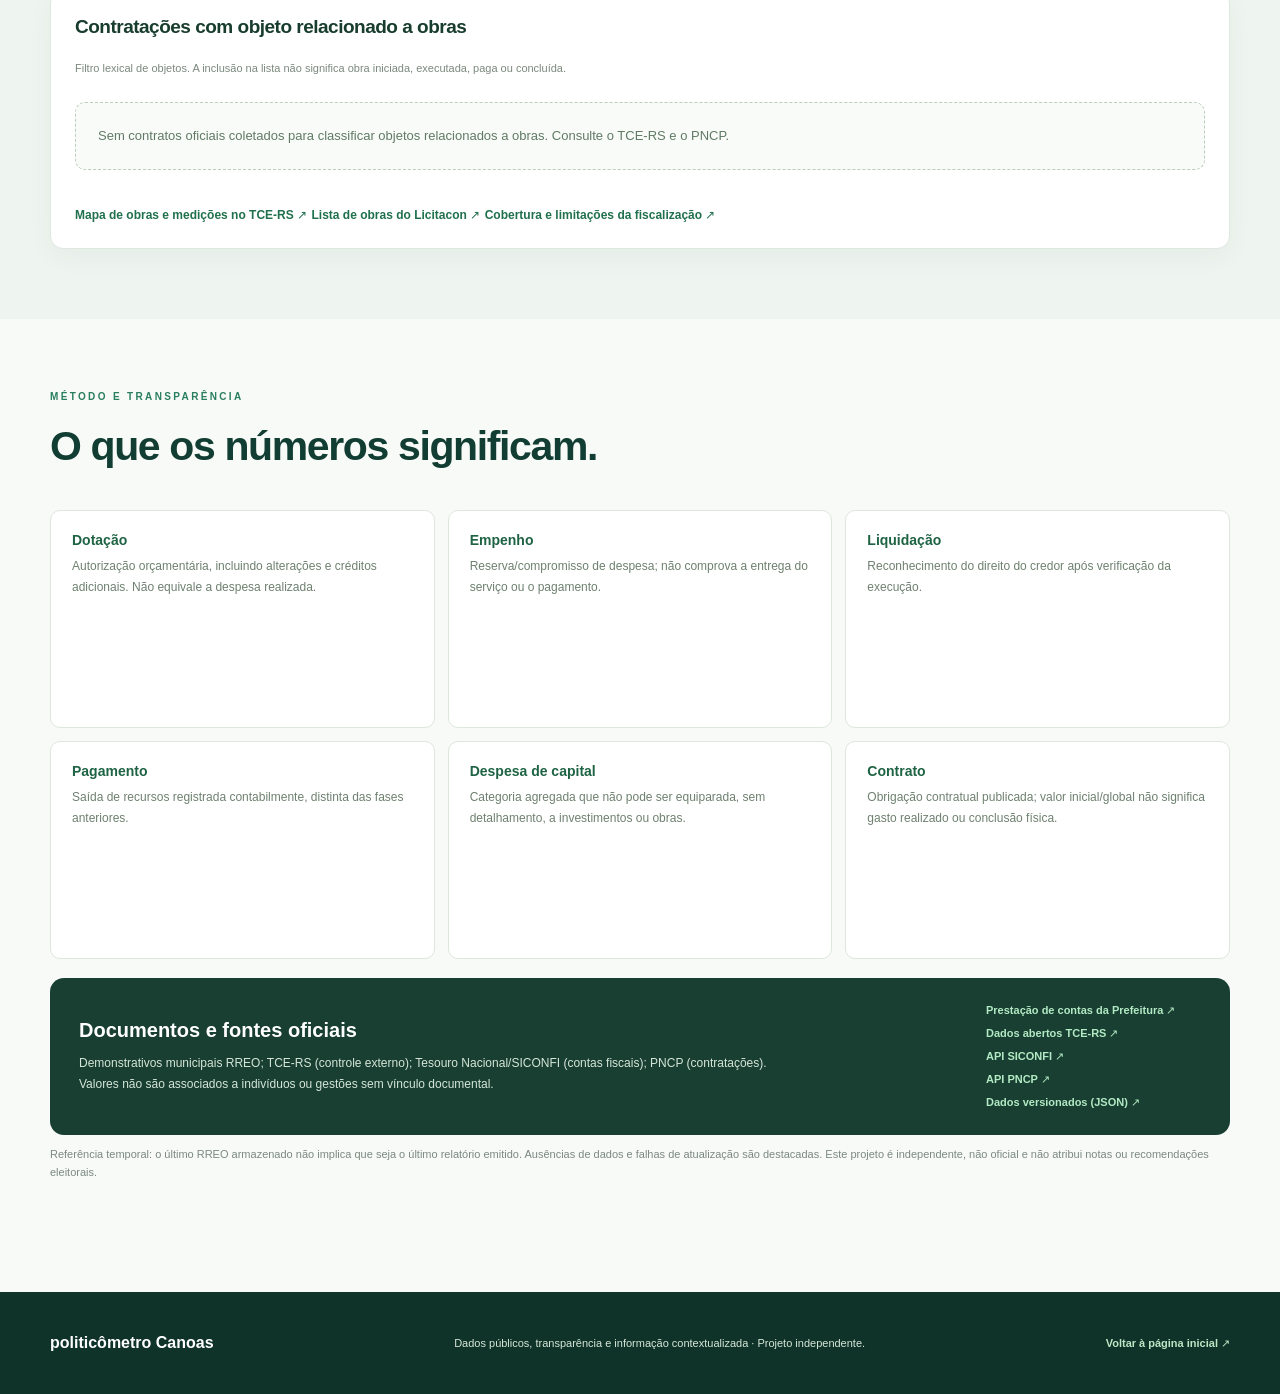
==== commit 65c83e40: "feat: painel 2026 parcial com grupo de investimentos separado do RREO histórico" ====
--- a/financas.html
+++ b/financas.html
@@ -10,6 +10,7 @@
 <link rel="stylesheet" href="dca.css">
 <script src="financas.js" defer></script>
 <script src="dca.js" defer></script>
+<script src="finance-current.js" defer></script>
 </head><body class="finance-body">
 <a class="skip" href="#main">Pular para o conteúdo</a>
 <header class="site-header"><div class="container nav-wrap">
@@ -23,7 +24,8 @@
 <p>Orçamento, arrecadação, gastos, investimentos e contratos de Canoas — organizados para você acompanhar o que foi autorizado, comprometido e efetivamente pago.</p>
 <div class="finance-hero-pills"><span>Fontes oficiais</span><span>Valores auditáveis</span><span>Sem comparações enganosas</span></div>
 </div><div class="finance-hero-aside"><span class="aside-eyebrow">EXERCÍCIO E RECORTE</span><strong>Prefeitura de Canoas</strong><p>Orçamento fiscal e da seguridade social consolidado. Séries bimestrais oficiais; contratos PNCP analisados separadamente.</p><a href="#metodologia-financeira">Entenda como calculamos ↗</a></div></div></section>
-<nav class="finance-subnav" aria-label="Seções de finanças"><div class="container"><a href="#painel">Painel fiscal</a><a href="#execucao">Execução</a><a href="#contas-anuais">Histórico</a><a href="#investimentos">Investimentos</a><a href="#contratacoes">Contratos</a><a href="#obras">Projetos e obras</a><a href="#metodologia-financeira">Fontes</a></div></nav>
+<nav class="finance-subnav" aria-label="Seções de finanças"><div class="container"><a href="#atual-2026">Atual 2026</a><a href="#painel">RREO histórico</a><a href="#execucao">Execução</a><a href="#contas-anuais">Histórico</a><a href="#investimentos">Investimentos</a><a href="#contratacoes">Contratos</a><a href="#obras">Projetos e obras</a><a href="#metodologia-financeira">Fontes</a></div></nav>
+<section class="container finance-section" id="atual-2026"><div class="finance-heading"><div><p class="overline dark">EXECUÇÃO DO EXERCÍCIO CORRENTE · 2026</p><h2>Como está 2026 até agosto.</h2></div><p class="finance-muted">4º bimestre de 2026: dados acumulados de janeiro a agosto, arredondados e reproduzidos do RREO/SICONFI. Não é encerramento anual.</p></div><div id="current2026Notice" class="finance-note finance-partial" role="status" aria-live="polite">Carregando referência de 2026...</div><div id="current2026Metrics" class="finance-metrics"><p class="finance-muted">Carregando dados...</p></div><div class="finance-section-actions"><a class="finance-text-link" href="https://prefeiturasemnumeros.com.br/municipios/canoas-rs" target="_blank" rel="noopener noreferrer">Reprodução do RREO 2026 ↗</a><a class="finance-text-link" href="https://apidatalake.tesouro.gov.br/docs/siconfi/" target="_blank" rel="noopener noreferrer">Fonte primária: Tesouro/SICONFI ↗</a></div><p class="fine">O grupo de natureza de despesa <strong>Investimentos</strong> indica empenhos, que podem incluir obras, equipamentos e outras aquisições de capital. Não comprova pagamento, avanço físico ou obra entregue.</p></section>
 <section class="container finance-section" id="painel" aria-labelledby="fiscal-title">
 <div class="finance-heading"><div><p class="overline dark">VISÃO GERAL</p><h2 id="fiscal-title">O orçamento em números.</h2><p class="finance-muted">Valores nominais em reais; exercício e período explicitados na origem.</p></div><div class="period-control"><label for="periodSelect">Demonstrativo RREO</label><select id="periodSelect" aria-label="Período do RREO"></select></div></div>
 <div class="finance-note" id="periodNotice" role="status" aria-live="polite">Carregando demonstrativos oficiais...</div>
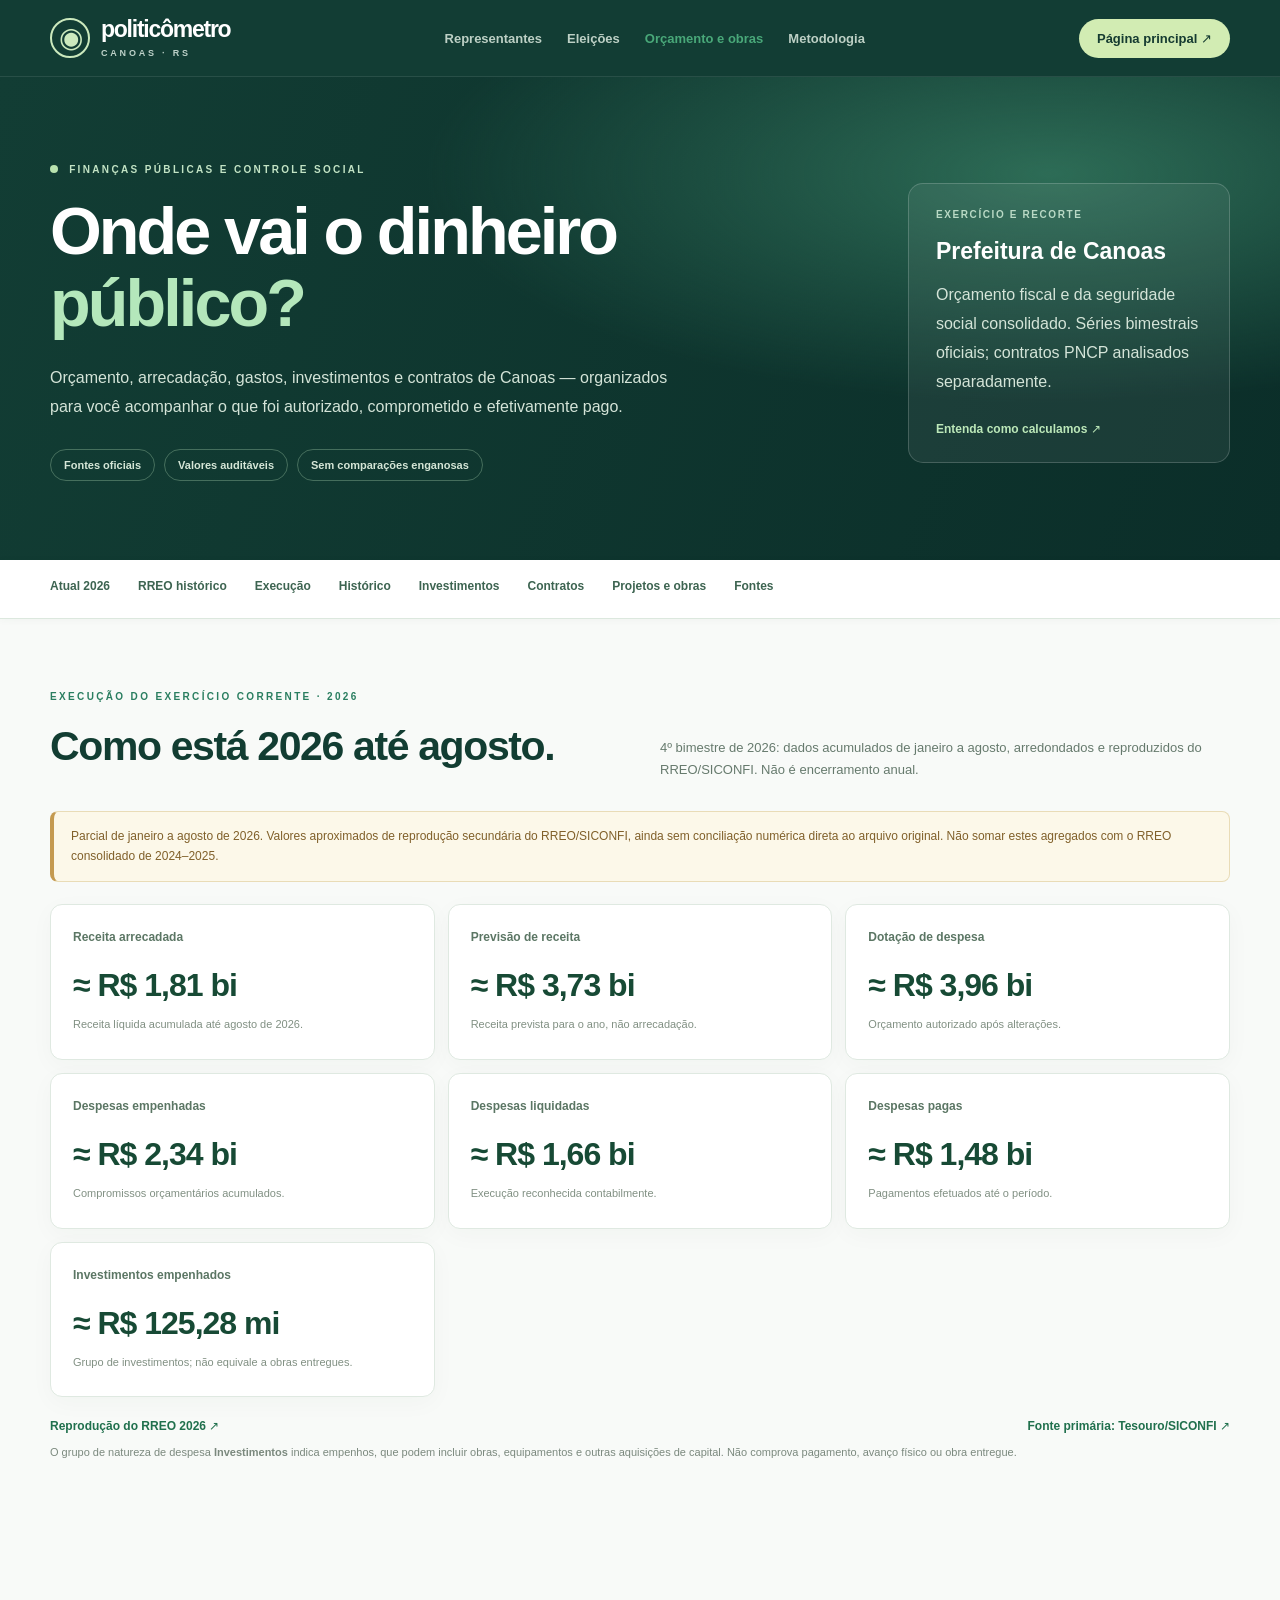
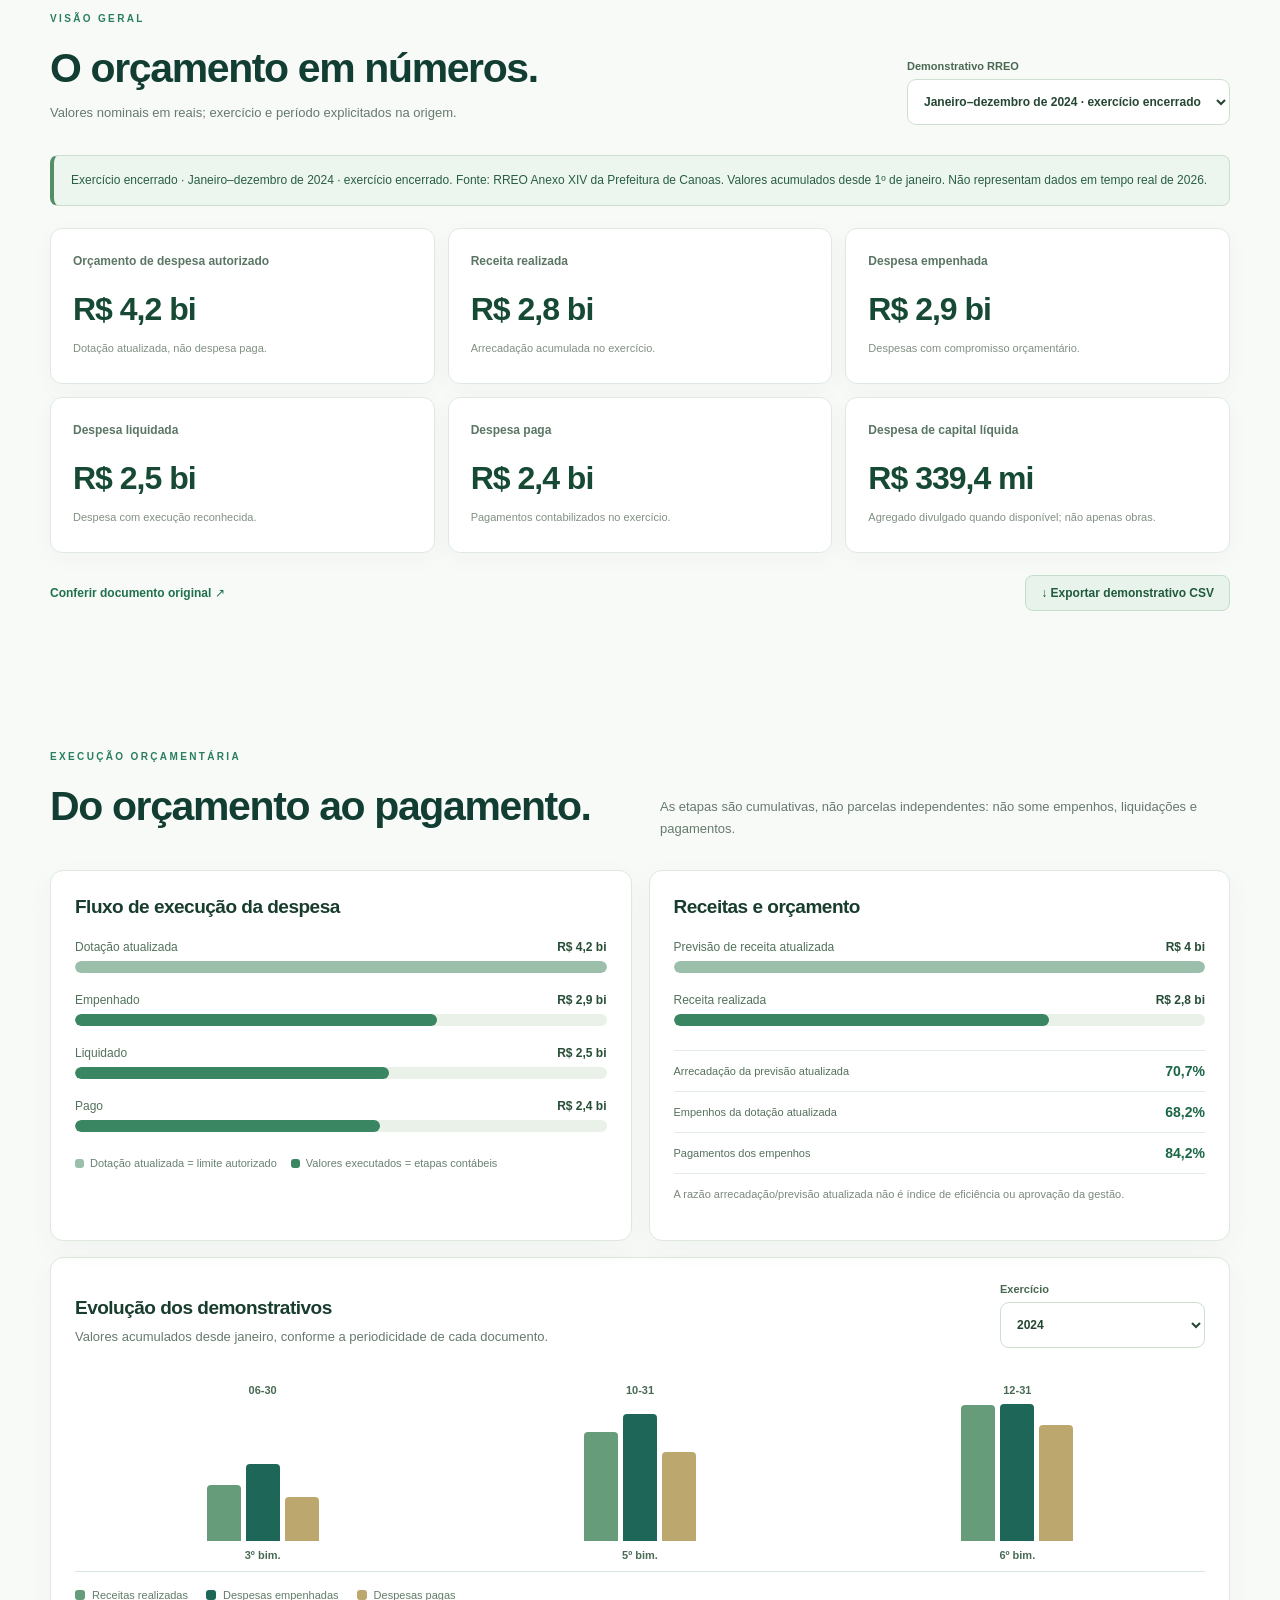
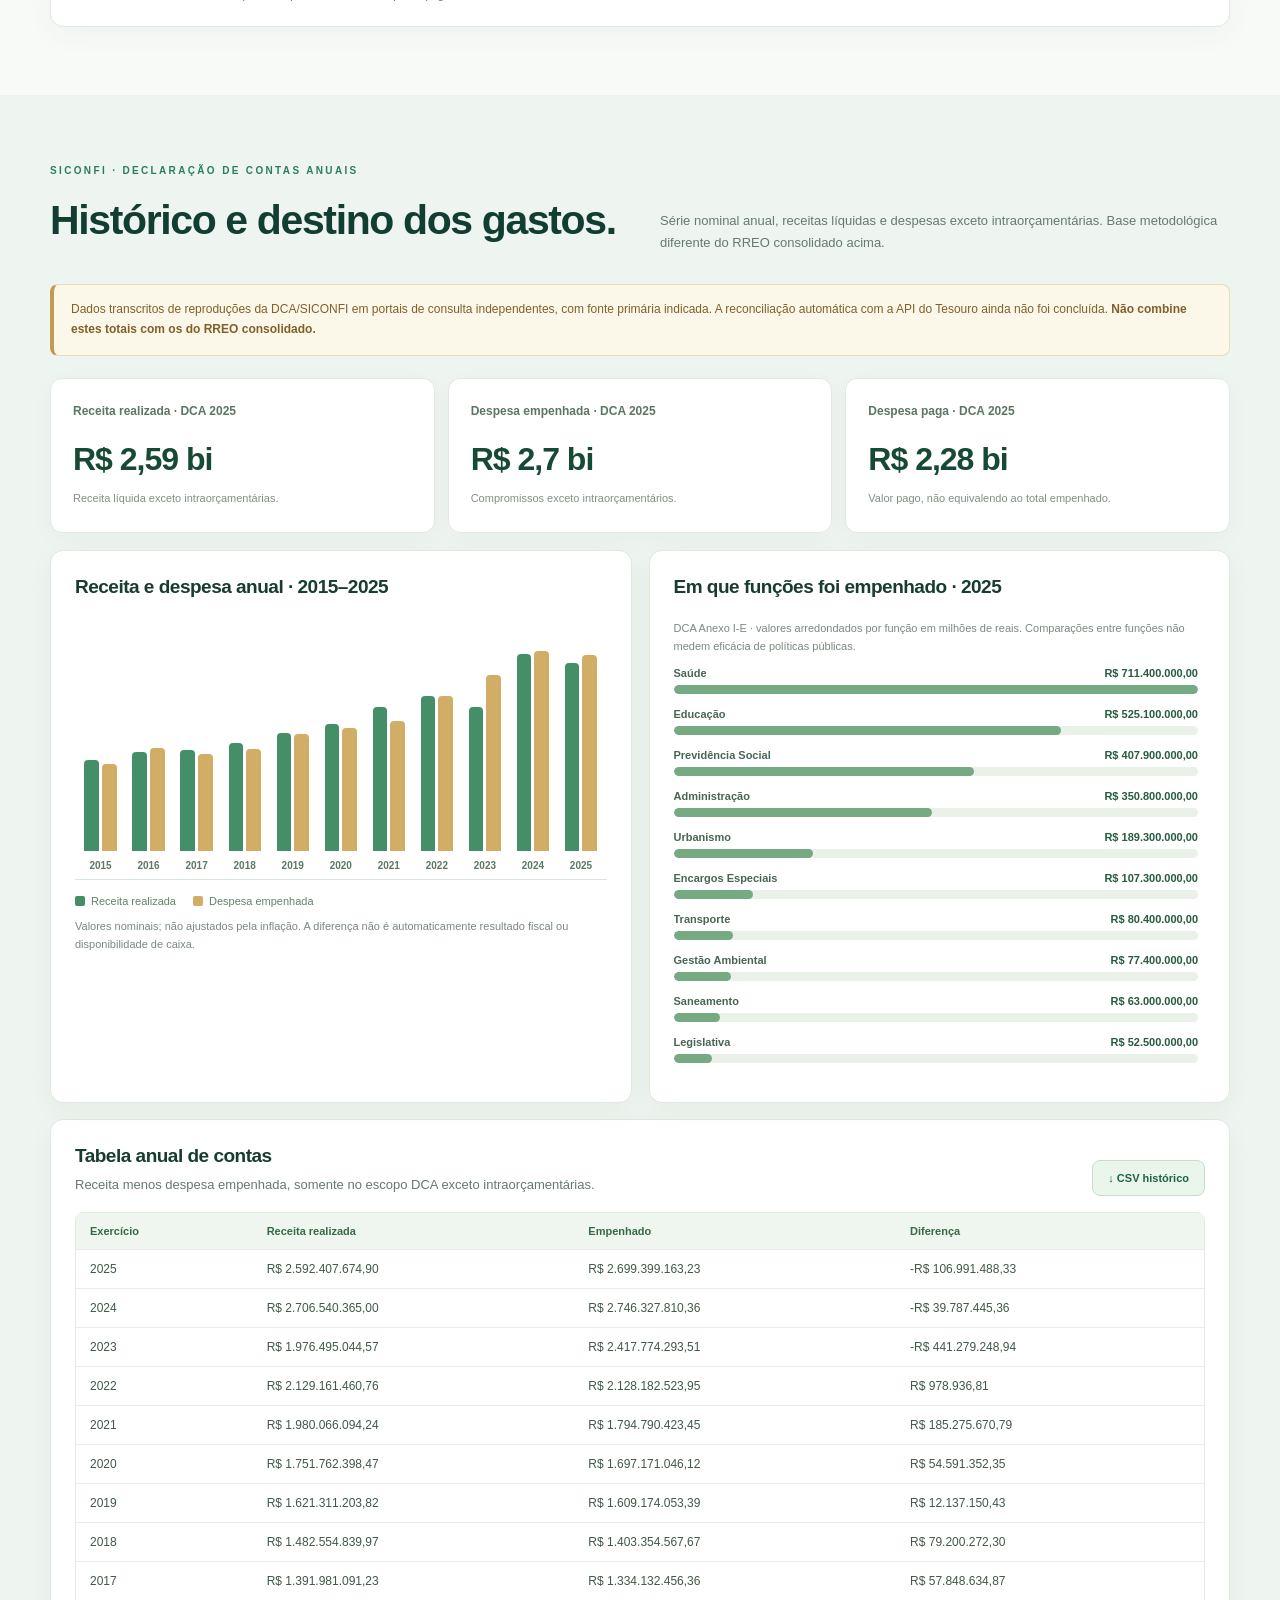
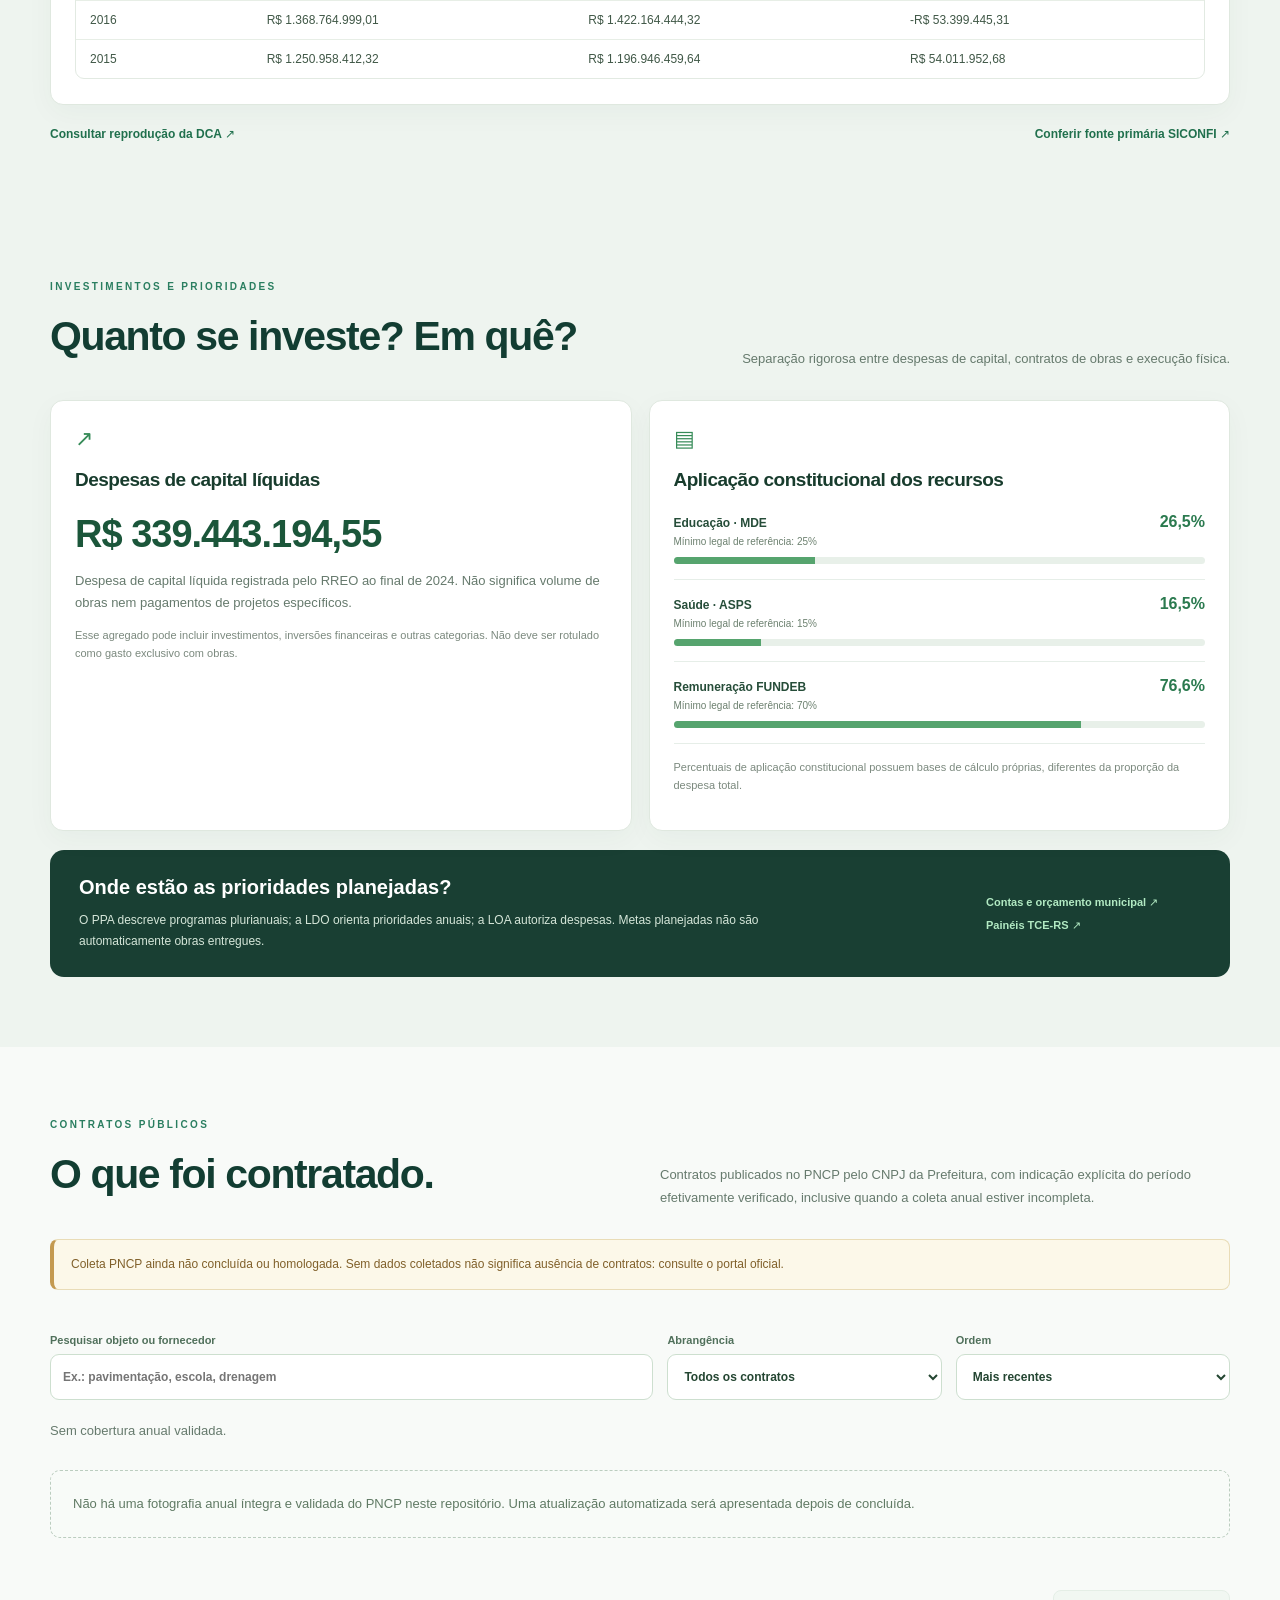
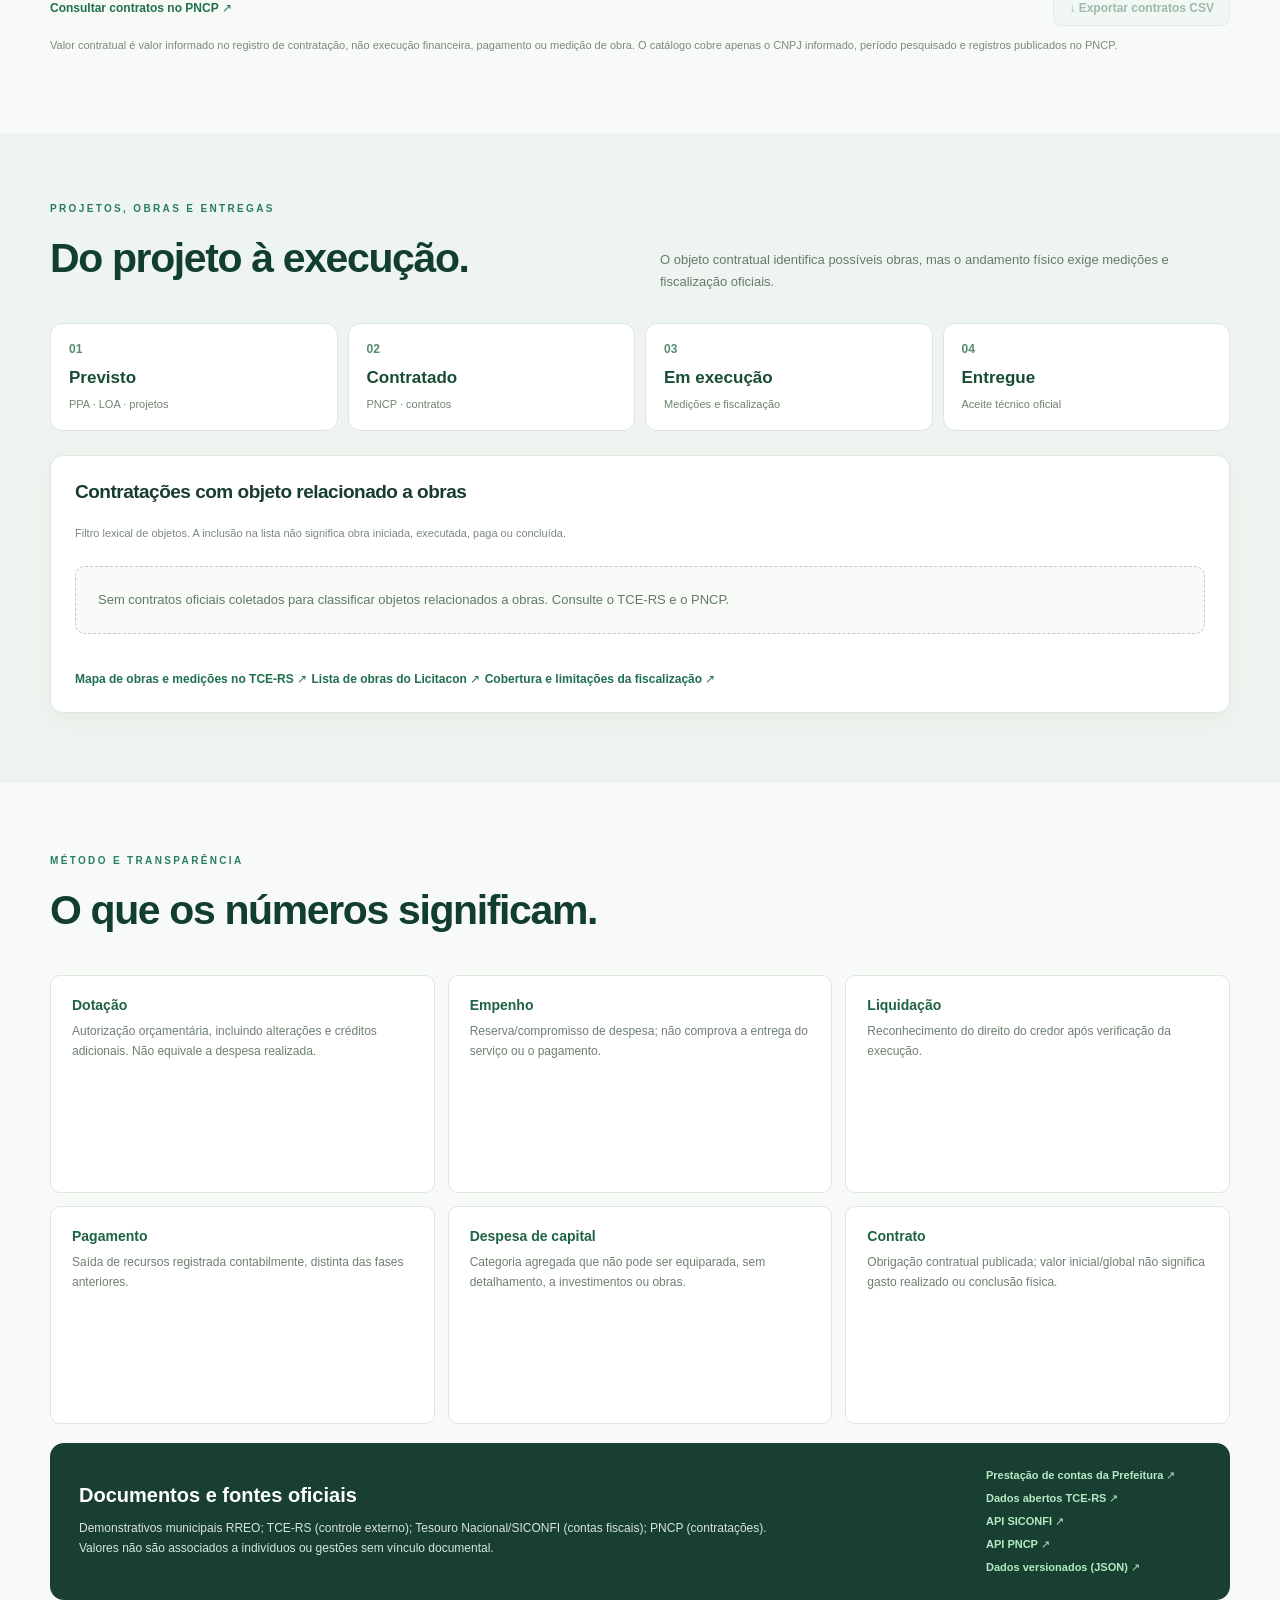
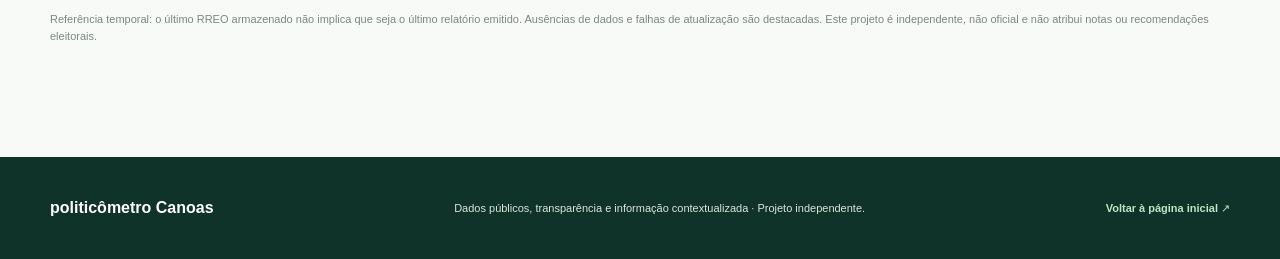
==== commit cab2509d: "docs(ui): esclarecer cobertura parcial e verificável do PNCP no painel" ====
--- a/financas.html
+++ b/financas.html
@@ -50,7 +50,7 @@
 <article class="finance-paper"><div class="finance-tile-icon">▤</div><h3>Aplicação constitucional dos recursos</h3><div id="constitutionalRates"><p class="finance-muted">Selecione um exercício de encerramento para consultar os percentuais.</p></div><p class="fine">Percentuais de aplicação constitucional possuem bases de cálculo próprias, diferentes da proporção da despesa total.</p></article></div>
 <div class="finance-source-callout"><div><h3>Onde estão as prioridades planejadas?</h3><p>O PPA descreve programas plurianuais; a LDO orienta prioridades anuais; a LOA autoriza despesas. Metas planejadas não são automaticamente obras entregues.</p></div><div class="finance-links"><a href="https://www.canoas.rs.gov.br/contas/" target="_blank" rel="noopener noreferrer">Contas e orçamento municipal ↗</a><a href="https://tcers.tc.br/espaco-do-controle-social/" target="_blank" rel="noopener noreferrer">Painéis TCE-RS ↗</a></div></div>
 </div></section>
-<section class="container finance-section" id="contratacoes"><div class="finance-heading"><div><p class="overline dark">CONTRATOS PÚBLICOS</p><h2>O que foi contratado.</h2></div><p class="finance-muted">Contratos publicados no PNCP pelo CNPJ da Prefeitura, quando a coleta completa for confirmada.</p></div>
+<section class="container finance-section" id="contratacoes"><div class="finance-heading"><div><p class="overline dark">CONTRATOS PÚBLICOS</p><h2>O que foi contratado.</h2></div><p class="finance-muted">Contratos publicados no PNCP pelo CNPJ da Prefeitura, com indicação explícita do período efetivamente verificado, inclusive quando a coleta anual estiver incompleta.</p></div>
 <div id="pncpNotice" class="finance-note" role="status" aria-live="polite">Carregando catálogo PNCP...</div>
 <div class="contract-overview" id="contractOverview"></div>
 <div class="contract-filters"><label class="contract-search">Pesquisar objeto ou fornecedor<input id="contractSearch" type="search" placeholder="Ex.: pavimentação, escola, drenagem" autocomplete="off"></label><label>Abrangência<select id="contractScope"><option value="all">Todos os contratos</option><option value="works">Objetos relacionados a obras</option></select></label><label>Ordem<select id="contractOrder"><option value="recent">Mais recentes</option><option value="value">Maior valor contratual</option></select></label></div>
